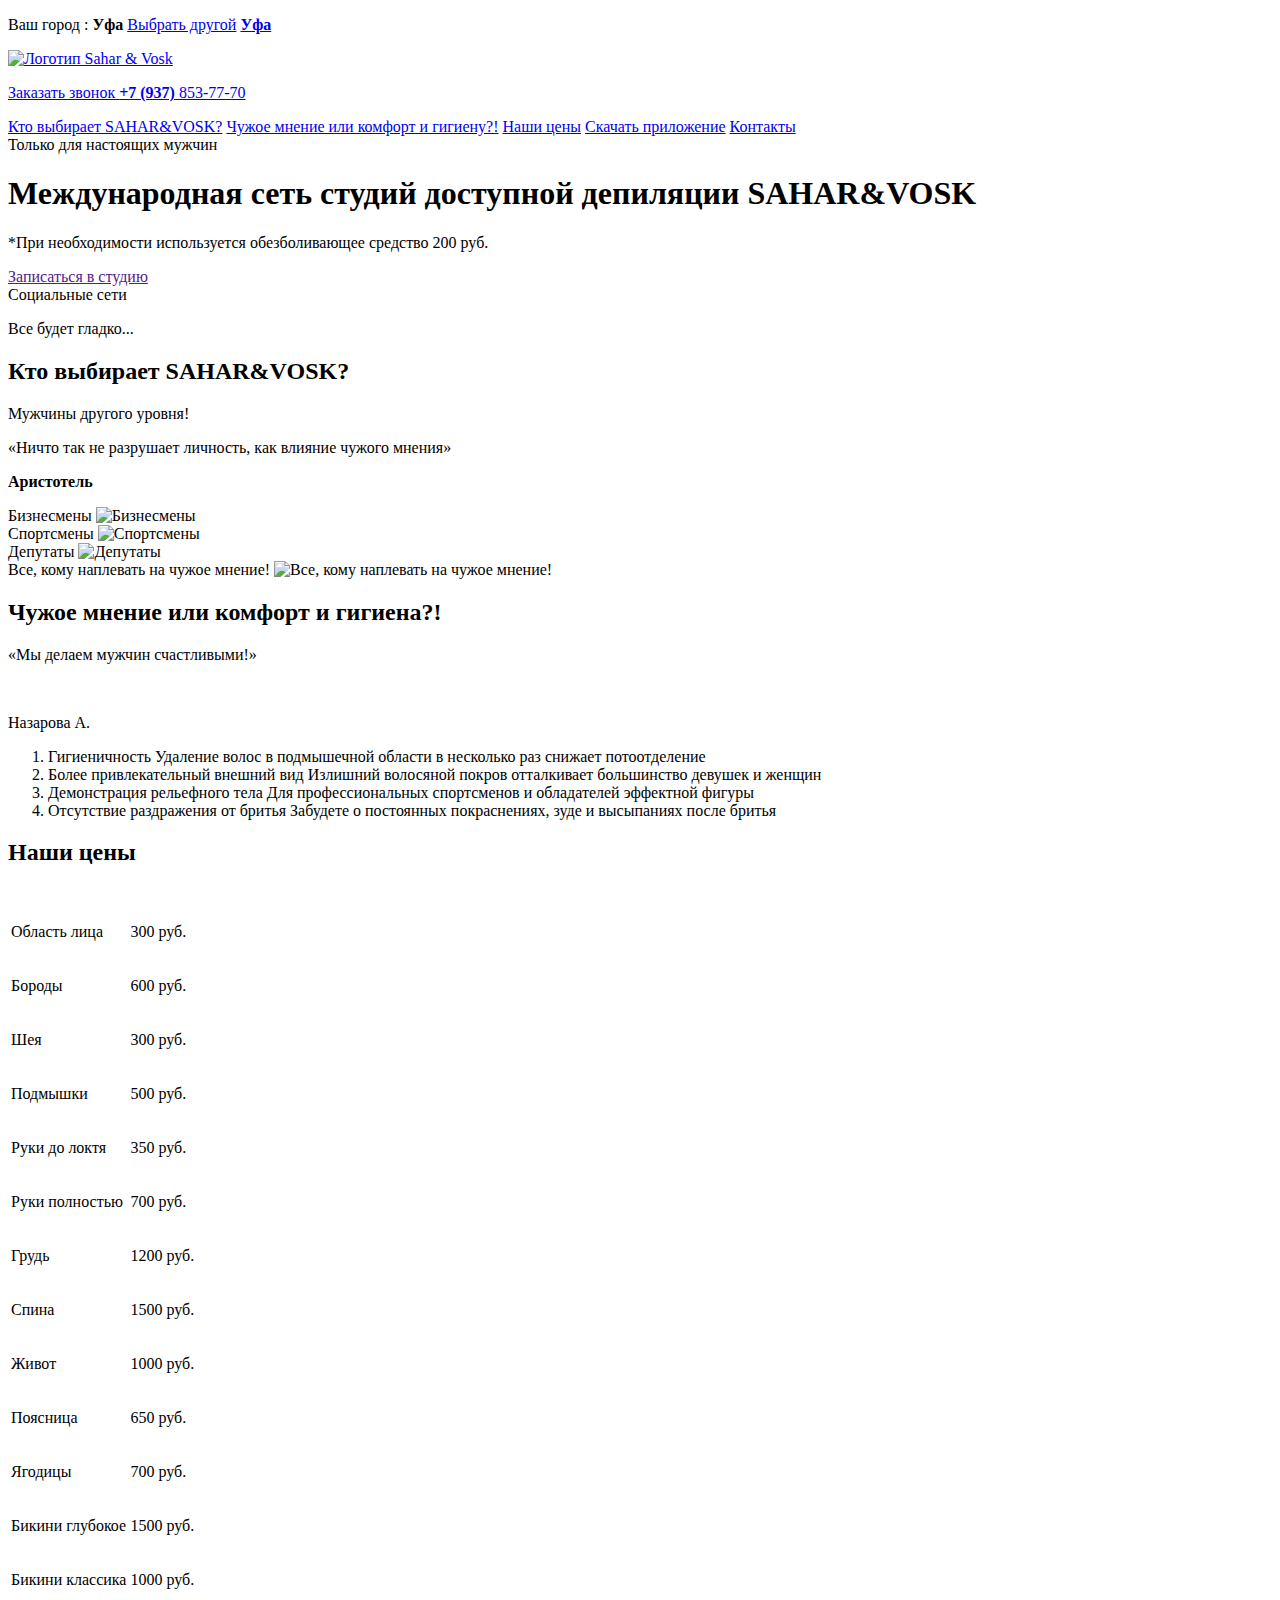
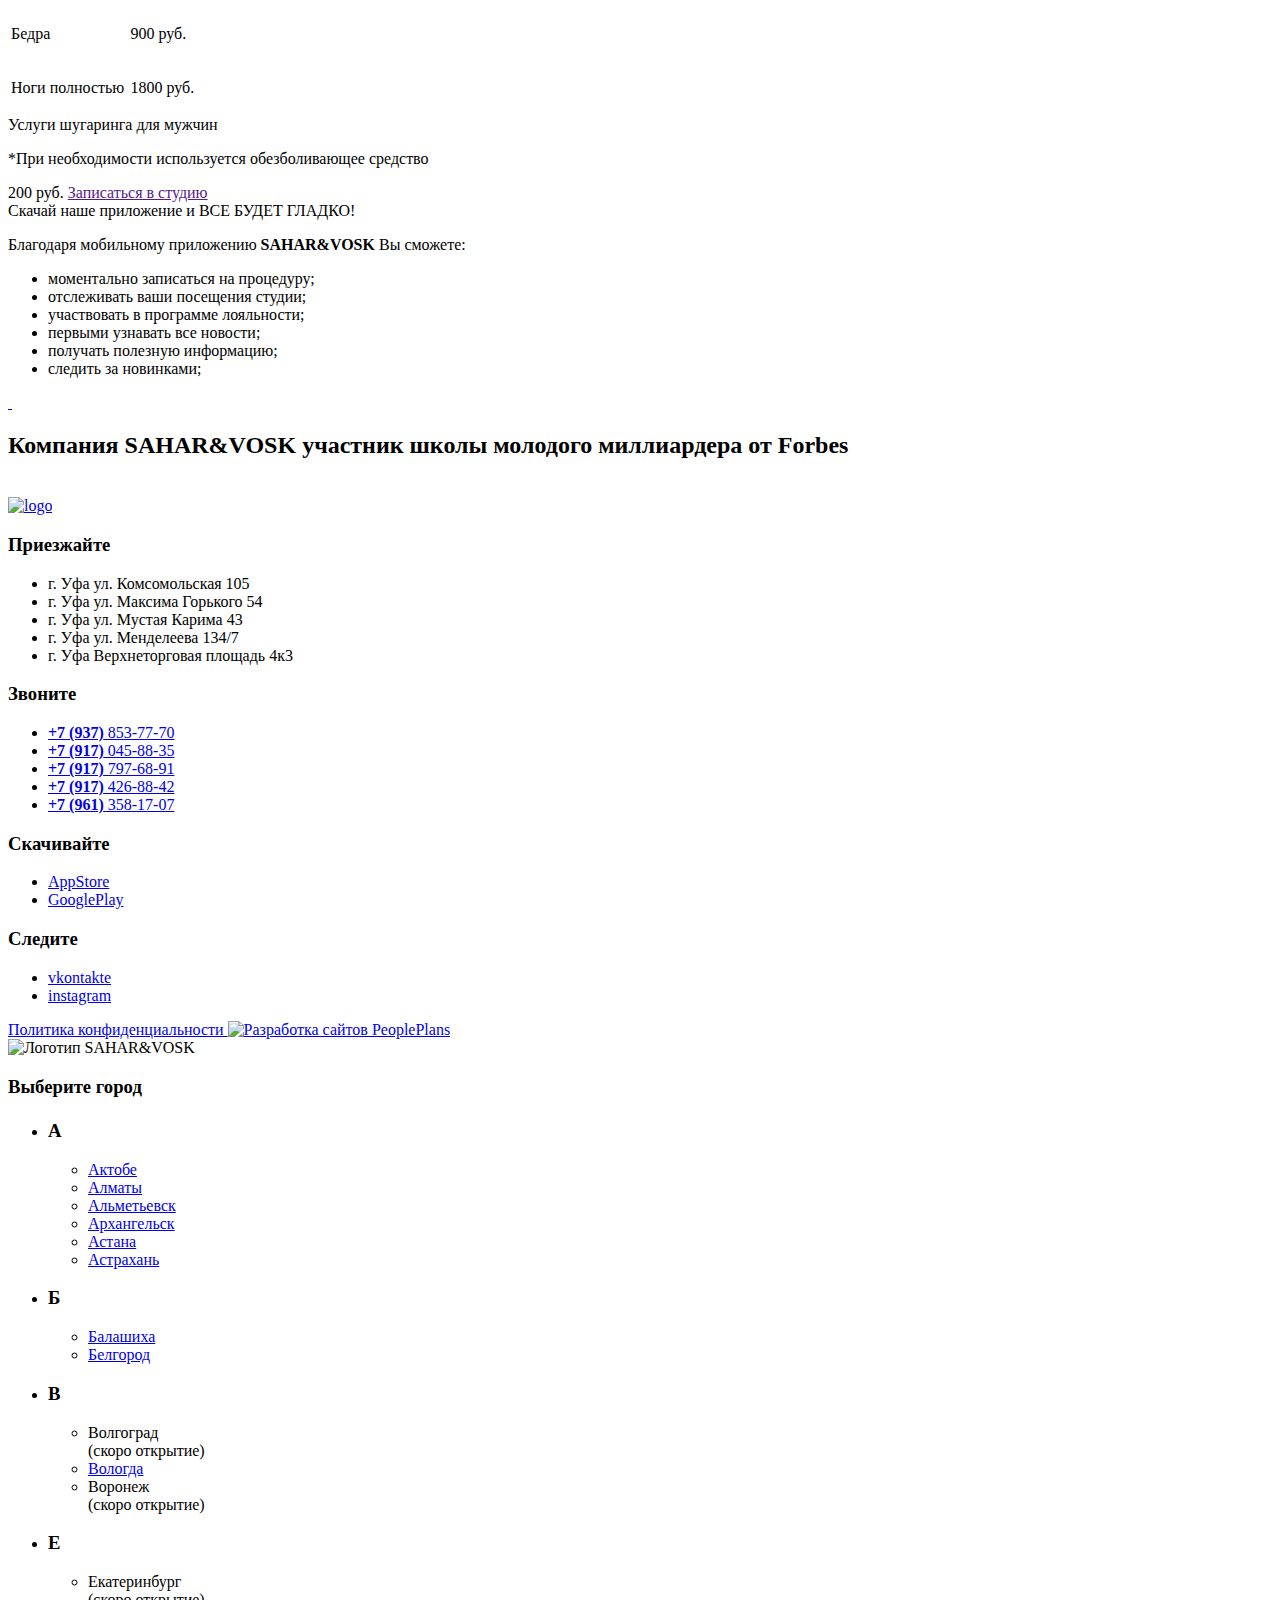
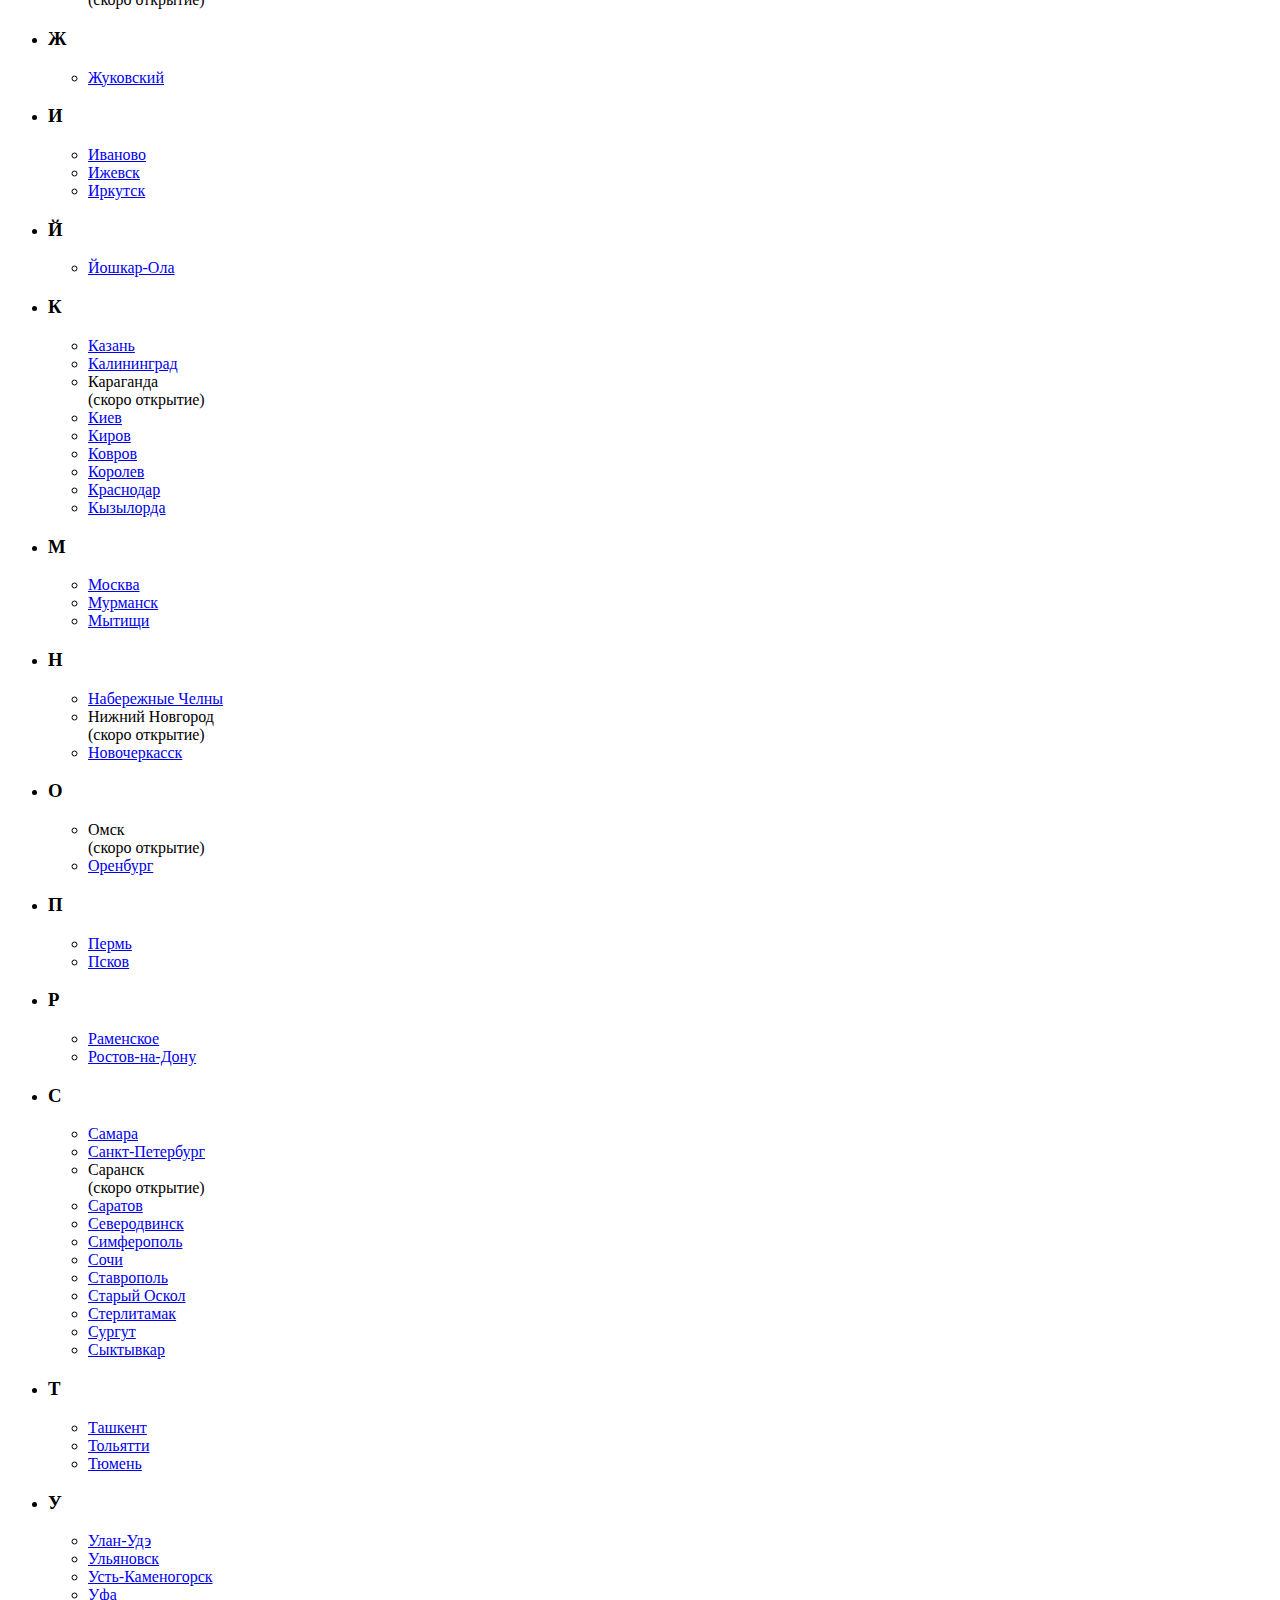
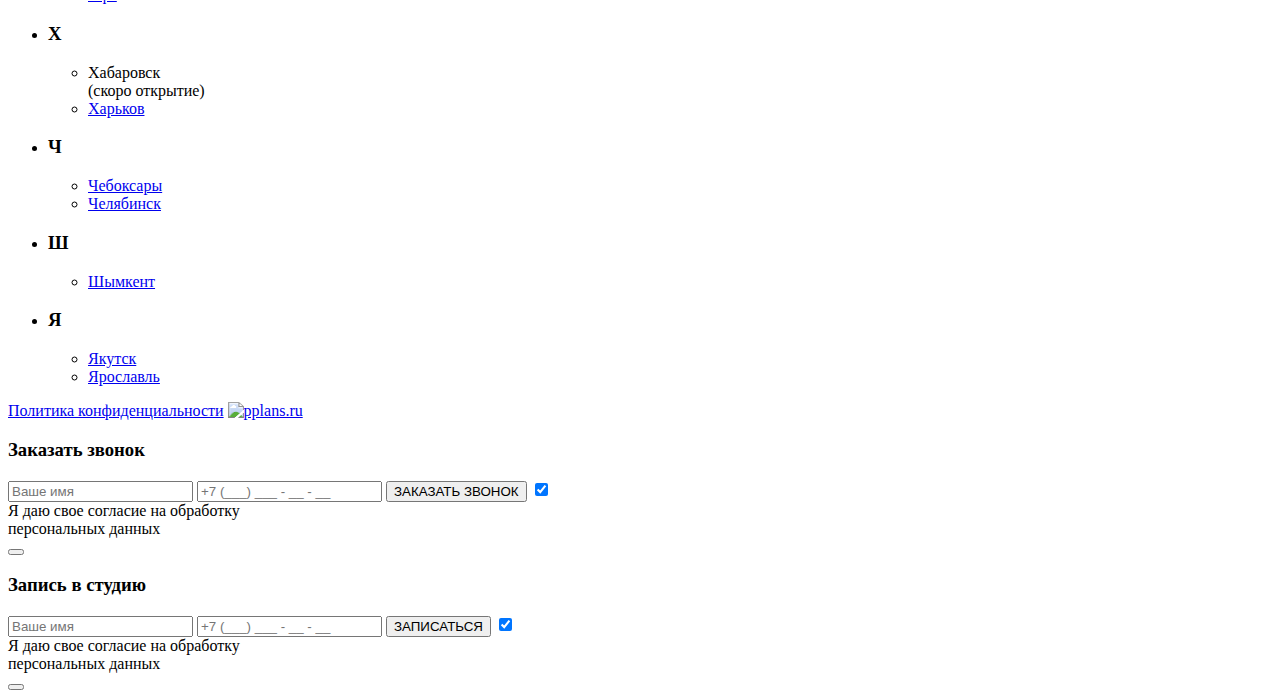
==== male.html @ 2d85e716 "init" ====
<!DOCTYPE html>
<html lang="ru">

<head>
    <title>Международная сеть студий доступной депиляции Sahar&Vosk</title>
    <meta name="description" content="Международная сеть студий доступной депиляции Sahar&Vosk"/>
    <meta name="keywords" content="депиляция, сахарвоск, шугаринг, ваксинг"/>
    <base href="https://saharvosk.ru/"/>
    <meta charset="UTF-8"/>
    <meta http-equiv="X-UA-Compatible" content="IE=edge">
    <meta name="viewport" content="width=device-width, initial-scale=1, maximum-scale=1"/>
    <meta name="format-detection" content="telephone=no">

    <link rel="apple-touch-icon" sizes="180x180" href="assets/img/favicon/apple-touch-icon.png">
    <link rel="icon" type="image/png" sizes="32x32" href="assets/img/favicon/favicon-32x32.png">
    <link rel="icon" type="image/png" sizes="16x16" href="assets/img/favicon/favicon-16x16.png">
    <link rel="manifest" href="assets/img/favicon/site.webmanifest">
    <meta name="msapplication-TileColor" content="#da532c">
    <meta name="theme-color" content="#ffffff">

    <link rel="stylesheet" type="text/css" href="assets/css/normalize.css">
    <!-- шрифты -->
    <!-- <link rel="stylesheet" type="text/css" href="assets/fonts/fonts.css"> -->
    <!-- слайдер -->
    <link rel="stylesheet" type="text/css" href="assets/slick/slick.css"/>
    <link rel="stylesheet" type="text/css" href="assets/slick/slick-theme.css"/>
    <link rel="stylesheet" type="text/css" href="assets/js/fancybox/dist/jquery.fancybox.min.css"/>

    <link rel="stylesheet" type="text/css" href="assets/css/slider.css">
    <!-- основные стили -->
    <link rel="stylesheet" type="text/css" href="assets/css/style.css">
    <link rel="stylesheet" type="text/css" href="assets/css/index-style.css">
    <!-- медиа -->
    <link rel="stylesheet" type="text/css" href="assets/css/media.css">
    <link rel="stylesheet" href="/assets/components/ajaxform/css/default.css" type="text/css"/>
</head>

<body>
<header class="header header-male">
    <div class="container">
        <div class="women-header__top">
            <div class="women-header__hamburger women-header__hamburger--men">
                <span></span>
                <span></span>
                <span></span>
            </div>
            <p class="women-header__top-city women-header__top-city_men">
					<span class="women-header__men-city">
					    Ваш город : 
					    <b>Уфа</b>
					</span>
                <a class="women-header__top-citybtn women-header__top-citybtn--white" href="javascript:void(0)">Выбрать
                    другой</a>
                <span>
					    <a class="women-header__top-citybtn" href="javascript:void(0)">
					        <b>Уфа</b>
					    </a>
				    </span>
            </p>
            <a href="ufa/" class="header-top__logo">
                <img src="assets/img/icons/logo-white.svg" alt="Логотип Sahar & Vosk">
            </a>
            <p class="women-header__top-callme">
                <a class="women-header__top-callmebtn women-header__top-callmebtn--white" href="javascript:void(0)">
                    Заказать звонок
                </a>
                <a class="women-header__top-phone women-header__men" href="tel:+79378537770">
                    <strong>+7 (937)</strong> 853-77-70
                </a>
            </p>
        </div>
    </div>
    <nav class="main-navigation">
        <a class="main-navigation__link" href="ufa/male.html#who">Кто выбирает SAHAR&VOSK?</a>
        <a class="main-navigation__link" href="ufa/male.html#what">Чужое мнение или комфорт и гигиену?!</a>
        <a class="main-navigation__link" href="ufa/male.html#prices">Наши цены</a>
        <a class="main-navigation__link" href="ufa/male.html#mobile">Скачать приложение</a>
        <a class="main-navigation__link" href="ufa/male.html#contacts">Контакты</a>
    </nav>
</header>
<div class="welcome-container-male">
    <div class="container container-narrow">
        <div class="welcome-block-male">
            <span class="welcome-male-subtitle">Только для настоящих мужчин</span>
            <h1 class="container-title">Международная сеть студий доступной депиляции SAHAR<span>&</span>VOSK</h1>
            <p class="welcome-male-hint">
                *При необходимости используется обезболивающее средство
                <span class="price-info">
                        200
                        <span class="rubl">
                            руб.
                        </span>
                    </span>
            </p>
            <a class="sign-up-btn orderbtn" href="" target="_blank">
                <span class="sign-up-btn-txt">Записаться в студию</span>
            </a>
        </div>
        <div class="social-block">
            <span class="social-block-title">Cоциальные  сети</span>
            <div class="social-block-links">
                <a href="https://vk.com/saharvoskufa" class="social-link social-link-vk" target="_blank"></a>
                <a href="https://www.instagram.com/saharvosk_ufa/" class="social-link social-link-insta"
                   target="_blank"></a>


            </div>
        </div>
    </div>
    <div class="welcome-male-slogan">
        <p>Все будет гладко...</p>
    </div>
</div>
<div class="clients-container-male" id="who">
    <div class="container container-narrow">
        <div class="clients-block-male">
            <div class="client-block-male-info">
                <h2 class="container-title">Кто выбирает SAHAR<span>&</span>VOSK?</h2>
                <p class="container-subtitle">Мужчины другого уровня!</p>
                <div class="clients-block-male-quote">
                    <p>«Ничто так не разрушает личность, как влияние чужого мнения»</p>
                    <p><b>Аристотель</b></p>
                </div>
            </div>
            <div class="clients-block-male-wrap">
                <div class="clients-block-male-item-wrap">
                    <div class="clients-block-male-item">
                                <span class="clients-block-male-item-title">
                                    Бизнесмены
                                </span>
                        <span class="clients-block-male-item-img">
                                    <img src="assets/img/clients-male-1.png" alt="Бизнесмены" title="Бизнесмены">
    							</span>
                    </div>
                </div>
                <div class="clients-block-male-item-wrap">
                    <div class="clients-block-male-item">
                                <span class="clients-block-male-item-title">
                                    Спортсмены
                                </span>
                        <span class="clients-block-male-item-img">
                                    <img src="assets/img/clients-male-2.png" alt="Спортсмены" title="Спортсмены">
    							</span>
                    </div>
                </div>
                <div class="clients-block-male-item-wrap">
                    <div class="clients-block-male-item">
                                <span class="clients-block-male-item-title">
                                    Депутаты
                                </span>
                        <span class="clients-block-male-item-img">
                                    <img src="assets/img/clients-male-3.png" alt="Депутаты" title="Депутаты">
    							</span>
                    </div>
                </div>
                <div class="clients-block-male-item-wrap">
                    <div class="clients-block-male-item">
                                <span class="clients-block-male-item-title">
                                    Все, кому  наплевать на чужое  мнение!
                                </span>
                        <span class="clients-block-male-item-img">
                                    <img src="assets/img/clients-male-4.png"
                                         alt="Все, кому  наплевать на чужое  мнение!"
                                         title="Все, кому  наплевать на чужое  мнение!">
    							</span>
                    </div>
                </div>
            </div>
        </div>
    </div>
</div>
<div class="benefits-container-male" id="what">
    <div class="container container-narrow">
        <div class="benefits-block-male">
            <div class="benefits-block-male-info">
                <h2 class="container-title">Чужое мнение или комфорт и гигиена?!</h2>
                <div class="benefits-block-quote">
                    <div class="benefits-block-quote-content">
                        <p>«Мы делаем мужчин счастливыми!» </p>
                    </div>
                    <div class="benefits-block-quote-author">
                        <img src="assets/img/sign-male.png" alt="">
                        <p>Назарова А.</p>
                    </div>
                </div>
            </div>
            <ol class="benefits-block-male-list">
                <li>
                            <span>
                                Гигиеничность
                            </span>
                    Удаление волос в подмышечной области в несколько раз снижает потоотделение
                </li>
                <li>
                            <span>
                                Более привлекательный внешний вид
                            </span>
                    Излишний волосяной покров отталкивает большинство девушек и женщин
                </li>
                <li>
                            <span>
                                Демонстрация рельефного тела
                            </span>
                    Для профессиональных спортсменов и обладателей эффектной фигуры
                </li>
                <li>
                            <span>
                                Отсутствие раздражения от бритья
                            </span>
                    Забудете о постоянных покраснениях, зуде и высыпаниях после бритья
                </li>
            </ol>
        </div>
    </div>
</div>
<div class="prices-container-male" id="prices">
    <div class="container container-narrow">
        <div class="prices-block-male">
            <h2 class="container-title">
                Наши цены
            </h2>
            <div class="prices-male-img">
                <img src="assets/img/prices-male-img.png" alt="">
            </div>
            <div class="prices-male-content">
                <div class="prices-male-info">
                    <table class="prices-male-info-table">
                        <tbody>
                        <tr>
                            <td class="prices-male-info-table-item prices-male-info-table-item-1">
                                <p class="prices-male-info-title">
                                    <span>Область лица</span>
                                </p>

                            </td>
                            <td><p class="prices-male-info-price">
                                300
                                руб.
                            </p></td>
                        </tr>
                        <tr>
                            <td class="prices-male-info-table-item prices-male-info-table-item-1">
                                <p class="prices-male-info-title">
                                    <span>Бороды</span>
                                </p>

                            </td>
                            <td><p class="prices-male-info-price">
                                600
                                руб.
                            </p></td>
                        </tr>
                        <tr>
                            <td class="prices-male-info-table-item prices-male-info-table-item-1">
                                <p class="prices-male-info-title">
                                    <span>Шея</span>
                                </p>

                            </td>
                            <td><p class="prices-male-info-price">
                                300
                                руб.
                            </p></td>
                        </tr>
                        <tr>
                            <td class="prices-male-info-table-item prices-male-info-table-item-1">
                                <p class="prices-male-info-title">
                                    <span>Подмышки</span>
                                </p>

                            </td>
                            <td><p class="prices-male-info-price">
                                500
                                руб.
                            </p></td>
                        </tr>
                        <tr>
                            <td class="prices-male-info-table-item prices-male-info-table-item-1">
                                <p class="prices-male-info-title">
                                    <span>Руки до локтя</span>
                                </p>

                            </td>
                            <td><p class="prices-male-info-price">
                                350
                                руб.
                            </p></td>
                        </tr>
                        <tr>
                            <td class="prices-male-info-table-item prices-male-info-table-item-1">
                                <p class="prices-male-info-title">
                                    <span>Руки полностью</span>
                                </p>

                            </td>
                            <td><p class="prices-male-info-price">
                                700
                                руб.
                            </p></td>
                        </tr>
                        <tr>
                            <td class="prices-male-info-table-item prices-male-info-table-item-1">
                                <p class="prices-male-info-title">
                                    <span>Грудь</span>
                                </p>

                            </td>
                            <td><p class="prices-male-info-price">
                                1200
                                руб.
                            </p></td>
                        </tr>
                        <tr>
                            <td class="prices-male-info-table-item prices-male-info-table-item-1">
                                <p class="prices-male-info-title">
                                    <span>Спина</span>
                                </p>

                            </td>
                            <td><p class="prices-male-info-price">
                                1500
                                руб.
                            </p></td>
                        </tr>
                        <tr>
                            <td class="prices-male-info-table-item prices-male-info-table-item-1">
                                <p class="prices-male-info-title">
                                    <span>Живот</span>
                                </p>

                            </td>
                            <td><p class="prices-male-info-price">
                                1000
                                руб.
                            </p></td>
                        </tr>
                        <tr>
                            <td class="prices-male-info-table-item prices-male-info-table-item-1">
                                <p class="prices-male-info-title">
                                    <span>Поясница</span>
                                </p>

                            </td>
                            <td><p class="prices-male-info-price">
                                650
                                руб.
                            </p></td>
                        </tr>
                        <tr>
                            <td class="prices-male-info-table-item prices-male-info-table-item-1">
                                <p class="prices-male-info-title">
                                    <span>Ягодицы</span>
                                </p>

                            </td>
                            <td><p class="prices-male-info-price">
                                700
                                руб.
                            </p></td>
                        </tr>
                        <tr>
                            <td class="prices-male-info-table-item prices-male-info-table-item-1">
                                <p class="prices-male-info-title">
                                    <span>Бикини глубокое</span>
                                </p>

                            </td>
                            <td><p class="prices-male-info-price">
                                1500
                                руб.
                            </p></td>
                        </tr>
                        <tr>
                            <td class="prices-male-info-table-item prices-male-info-table-item-1">
                                <p class="prices-male-info-title">
                                    <span>Бикини классика</span>
                                </p>

                            </td>
                            <td><p class="prices-male-info-price">
                                1000
                                руб.
                            </p></td>
                        </tr>
                        <tr>
                            <td class="prices-male-info-table-item prices-male-info-table-item-1">
                                <p class="prices-male-info-title">
                                    <span>Бедра</span>
                                </p>

                            </td>
                            <td><p class="prices-male-info-price">
                                900
                                руб.
                            </p></td>
                        </tr>
                        <tr>
                            <td class="prices-male-info-table-item prices-male-info-table-item-1">
                                <p class="prices-male-info-title">
                                    <span>Ноги полностью</span>
                                </p>

                            </td>
                            <td><p class="prices-male-info-price">
                                1800
                                руб.
                            </p></td>
                        </tr>
                        </tbody>
                    </table>
                </div>
                <div class="prices-male-main">
                        <span class="prices-male-main-title">
                            Услуги шугаринга для мужчин
                        </span>
                    <p>*При необходимости используется обезболивающее средство</p>
                    <span class="price-info">
                            200
                            <span class="rubl">
                                руб.
                            </span>
                        </span>
                    <a class="sign-up-btn orderbtn" href="" target="_blank">
                        <span class="sign-up-btn-txt">Записаться в студию</span>
                    </a>
                </div>
            </div>
        </div>
    </div>
</div>
<div class="application-container-male" id="mobile">
    <div class="application-male-decor"></div>
    <div class="container container-narrow">
        <div class="application-block-male">
                <span class="container-title application-male-title">
                    Скачай наше приложение и ВСЕ БУДЕТ ГЛАДКО!
                </span>
            <p class="application-male-subtitle">
                Благодаря мобильному приложению <b>SAHAR&VOSK</b> Вы сможете:
            </p>
            <ul class="application-male-list">
                <li>
                    моментально записаться на процедуру;
                </li>
                <li>
                    отслеживать ваши посещения студии;
                </li>
                <li>
                    участвовать в программе лояльности;
                </li>
                <li>
                    первыми узнавать все новости;
                </li>
                <li>
                    получать полезную информацию;
                </li>
                <li>
                    следить за новинками;
                </li>
            </ul>
            <div class="store-links">
                <a href="https://itunes.apple.com/ru/app/%D1%81%D1%82%D1%83%D0%B4%D0%B8%D1%8F-%D0%B4%D0%B5%D0%BF%D0%B8%D0%BB%D1%8F%D1%86%D0%B8%D0%B8-sahar-vosk/id1389787191?mt=8"
                   class="store-link-item" target="_blank">
                    <img src="assets/img/app-store-link.png" alt="">
                </a>
                <a href="https://play.google.com/store/apps/details?id=com.yclients.mobile.g93509"
                   class="store-link-item" target="_blank">
                    <img src="assets/img/google-play-link.png" alt="">
                </a>
            </div>
        </div>
    </div>
</div>
<div class="young-billionaire-container">
    <div class="container container-narrow">
        <div class="young-billionaire-block">
            <h2 class="container-title young-billionaire-title">
                Компания <span class="container-title__color">SAHAR<span>&</span>VOSK</span> участник школы молодого
                миллиардера от Forbes
            </h2>
            <div class="young-billionaire-links">
                <a class="young-billionaire-link-item">
                    <img src="assets/img/young-b-link-1.jpg" alt="">
                </a>
                <a class="young-billionaire-link-item">
                    <img src="assets/img/young-b-link-2.jpg" alt="">
                </a>
            </div>
        </div>
    </div>
</div>
<footer class="women-footer" id="contacts">
    <div class="container">
        <a class="women-footer__logo" href="ufa/">
            <img src="assets/img/logo-white.svg" alt="logo">
        </a>
        <div class="women-footer__wrapper">
            <div class="women-footer__block">
                <h3 class="women-footer__block-title">Приезжайте</h3>
                <ul class="women-footer__list">
                    <li>г. Уфа ул. Комсомольская 105</li>
                    <li>г. Уфа ул. Максима Горького 54</li>
                    <li>г. Уфа ул. Мустая Карима 43</li>
                    <li>г. Уфа ул. Менделеева 134/7</li>
                    <li>г. Уфа Верхнеторговая площадь 4к3</li>
                </ul>
            </div>
            <div class="women-footer__block">
                <h3 class="women-footer__block-title">Звоните</h3>
                <ul class="women-footer__list">
                    <li><a href="tel:+79378537770"><strong>+7 (937)</strong> 853-77-70</a></li>
                    <li><a href="tel:+79170458835"><strong>+7 (917)</strong> 045-88-35</a></li>
                    <li><a href="tel:+79177976891"><strong>+7 (917)</strong> 797-68-91</a></li>
                    <li><a href="tel:+79174268842"><strong>+7 (917)</strong> 426-88-42</a></li>
                    <li><a href="tel:+79613581707"><strong>+7 (961)</strong> 358-17-07</a></li>
                </ul>
            </div>
            <div class="women-footer__block">
                <h3 class="women-footer__block-title women-footer__respomsive-title">Скачивайте</h3>
                <ul class="women-footer__list">
                    <li>
                        <a class="women-footer__responsive-link"
                           href="https://itunes.apple.com/ru/app/%D1%81%D1%82%D1%83%D0%B4%D0%B8%D1%8F-%D0%B4%D0%B5%D0%BF%D0%B8%D0%BB%D1%8F%D1%86%D0%B8%D0%B8-sahar-vosk/id1389787191?mt=8"
                           target="_blank">
                            AppStore
                        </a>
                    </li>
                    <li>
                        <a class="women-footer__responsive-link google-responsive-link"
                           href="https://play.google.com/store/apps/details?id=com.yclients.mobile.g93509"
                           target="_blank">
                            GooglePlay
                        </a>
                    </li>
                </ul>
            </div>
            <div class="women-footer__block">
                <h3 class="women-footer__block-title">Следите</h3>
                <ul class="women-footer__list">
                    <li><a target="_blank" href="https://vk.com/saharvoskufa">vkontakte</a></li>
                    <li><a href="https://www.instagram.com/saharvosk_ufa/" target="_blank">instagram</a></li>


                </ul>
            </div>
        </div>
    </div>
    <div class="women-footer__down">
        <div class="container">
            <a class="women-footer__link" target="_blank" href="Политика конфиденциальности для сайта (1).pdf">
                Политика конфиденциальности
            </a>
            <a class="women-footer__down-link" href="https://pplans.ru">
                <img src="assets/img/pplans-white.svg" alt="Разработка сайтов PeoplePlans"
                     title="Разработка сайтов PeoplePlans">
            </a>
        </div>
    </div>
</footer>
<div class="modal-city">
    <div class="container">
        <img class="img-fluid logo-w" src="assets/img/logo-black.svg" alt="Логотип SAHAR&VOSK">
        <h3 class="modal-city__title">Выберите город
            <sub class="closed-modal">
                <span></span>
                <span></span>
            </sub>
        </h3>
        <ul class="modal-city__list">
            <li class="modal-city__item">
                <h3 class="modal-city__item-title">А</h3>
                <ul>
                    <li><a href="aktobe/">Актобе</a></li>
                    <li><a href="almaty/">Алматы</a></li>
                    <li><a href="almetyevsk/">Альметьевск</a></li>
                    <li><a href="arkhangelsk/">Архангельск</a></li>
                    <li><a href="astana/">Астана</a></li>
                    <li><a href="astrahan/">Астрахань</a></li>
                </ul>
            </li>
            <li class="modal-city__item">
                <h3 class="modal-city__item-title">Б</h3>
                <ul>
                    <li><a href="balashikha/">Балашиха</a></li>
                    <li><a href="belgorod/">Белгород</a></li>
                </ul>
            </li>
            <li class="modal-city__item">
                <h3 class="modal-city__item-title">В</h3>
                <ul>
                    <li>Волгоград <br><span>(скоро открытие)</span></li>
                    <li><a href="vologda/">Вологда</a></li>
                    <li>Воронеж <br><span>(скоро открытие)</span></li>
                </ul>
            </li>
            <li class="modal-city__item">
                <h3 class="modal-city__item-title">Е</h3>
                <ul>
                    <li>Екатеринбург <br><span>(скоро открытие)</span></li>
                </ul>
            </li>
            <li class="modal-city__item">
                <h3 class="modal-city__item-title">Ж</h3>
                <ul>
                    <li><a href="zhukovsky/">Жуковский</a></li>
                </ul>
            </li>
            <li class="modal-city__item">
                <h3 class="modal-city__item-title">И</h3>
                <ul>
                    <li><a href="ivanovo/">Иваново</a></li>
                    <li><a href="izhevsk/">Ижевск</a></li>
                    <li><a href="irkutsk/">Иркутск</a></li>
                </ul>
            </li>
            <li class="modal-city__item">
                <h3 class="modal-city__item-title">Й</h3>
                <ul>
                    <li><a href="yoshkar-ola/">Йошкар-Ола</a></li>
                </ul>
            </li>
            <li class="modal-city__item">
                <h3 class="modal-city__item-title">К</h3>
                <ul>
                    <li><a href="kazan/">Казань</a></li>
                    <li><a href="kaliningrad/">Калининград</a></li>
                    <li>Караганда <br><span>(скоро открытие)</span></li>
                    <li><a href="kiev/">Киев</a></li>
                    <li><a href="kirov/">Киров</a></li>
                    <li><a href="kovrov/">Ковров</a></li>
                    <li><a href="korolev/">Королев</a></li>
                    <li><a href="krasnodar/">Краснодар</a></li>
                    <li><a href="kyzylorda/">Кызылорда</a></li>
                </ul>
            </li>
            <li class="modal-city__item">
                <h3 class="modal-city__item-title">М</h3>
                <ul>
                    <li><a href="moscow/">Москва</a></li>
                    <li><a href="murmansk/">Мурманск</a></li>
                    <li><a href="mytishchi/">Мытищи</a></li>
                </ul>
            </li>
            <li class="modal-city__item">
                <h3 class="modal-city__item-title">Н</h3>
                <ul>
                    <li><a href="nabchelny/">Набережные Челны</a></li>
                    <li>Нижний Новгород <br><span>(скоро открытие)</span></li>
                    <li><a href="novocherkassk/">Новочеркасск</a></li>
                </ul>
            </li>
            <li class="modal-city__item">
                <h3 class="modal-city__item-title">О</h3>
                <ul>
                    <li>Омск <br><span>(скоро открытие)</span></li>
                    <li><a href="orenburg/">Оренбург</a></li>
                </ul>
            </li>
            <li class="modal-city__item">
                <h3 class="modal-city__item-title">П</h3>
                <ul>
                    <li><a href="perm/">Пермь</a></li>
                    <li><a href="pskov/">Псков</a></li>
                </ul>
            </li>
            <li class="modal-city__item">
                <h3 class="modal-city__item-title">Р</h3>
                <ul>
                    <li><a href="ramenskoe/">Раменское</a></li>
                    <li><a href="rostov/">Ростов-на-Дону</a></li>
                </ul>
            </li>
            <li class="modal-city__item">
                <h3 class="modal-city__item-title">С</h3>
                <ul>
                    <li><a href="samara/">Самара</a></li>
                    <li><a href="spb/">Санкт-Петербург</a></li>
                    <li>Саранск <br><span>(скоро открытие)</span></li>
                    <li><a href="saratov/">Саратов</a></li>
                    <li><a href="severodvinsk/">Северодвинск</a></li>
                    <li><a href="simferopol/">Симферополь</a></li>
                    <li><a href="sochi/">Сочи</a></li>
                    <li><a href="stavropol/">Ставрополь</a></li>
                    <li><a href="stary-oskol/">Старый Оскол</a></li>
                    <li><a href="sterlitamak/">Стерлитамак</a></li>
                    <li><a href="surgut/">Сургут</a></li>
                    <li><a href="syktyvkar/">Сыктывкар</a></li>
                </ul>
            </li>
            <li class="modal-city__item">
                <h3 class="modal-city__item-title">Т</h3>
                <ul>
                    <li><a href="tashkent/">Ташкент</a></li>
                    <li><a href="tolyatti/">Тольятти</a></li>
                    <li><a href="tyumen/">Тюмень</a></li>
                </ul>
            </li>
            <li class="modal-city__item">
                <h3 class="modal-city__item-title">У</h3>
                <ul>
                    <li><a href="ulan-ude/">Улан-Удэ</a></li>
                    <li><a href="ulyanovsk/">Ульяновск</a></li>
                    <li><a href="ust-kamenogorsk/">Усть-Каменогорск</a></li>
                    <li><a href="ufa/">Уфа</a></li>
                </ul>
            </li>
            <li class="modal-city__item">
                <h3 class="modal-city__item-title">Х</h3>
                <ul>
                    <li>Хабаровск <br><span>(скоро открытие)</span></li>
                    <li><a href="kharkov/">Харьков</a></li>
                </ul>
            </li>
            <li class="modal-city__item">
                <h3 class="modal-city__item-title">Ч</h3>
                <ul>
                    <li><a href="cheboksary/">Чебоксары</a></li>
                    <li><a href="chelyabinsk/">Челябинск</a></li>
                </ul>
            </li>
            <li class="modal-city__item">
                <h3 class="modal-city__item-title">Ш</h3>
                <ul>
                    <li><a href="shymkent/">Шымкент</a></li>
                </ul>
            </li>
            <li class="modal-city__item">
                <h3 class="modal-city__item-title">Я</h3>
                <ul>
                    <li><a href="yakutsk/">Якутск</a></li>
                    <li><a href="yaroslavl/">Ярославль</a></li>
                </ul>
            </li>
        </ul>
    </div>
    <div class="women-footer__down">
        <div class="container">
            <a class="women-footer__link" href="#">Политика конфиденциальности</a>
            <a class="women-footer__down-link" href="#">
                <img src="assets/img/icons/pplans-logo.svg" alt="pplans.ru"></a>
        </div>
    </div>
</div>
<div class="modal-background modal-background-2">
    <div class="modal-callme">
        <div class="modal-callme__wrapper">
            <h3 class="modal-callme__title">Заказать звонок</h3>
            <form method="post" class="modal-callme__form ajax_form" id='order_call'>
                <input type="text" name="name" value="" placeholder="Ваше имя" required>
                <span class="error error_name"></span>
                <input type="tel" name="phone" value="" placeholder="+7 (___) ___ - __ - __" required>
                <span class="error error_name"></span>
                <button>ЗАКАЗАТЬ ЗВОНОК</button>
                <input class="checkbox-after" id="callme-check" type="checkbox" name="check" value="true"
                       checked="checked" required>

                <input type="hidden" name="af_action" value="96bf447d321092170bebdb3b47f508f9"/>
            </form>
            <label class="modal-callme__checkbox" for="callme-check"><span>Я даю свое согласие на обработку <br>персональных данных</span></label>
        </div>
    </div>
    <button class="modal-close" aria-label="закрыть модельно окно"></button>
</div>
<script type="text/javascript">
    document.addEventListener("DOMContentLoaded", function () {
        AjaxForm.Message.success = function () {
        };
        AjaxForm.Message.error = function () {
        };
        AjaxForm.Message.info = function () {
        };

        $(document).on('af_complete', function (event, response) {
            if (!response.success) {
                return;
            }
            if (response.form.attr('id') == 'order_call') {
                window.location.href = "ufa/thanks.html"
            }
        });
    });
</script>
<div class="modal-background" id='order-modal'>
    <div class="modal-callme">
        <div class="modal-callme__wrapper">
            <h3 class="modal-callme__title">Запись в студию</h3>
            <form method="post" class="modal-callme__form ajax_form" id='order_call'>
                <input type="text" name="name" value="" placeholder="Ваше имя" required>
                <span class="error error_name"></span>
                <input type="tel" name="phone" value="" placeholder="+7 (___) ___ - __ - __" required>
                <span class="error error_name"></span>
                <button>ЗАПИСАТЬСЯ</button>
                <input class="checkbox-after" id="callme-check" type="checkbox" name="check" value="true"
                       checked="checked" required>

                <input type="hidden" name="af_action" value="175c9eb07f2e570b9f7bf6185881bc41"/>
            </form>
            <label class="modal-callme__checkbox" for="callme-check"><span>Я даю свое согласие на обработку <br>персональных данных</span></label>
        </div>
    </div>
    <button class="modal-close" aria-label="закрыть модельно окно"></button>
</div>
<script type="text/javascript">
    document.addEventListener("DOMContentLoaded", function () {
        AjaxForm.Message.success = function () {
        };
        AjaxForm.Message.error = function () {
        };
        AjaxForm.Message.info = function () {
        };

        $(document).on('af_complete', function (event, response) {
            if (!response.success) {
                return;
            }
            if (response.form.attr('id') == 'order_call') {
                window.location.href = "ufa/thanks.html"
            }
        });
    });
</script>
<script src="assets/js/jquery.min.js"></script>
<script src="assets/slick/slick.min.js"></script>
<script src="assets/js/fancybox/dist/jquery.fancybox.min.js"></script>
<script src="assets/js/jQuery-Mask-Plugin-master/dist/jquery.mask.min.js"></script>
<script src="assets/js/script.js"></script>
<script type="text/javascript" src="https://w153762.yclients.com/widgetJS" charset="UTF-8"></script>

<!-- Yandex.Metrika counter -->
<script type="text/javascript">
    (function (d, w, c) {
        (w[c] = w[c] || []).push(function () {
            try {
                w.yaCounter48304778 = new Ya.Metrika({
                    id: 48304778,
                    clickmap: true,
                    trackLinks: true,
                    accurateTrackBounce: true,
                    webvisor: true
                });
            } catch (e) {
            }
        });

        var n = d.getElementsByTagName("script")[0],
            s = d.createElement("script"),
            f = function () {
                n.parentNode.insertBefore(s, n);
            };
        s.type = "text/javascript";
        s.async = true;
        s.src = "https://mc.yandex.ru/metrika/watch.js";

        if (w.opera == "[object Opera]") {
            d.addEventListener("DOMContentLoaded", f, false);
        } else {
            f();
        }
    })(document, window, "yandex_metrika_callbacks");
</script>
<noscript>
    <div><img src="https://mc.yandex.ru/watch/48304778" style="position:absolute; left:-9999px;" alt=""/></div>
</noscript>
<!-- /Yandex.Metrika counter -->
<script type="text/javascript" src="/assets/components/ajaxform/js/default.js"></script>
<script type="text/javascript">AjaxForm.initialize({
    "assetsUrl": "\/assets\/components\/ajaxform\/",
    "actionUrl": "\/assets\/components\/ajaxform\/action.php",
    "closeMessage": "\u0437\u0430\u043a\u0440\u044b\u0442\u044c \u0432\u0441\u0435",
    "formSelector": "form.ajax_form",
    "pageId": 7
});</script>
</body>

</html>
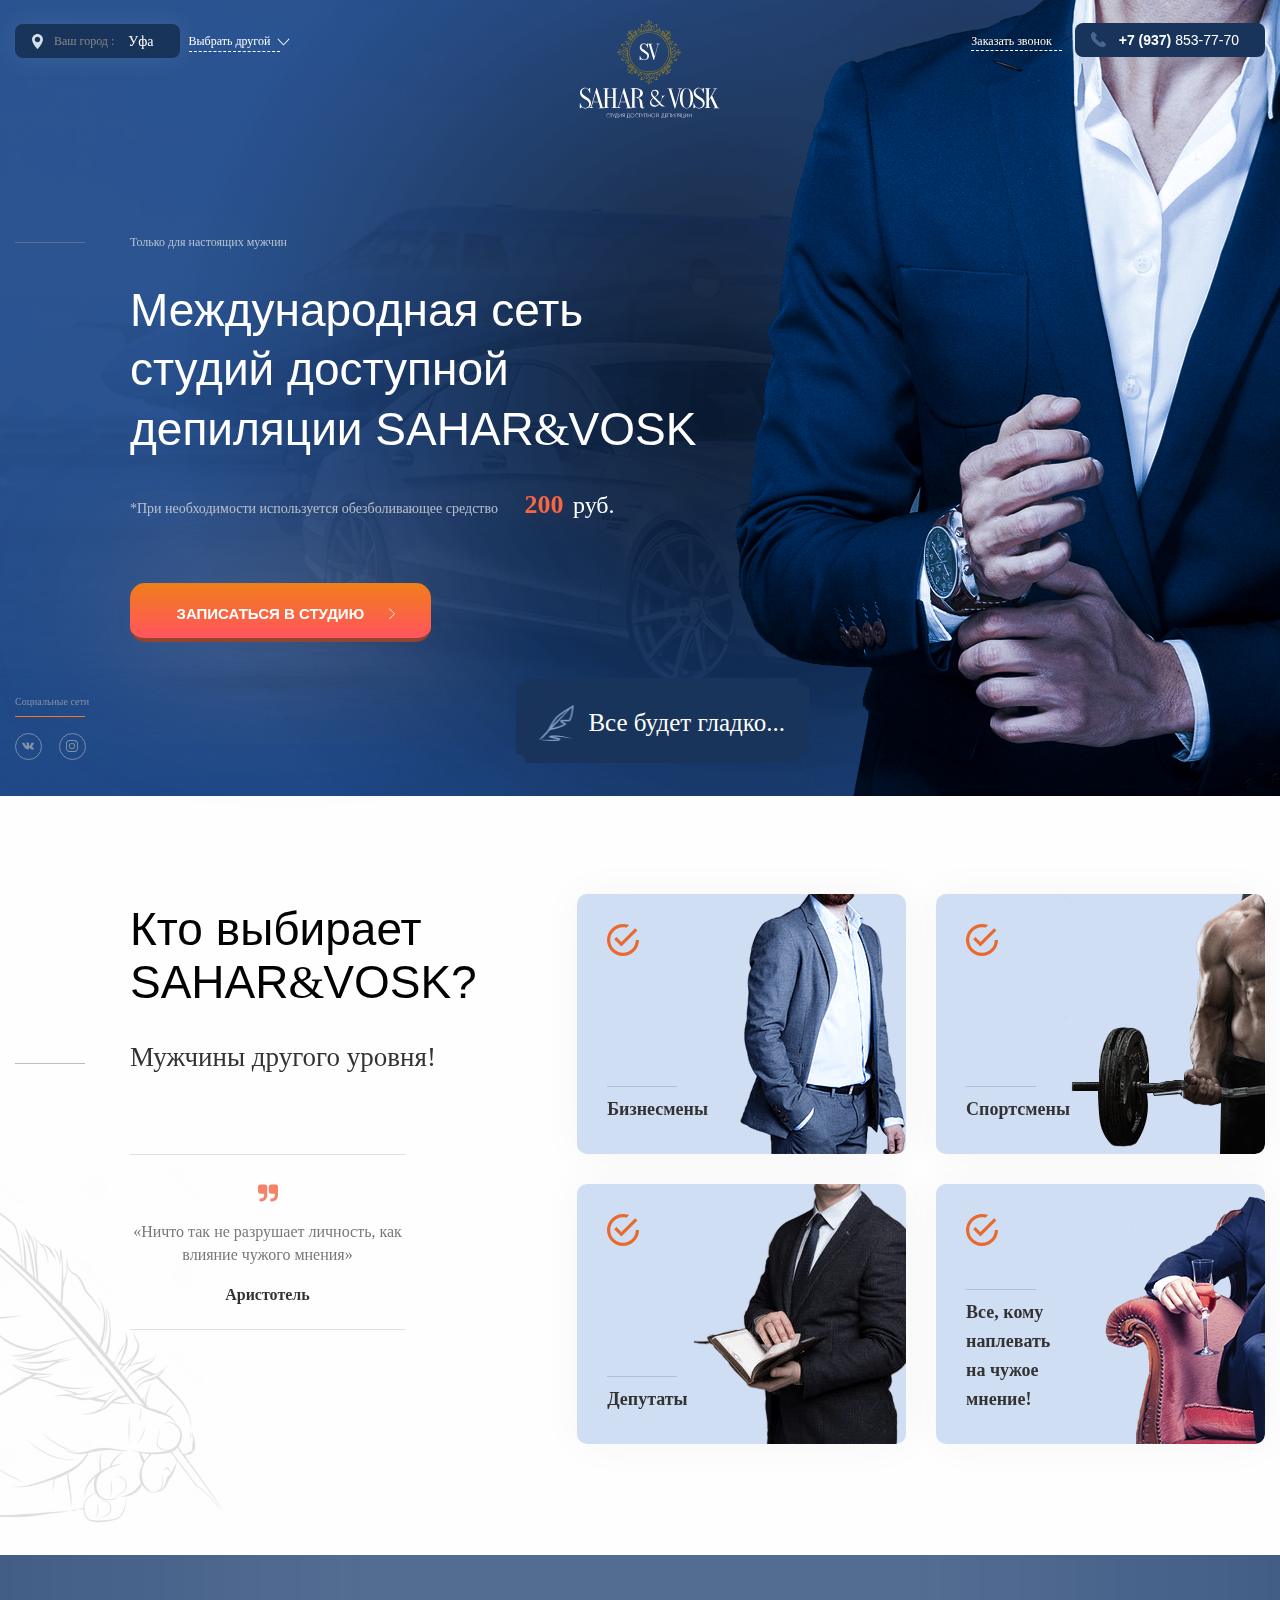
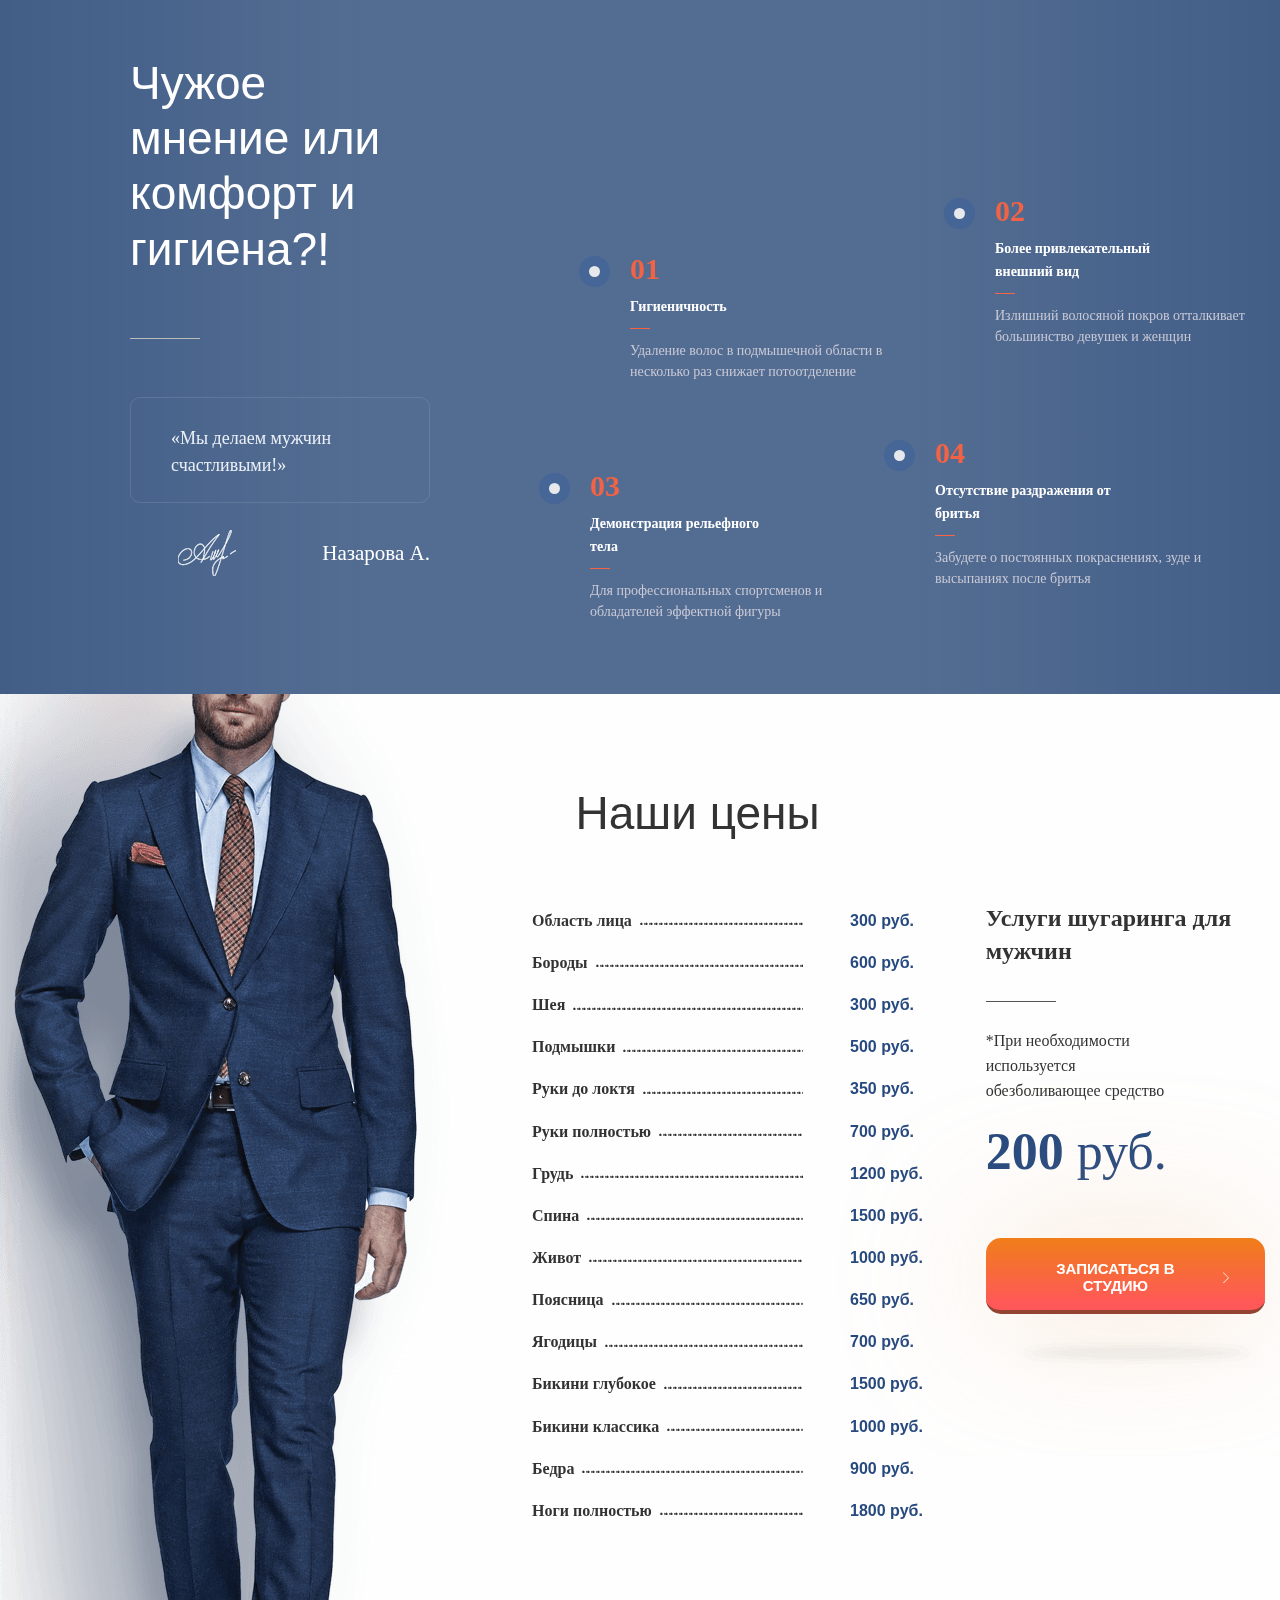
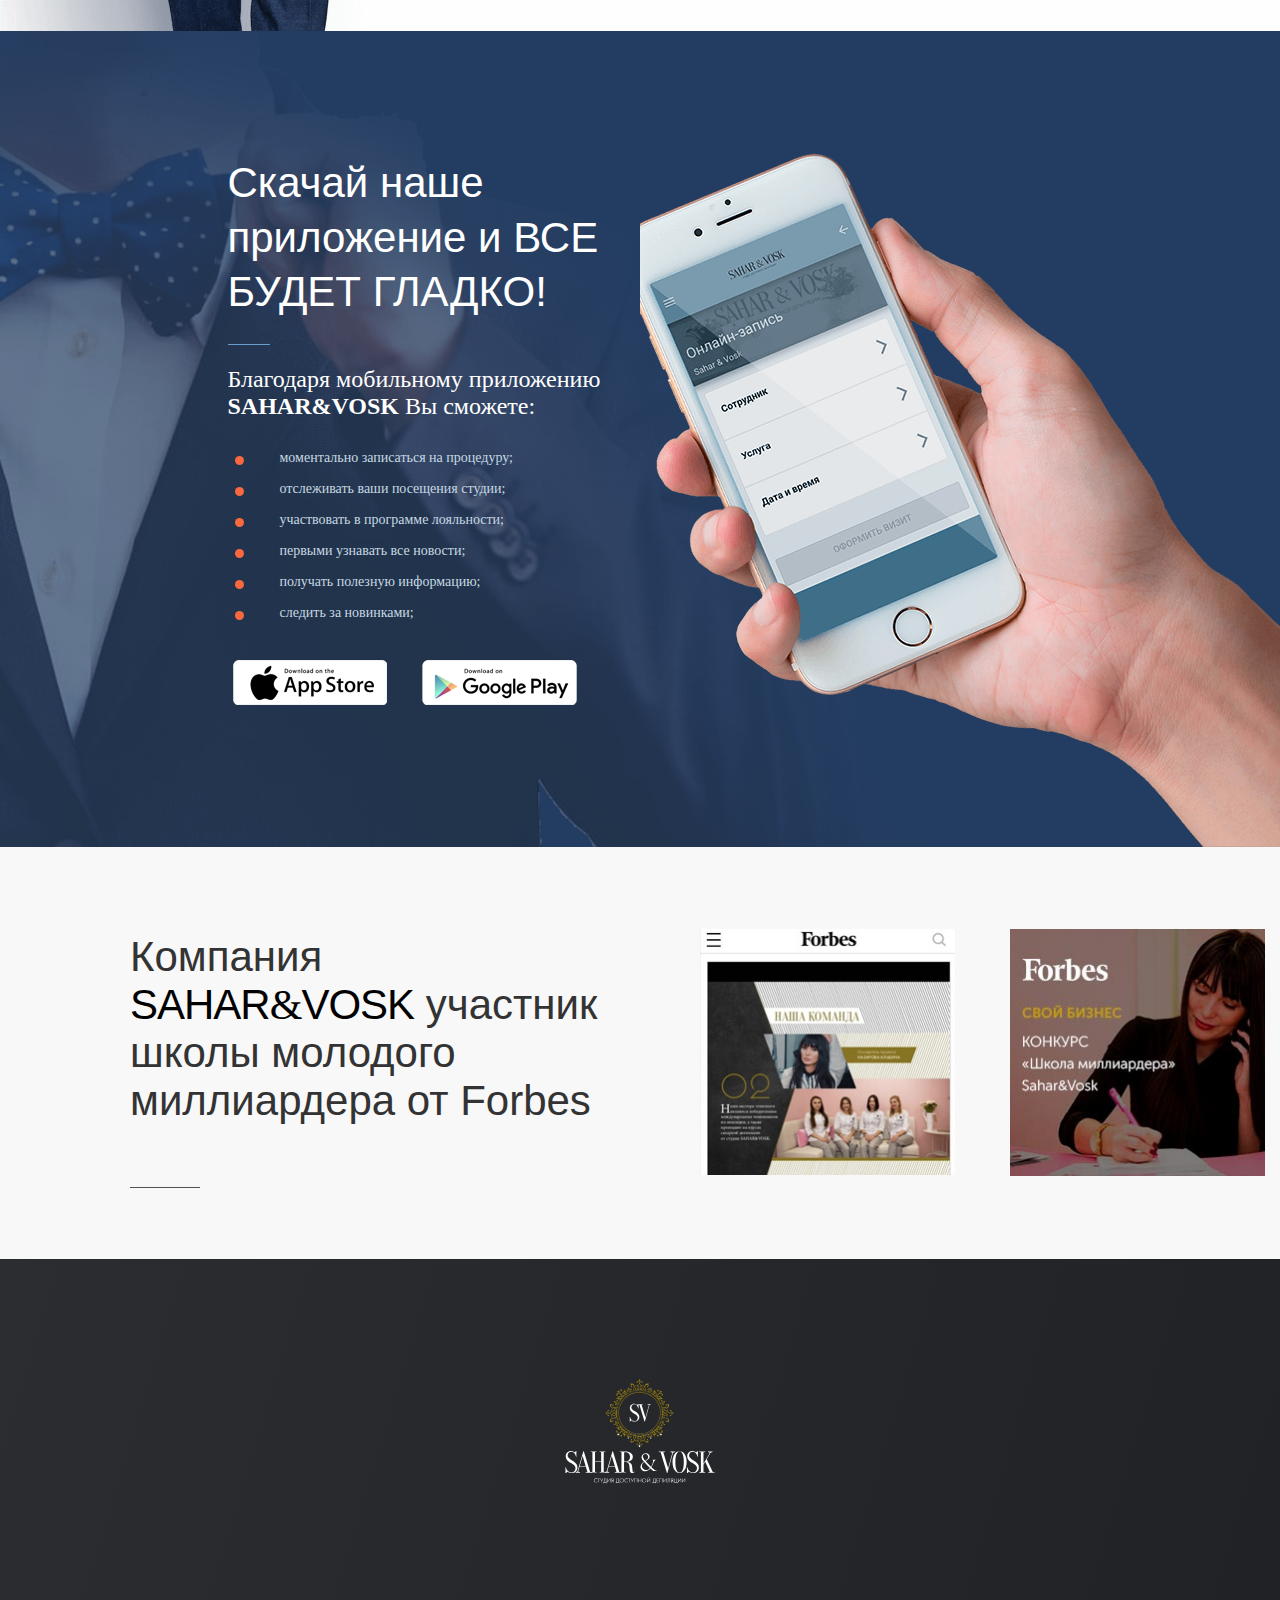
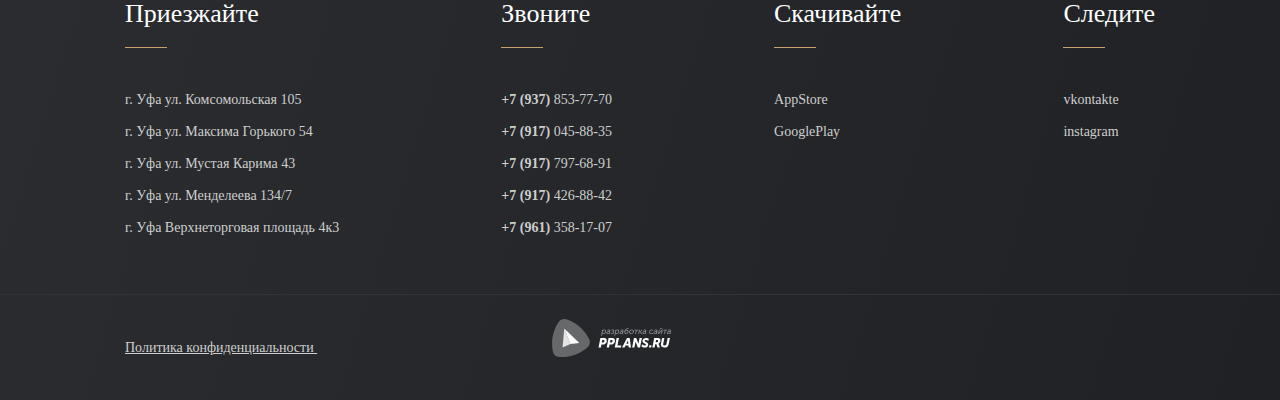
==== commit 95a93421: "Готово" ====
--- a/male.html
+++ b/male.html
@@ -5,34 +5,34 @@
     <title>Международная сеть студий доступной депиляции Sahar&Vosk</title>
     <meta name="description" content="Международная сеть студий доступной депиляции Sahar&Vosk"/>
     <meta name="keywords" content="депиляция, сахарвоск, шугаринг, ваксинг"/>
-    <base href="https://saharvosk.ru/"/>
+    <!--<base href="https://saharvosk.ru/"/>-->
     <meta charset="UTF-8"/>
     <meta http-equiv="X-UA-Compatible" content="IE=edge">
     <meta name="viewport" content="width=device-width, initial-scale=1, maximum-scale=1"/>
     <meta name="format-detection" content="telephone=no">
 
-    <link rel="apple-touch-icon" sizes="180x180" href="assets/img/favicon/apple-touch-icon.png">
-    <link rel="icon" type="image/png" sizes="32x32" href="assets/img/favicon/favicon-32x32.png">
-    <link rel="icon" type="image/png" sizes="16x16" href="assets/img/favicon/favicon-16x16.png">
-    <link rel="manifest" href="assets/img/favicon/site.webmanifest">
+    <link rel="apple-touch-icon" sizes="180x180" href="img/favicon/apple-touch-icon.png">
+    <link rel="icon" type="image/png" sizes="32x32" href="img/favicon/favicon-32x32.png">
+    <link rel="icon" type="image/png" sizes="16x16" href="img/favicon/favicon-16x16.png">
+    <link rel="manifest" href="img/favicon/site.webmanifest">
     <meta name="msapplication-TileColor" content="#da532c">
     <meta name="theme-color" content="#ffffff">
 
-    <link rel="stylesheet" type="text/css" href="assets/css/normalize.css">
+    <link rel="stylesheet" type="text/css" href="css/normalize.css">
     <!-- шрифты -->
-    <!-- <link rel="stylesheet" type="text/css" href="assets/fonts/fonts.css"> -->
+    <!-- <link rel="stylesheet" type="text/css" href="fonts/fonts.css"> -->
     <!-- слайдер -->
-    <link rel="stylesheet" type="text/css" href="assets/slick/slick.css"/>
-    <link rel="stylesheet" type="text/css" href="assets/slick/slick-theme.css"/>
-    <link rel="stylesheet" type="text/css" href="assets/js/fancybox/dist/jquery.fancybox.min.css"/>
-
-    <link rel="stylesheet" type="text/css" href="assets/css/slider.css">
+    <link rel="stylesheet" type="text/css" href="slick/slick.css"/>
+    <link rel="stylesheet" type="text/css" href="slick/slick-theme.css"/>
+    <link rel="stylesheet" type="text/css" href="js/fancybox/dist/jquery.fancybox.min.css"/>
+
+    <link rel="stylesheet" type="text/css" href="css/slider.css">
     <!-- основные стили -->
-    <link rel="stylesheet" type="text/css" href="assets/css/style.css">
-    <link rel="stylesheet" type="text/css" href="assets/css/index-style.css">
+    <link rel="stylesheet" type="text/css" href="css/style.css">
+    <link rel="stylesheet" type="text/css" href="css/index-style.css">
     <!-- медиа -->
-    <link rel="stylesheet" type="text/css" href="assets/css/media.css">
-    <link rel="stylesheet" href="/assets/components/ajaxform/css/default.css" type="text/css"/>
+    <link rel="stylesheet" type="text/css" href="css/media.css">
+    <link rel="stylesheet" href="/components/ajaxform/css/default.css" type="text/css"/>
 </head>
 
 <body>
@@ -58,7 +58,7 @@
 				    </span>
             </p>
             <a href="ufa/" class="header-top__logo">
-                <img src="assets/img/icons/logo-white.svg" alt="Логотип Sahar & Vosk">
+                <img src="img/icons/logo-white.svg" alt="Логотип Sahar & Vosk">
             </a>
             <p class="women-header__top-callme">
                 <a class="women-header__top-callmebtn women-header__top-callmebtn--white" href="javascript:void(0)">
@@ -129,7 +129,7 @@
                                     Бизнесмены
                                 </span>
                         <span class="clients-block-male-item-img">
-                                    <img src="assets/img/clients-male-1.png" alt="Бизнесмены" title="Бизнесмены">
+                                    <img src="img/clients-male-1.png" alt="Бизнесмены" title="Бизнесмены">
     							</span>
                     </div>
                 </div>
@@ -139,7 +139,7 @@
                                     Спортсмены
                                 </span>
                         <span class="clients-block-male-item-img">
-                                    <img src="assets/img/clients-male-2.png" alt="Спортсмены" title="Спортсмены">
+                                    <img src="img/clients-male-2.png" alt="Спортсмены" title="Спортсмены">
     							</span>
                     </div>
                 </div>
@@ -149,7 +149,7 @@
                                     Депутаты
                                 </span>
                         <span class="clients-block-male-item-img">
-                                    <img src="assets/img/clients-male-3.png" alt="Депутаты" title="Депутаты">
+                                    <img src="img/clients-male-3.png" alt="Депутаты" title="Депутаты">
     							</span>
                     </div>
                 </div>
@@ -159,7 +159,7 @@
                                     Все, кому  наплевать на чужое  мнение!
                                 </span>
                         <span class="clients-block-male-item-img">
-                                    <img src="assets/img/clients-male-4.png"
+                                    <img src="img/clients-male-4.png"
                                          alt="Все, кому  наплевать на чужое  мнение!"
                                          title="Все, кому  наплевать на чужое  мнение!">
     							</span>
@@ -179,7 +179,7 @@
                         <p>«Мы делаем мужчин счастливыми!» </p>
                     </div>
                     <div class="benefits-block-quote-author">
-                        <img src="assets/img/sign-male.png" alt="">
+                        <img src="img/sign-male.png" alt="">
                         <p>Назарова А.</p>
                     </div>
                 </div>
@@ -220,7 +220,7 @@
                 Наши цены
             </h2>
             <div class="prices-male-img">
-                <img src="assets/img/prices-male-img.png" alt="">
+                <img src="img/prices-male-img.png" alt="">
             </div>
             <div class="prices-male-content">
                 <div class="prices-male-info">
@@ -461,11 +461,11 @@
             <div class="store-links">
                 <a href="https://itunes.apple.com/ru/app/%D1%81%D1%82%D1%83%D0%B4%D0%B8%D1%8F-%D0%B4%D0%B5%D0%BF%D0%B8%D0%BB%D1%8F%D1%86%D0%B8%D0%B8-sahar-vosk/id1389787191?mt=8"
                    class="store-link-item" target="_blank">
-                    <img src="assets/img/app-store-link.png" alt="">
+                    <img src="img/app-store-link.png" alt="">
                 </a>
                 <a href="https://play.google.com/store/apps/details?id=com.yclients.mobile.g93509"
                    class="store-link-item" target="_blank">
-                    <img src="assets/img/google-play-link.png" alt="">
+                    <img src="img/google-play-link.png" alt="">
                 </a>
             </div>
         </div>
@@ -480,10 +480,10 @@
             </h2>
             <div class="young-billionaire-links">
                 <a class="young-billionaire-link-item">
-                    <img src="assets/img/young-b-link-1.jpg" alt="">
+                    <img src="img/young-b-link-1.jpg" alt="">
                 </a>
                 <a class="young-billionaire-link-item">
-                    <img src="assets/img/young-b-link-2.jpg" alt="">
+                    <img src="img/young-b-link-2.jpg" alt="">
                 </a>
             </div>
         </div>
@@ -492,7 +492,7 @@
 <footer class="women-footer" id="contacts">
     <div class="container">
         <a class="women-footer__logo" href="ufa/">
-            <img src="assets/img/logo-white.svg" alt="logo">
+            <img src="img/logo-white.svg" alt="logo">
         </a>
         <div class="women-footer__wrapper">
             <div class="women-footer__block">
@@ -551,7 +551,7 @@
                 Политика конфиденциальности
             </a>
             <a class="women-footer__down-link" href="https://pplans.ru">
-                <img src="assets/img/pplans-white.svg" alt="Разработка сайтов PeoplePlans"
+                <img src="img/pplans-white.svg" alt="Разработка сайтов PeoplePlans"
                      title="Разработка сайтов PeoplePlans">
             </a>
         </div>
@@ -559,7 +559,7 @@
 </footer>
 <div class="modal-city">
     <div class="container">
-        <img class="img-fluid logo-w" src="assets/img/logo-black.svg" alt="Логотип SAHAR&VOSK">
+        <img class="img-fluid logo-w" src="img/logo-black.svg" alt="Логотип SAHAR&VOSK">
         <h3 class="modal-city__title">Выберите город
             <sub class="closed-modal">
                 <span></span>
@@ -737,7 +737,7 @@
         <div class="container">
             <a class="women-footer__link" href="#">Политика конфиденциальности</a>
             <a class="women-footer__down-link" href="#">
-                <img src="assets/img/icons/pplans-logo.svg" alt="pplans.ru"></a>
+                <img src="img/icons/pplans-logo.svg" alt="pplans.ru"></a>
         </div>
     </div>
 </div>
@@ -819,11 +819,11 @@
         });
     });
 </script>
-<script src="assets/js/jquery.min.js"></script>
-<script src="assets/slick/slick.min.js"></script>
-<script src="assets/js/fancybox/dist/jquery.fancybox.min.js"></script>
-<script src="assets/js/jQuery-Mask-Plugin-master/dist/jquery.mask.min.js"></script>
-<script src="assets/js/script.js"></script>
+<script src="js/jquery.min.js"></script>
+<script src="slick/slick.min.js"></script>
+<script src="js/fancybox/dist/jquery.fancybox.min.js"></script>
+<script src="js/jQuery-Mask-Plugin-master/dist/jquery.mask.min.js"></script>
+<script src="js/script.js"></script>
 <script type="text/javascript" src="https://w153762.yclients.com/widgetJS" charset="UTF-8"></script>
 
 <!-- Yandex.Metrika counter -->
@@ -862,7 +862,7 @@
     <div><img src="https://mc.yandex.ru/watch/48304778" style="position:absolute; left:-9999px;" alt=""/></div>
 </noscript>
 <!-- /Yandex.Metrika counter -->
-<script type="text/javascript" src="/assets/components/ajaxform/js/default.js"></script>
+<script type="text/javascript" src="/components/ajaxform/js/default.js"></script>
 <script type="text/javascript">AjaxForm.initialize({
     "assetsUrl": "\/assets\/components\/ajaxform\/",
     "actionUrl": "\/assets\/components\/ajaxform\/action.php",
--- a/fonts/fonts.css
+++ b/fonts/fonts.css
@@ -0,0 +1,84 @@
+
+@font-face {
+  font-family: 'MuseoSansCyrl';
+  src: url('MuseoSansCyrl-500.woff') format('woff');
+  font-weight: 500;
+  font-style: normal;
+}
+
+@font-face {
+  font-family: 'MuseoSansCyrl';
+  src: url('MuseoSansCyrl-500Italic.woff') format('woff');
+  font-style: italic;
+  font-weight: 500;
+}
+
+@font-face {
+  font-family: 'MuseoSansCyrl';
+  src: url('MuseoSansCyrl-700.woff') format('woff');
+  font-weight: 700;
+  font-style: normal;
+}
+
+@font-face {
+  font-family: 'MuseoSansCyrl';
+  src: url('MuseoSansCyrl-900.woff') format('woff');
+  font-weight: 900;
+  font-style: normal;
+}
+
+@font-face {
+  font-family: 'Oranienbaum';
+  src: url('Oranienbaum-Regular.woff') format('woff');
+  font-style: normal;
+  font-weight: 400;
+}
+
+@font-face {
+  font-family: 'UniNeue';
+  src: url('UniNeueBold.woff') format('woff');
+  font-weight: 700;
+  font-style: normal;
+}
+
+@font-face {
+  font-family: 'UniNeue';
+  src: url('UniNeueHeavy.woff') format('woff');
+  font-weight: 900;
+  font-style: normal;
+}
+
+@font-face {
+  font-family: 'UniNeue';
+  src: url('UniNeueLight.woff') format('woff');
+  font-weight: 300;
+  font-style: normal;
+}
+
+@font-face {
+  font-family: 'UniNeue';
+  src: url('UniNeueRegular.woff') format('woff');
+  font-weight: 400;
+  font-style: normal;
+}
+
+@font-face {
+  font-family: 'PTSerif';
+  src: url('PTSerif-Regular.woff') format('woff');
+  font-weight: normal;
+  font-style: normal;
+}
+
+@font-face {
+  font-family: 'MarckScript';
+  src: url('MarckScript-Regular.woff') format('woff');
+  font-weight: 400;
+  font-style: normal;
+}
+
+@font-face {
+  font-family: 'PlayfairDisplay';
+  src: url('PlayfairDisplay.woff') format('woff');
+  font-weight: 400;
+  font-style: normal;
+}
--- a/css/slider.css
+++ b/css/slider.css
@@ -0,0 +1,526 @@
+.slider-paging-number li:nth-child(1n+2){ display:none; }
+
+.women-range__list > .slick-next,
+.women-range__list > .slick-prev,
+.women-rewards__images > .slick-prev,
+.women-rewards__images > .slick-next,
+.women-rewards__slider > .slick-prev, 
+.women-rewards__slider > .slick-next,
+.women-positive__slider > .slick-prev,
+.women-positive__slider > .slick-next,
+.women-reviews__slider > .slick-prev,
+.women-reviews__slider > .slick-next{
+	width: 44px;
+	height: 44px;
+	background: #fff url(../svg/next.svg) no-repeat center center / contain;
+	border-radius: 50%;
+	z-index: 2;
+	border: 12px solid #fff;
+	box-sizing: border-box;
+	box-shadow: 0 0 15px rgba(0,0,0,0.1);
+}
+
+.women-reviews__slider {
+	display: none;
+}
+
+.women-reviews__slider.active {
+	display: block;
+}
+
+.women-reviews__slider--2 .women-features__video-play {
+	display: none;
+}
+
+
+.women-range__list > .slick-prev,
+.women-rewards__images > .slick-prev,
+.women-rewards__slider > .slick-prev,
+.women-positive__slider > .slick-prev,
+.women-reviews__slider > .slick-prev{
+	transform: rotate(180deg);
+}
+
+.women-range__list > .slick-next:before,
+.women-range__list > .slick-prev:before,
+.women-rewards__images > .slick-prev:before,
+.women-rewards__images > .slick-next:before,
+.women-rewards__slider > .slick-prev:before, 
+.women-rewards__slider > .slick-next:before,
+.women-positive__slider > .slick-prev:before,
+.women-positive__slider > .slick-next:before,
+.women-reviews__slider > .slick-prev:before,
+.women-reviews__slider > .slick-next:before{
+	display: none;
+}
+
+.slick-dots li{
+	width: 15px;
+	height: 15px;
+	background: none;
+	border: 1px solid #dd8c92;
+	border-radius: 50%;
+}
+
+.slick-dots .slick-active{
+	background: #dd8c92;
+}
+
+.slick-dots button{
+	opacity: 0;
+}
+
+.women-rewards__slider img{
+	margin: 0 auto;
+}
+
+.women-range__list > .slick-prev{
+	top: 158px;
+	left: -17px;
+}
+
+.women-range{
+	padding-bottom: 57px;
+}
+
+.women-rewards__images > .slick-prev,
+.women-rewards__slider > .slick-prev{
+	top: 77px;
+	left: -17px;
+}
+
+/*.women-range__list > .slick-prev:active,*/
+/*.women-rewards__images > .slick-prev:active,*/
+/*.women-rewards__slider > .slick-prev:active{*/
+	/*left: -10px;*/
+/*}*/
+
+.women-range__list > .slick-next{
+	top: 180px;
+	right: -17px;
+}
+
+.women-rewards__images > .slick-next,
+.women-rewards__slider > .slick-next{
+	top: 99px;
+	right: -10px;
+}
+
+
+
+.women-range__list > .slick-next:active,
+.women-rewards__images > .slick-next:active,
+.women-rewards__slider > .slick-next:active{
+	right: -10px;
+}
+
+.women-range__list .slick-dots{
+	bottom: -45px;
+}
+
+.women-rewards__slider .slick-dots{
+	bottom: -45px;
+}
+
+.women-positive__slider{
+	background: url(../img/women-positive-back.png) no-repeat -6px -24%;
+}
+
+.women-positive__slider.slick-slider {
+	margin-bottom: 0;
+	margin-top: 15px;
+}
+
+.women-positive__slider .slick-slide{
+	display: inline-block;
+	border-radius: 15px 15px 0 0;
+}
+
+.women-positive__slider .slick-list{
+	height: 100%;
+}
+
+.women-positive__slider .slick-track{
+	height: 454px;
+
+}
+
+.women-positive__slider .slick-slide img{
+	margin-left: 137px;
+	height: 100%;
+	margin-top: -2px;
+    border-top-right-radius: 15px;
+    border-top-left-radius: 15px;
+}
+
+.women-positive__slider .slick-dots{
+	bottom: 50px;
+}
+
+.women-positive__slider .slick-prev{
+	left: 107px;
+	top: 225px;
+}
+
+.women-positive__slider .slick-prev:active{
+	left: 100px;
+}
+
+.women-positive__slider .slick-next{
+	left: 640px;
+	top: 247px;
+}
+
+.women-positive__slider .slick-next:active{
+	right: 140px;
+}
+
+.slick-prev:focus,
+.slick-prev:hover,
+.slick-next:focus,
+.slick-next:hover{
+	box-shadow: none;
+}
+
+.women-staff__slider-item{
+	max-width: 270px;
+	background: #f5f5f3;
+	border-radius: 15px;
+	overflow: hidden;
+	box-shadow: 0 1px 31px rgba(0, 0, 0, 0.3);
+    margin: 0 21px;
+    text-align: left;
+	/*margin-left: 40px;*/
+	/*margin: 0 auto;*/
+}
+
+@media (max-width: 767px) {
+	.women-staff__slider-item {
+		margin: 0 auto;
+	}
+
+	.women-staff__slider {
+		direction: ltr;
+	}
+
+	[dir='rtl'] .slick-next {
+		left: initial;
+	}
+}
+
+/*.women-staff__slider .slick-slide {
+	width: auto !important;
+}*/
+
+.women-staff__slider .slick-list{
+	padding: 10px 0;
+}
+
+.women-staff__slider-item img{
+	height: 238px;
+}
+
+.women-staff__slider-title{
+	font-size: 16px;
+	color: #333333;
+	text-transform: uppercase;
+	margin: 26px 0 32px 28px;
+	position: relative;
+}
+
+.women-staff__slider-title::before{
+	content: '';
+	width: 42px;
+	height: 1px;
+	background: #bac9d1;
+	position: absolute;
+	bottom: -17px;
+	left: 0;
+}
+
+.women-staff__slider-item p{
+	font-size: 12px;
+	color: #999999;
+	margin: 0 29px 28px 29px;
+	line-height: 21px;
+	min-height: 63px;
+}
+
+.women-staff__slider{
+	position: absolute;
+	width: 75%;
+	left: -194px;
+	top: 121px;
+}
+
+@media (min-width: 1860px) {
+	.women-staff__slider{
+		left: -250px;
+	}
+}
+
+
+.women-staff__slider .slick-slide {
+	padding: 10px 0;
+}
+
+.women-staff{
+	position: relative;
+}
+
+.women-staff .container::after{
+	content: '';
+	width: 150px;
+	height: 660px;
+	position: absolute;
+	left: -250px;
+	top: 0;
+	background: rgba(255,255,255,0.5);
+	z-index: 4;
+	box-shadow: 0 0 70px rgba(255,255,255,0.9);
+}
+
+.women-staff__slider > .slick-prev,
+.women-staff__slider > .slick-next{
+	width: 39px;
+	height: 39px;
+	border-radius: 50%;
+	z-index: 2;
+}
+
+.women-staff__slider > .slick-next{
+	background: url(../img/women-staff-next.png) no-repeat center center / contain;
+	right: -220px;
+	top: 308px;
+	display: none;
+}
+
+.women-staff__slider-prev{
+	background: url(../img/women-staff-prev.png) no-repeat center center / contain;
+	position: absolute;
+	right: -90px;
+	top: 286px;
+	width: 39px;
+	height: 39px;
+	border-radius: 50%;
+	z-index: 2;
+	border: none;
+	outline: none;
+	cursor: pointer;
+}
+
+.women-staff__slider-prev::before{
+	content: 'Назад';
+	font-size: 8px;
+	color: #879196;
+	line-height: 70px;
+	text-transform: uppercase;
+	position: absolute;
+	left: 0;
+	width: 100%;
+	text-align: center;
+}
+
+.women-staff__slider > .slick-next::before{
+	content: 'Далее';
+	font-size: 8px;
+	color: #d57987;
+	line-height: 70px;
+	text-transform: uppercase;
+	position: absolute;
+	left: 0;
+	width: 100%;
+	text-align: center;
+}
+
+.slider-paging-number{
+	position: absolute;
+	right: -150px;
+	bottom: 125px;
+	font-size: 12px;
+	letter-spacing: 4.8px;
+	font-family: 'Oranienbaum';
+	color: #879196;
+}
+
+.slider-paging-number li:first-letter{
+	font-size: 24px;
+	color: #879196;
+}
+
+.slider-paging-number li{
+	color: #e79ea9;
+}
+
+.women-reviews__slider{
+	margin-top: 67px;
+}
+
+.women-reviews__slider *{
+	box-sizing: border-box;
+}
+
+.women-reviews__slider .slick-slide{
+	width: 281px; 
+	height: 189px;
+	text-align: center;
+	position: relative;
+}
+
+.women-reviews__slider img{
+	width: 293px;
+	height: 189px;
+	display: inline-block;
+	border: 8px solid #f3d0d9;
+	border-radius: 25px;
+	box-sizing: border-box;
+}
+
+.slick-track.transform-1 {
+    transform: translate3d(0px, 0px, 0px) !important;
+}
+
+.women-reviews__slider .slick-current{
+	/*transform: scale(2);*/
+	position: relative;
+	z-index: 2;
+	transition: all .3s;
+	width: 585px;
+}
+
+.women-reviews__slider .slick-current .women-features__video-play,
+.women-reviews__slider .slick-current .women-reviews__item {
+	transform: scale(2);
+	z-index: 9;
+}
+
+.women-reviews__slider a{
+	display: none;
+}
+
+.women-reviews__slider .slick-list.draggable{
+	padding: 100px 0 !important;
+	overflow: hidden;
+}
+
+.women-reviews__slider .slick-center a{
+	display: block;
+}
+
+.women-reviews__slider .slick-prev{
+	left: 28%;
+	top: 45%;
+}
+
+.women-reviews__slider .slick-next{
+	right: 28%;
+	top: 50%;
+}
+
+.women-reviews__slider .slider-paging-number{
+	right: calc(50% - 10px);
+	bottom: -52px;
+}
+
+.women-reviews__slider .women-features__video-play{
+	position: absolute !important;
+	bottom: calc(50% - 30px);
+	right: calc(50% - 30px);
+}
+
+.women-instagram__slider{
+	margin-top: 70px;
+	height: 200px;
+}
+
+.women-instagram__slider img{
+	height: 100%;
+}
+
+.women-instagram__slider .slick-list{
+	height: 100%;
+}
+
+.women-instagram__slider .slick-track{
+	height: 100%;
+}
+
+.women-instagram__slider .slick-prev{
+	width: calc(100% / 8);
+	height: 100%;
+	background: rgba(0,0,0,0.3);
+	z-index: 2;
+	left: 0;
+}
+
+.women-instagram__slider .slick-prev::before{
+	content: '';
+	background: url(../svg/left-arrow-chevron.svg) no-repeat center center;
+	width: 37px;
+	height: 37px;
+	z-index: 3;
+	position: absolute;
+	left: calc(50% - 18px);
+	top: calc(50% - 18px);
+}
+
+.women-instagram__slider .slick-next{
+	width: calc(100% / 8);
+	height: 100%;
+	background: rgba(0,0,0,0.3);
+	z-index: 2;
+	right: 0;
+}
+
+.women-instagram__slider .slick-next::before{
+	content: '';
+	background: url(../svg/left-arrow-chevron.svg) no-repeat center center;
+	width: 37px;
+	height: 37px;
+	z-index: 3;
+	position: absolute;
+	left: calc(50% - 18px);
+	top: calc(50% - 18px);
+	transform: rotate(180deg);
+}
+
+.women-instagram__slider .slick-slide{
+	position: relative;
+}
+
+.women-instagram__slider .slick-slide a span{
+	content: '@ saharvosk_city';
+	font-size: 14px;
+	color: #333333;
+	text-decoration: underline;
+	letter-spacing: 0.7px;
+	background: rgba(255,255,255,0.9) url(../svg/instagram-logo.svg) no-repeat 50% 25%;
+	width: 100%;
+	height: 100%;
+	position: absolute;
+	top: 0;
+	left: 0;
+	text-align: center;
+	z-index: 3;
+	opacity: 0;
+	transition: opacity ease.3s;
+	transition: padding .4s;
+}
+
+.women-instagram__slider .slick-slide a:hover span{
+	opacity: 1;
+	transition: opacity ease .3s;
+	transition: padding .4s;
+	padding-top: 60%;
+}
+
+@media screen and (max-width: 4000px) and (min-width: 1200px){
+	.women-rewards__images .slick-track{
+		transform: none !important;
+	}
+
+	.women-rewards__images > .slick-list.draggable{
+		width: 100% !important;
+		padding: 0 !important;
+	}
+}
--- a/css/style.css
+++ b/css/style.css
@@ -0,0 +1,2242 @@
+html{
+	font-family: 'MuseoSansCyrl';
+	font-weight: 500;
+	font-size: 21px;
+	margin: 0;
+	padding: 0;
+}
+
+body{
+	overflow-x: hidden;	
+}
+
+*{
+	margin: 0;
+	padding: 0;
+	/*-moz-transition: all 0.3s ease;*/
+	/*-webkit-transition-property: all;			*/
+	/*-webkit-transition-duration: 0.3s;*/
+	/*-webkit-transition-timing-function: ease;*/
+}
+
+.women-reviews__item,
+.women-reviews__link{
+	transition: 0.3s;
+}
+
+a:focus{
+	outline: none;
+}
+
+ul, li {
+	display: block;
+}
+
+
+
+.visually-hidden{
+	position: absolute;
+	clip: rect(0 0 0 0);
+	width: 1px;
+	height: 1px; 
+	margin: -1px;
+}
+
+.container{
+	width: 100%;
+	max-width: 1430px;
+	padding-left: 15px;
+	padding-right: 15px;
+	margin-right: auto;
+	margin-left: auto;
+    position: relative;
+    box-sizing: border-box;	
+}
+
+.women-content {
+    overflow: hidden;
+}
+
+.arrow-click {
+	position: relative;
+    width: 39px;
+    height: 39px;
+    border-radius: 50%;
+    z-index: 2;
+    border: none;
+    outline: none;
+    cursor: pointer;
+}
+
+.arrow-direction__left {
+    background: url(../img/women-staff-next.png) no-repeat center center / contain;
+}
+
+.arrow-direction__right {
+	background: url(../img/women-staff-prev.png) no-repeat center center / contain;
+}
+
+.arrow-direction__right::before {
+    content: "Назад";
+    font-size: 8px;
+    color: rgb(135, 145, 150);
+    line-height: 70px;
+    text-transform: uppercase;
+    position: absolute;
+    left: 0px;
+    width: 100%;
+    text-align: center;
+}
+
+.arrow-direction__left::before {
+    content: "Далее";
+    font-size: 8px;
+    color: rgb(213, 121, 135);
+    line-height: 70px;
+    text-transform: uppercase;
+    position: absolute;
+    left: 0px;
+    width: 100%;
+    text-align: center;
+}
+
+.content-right {
+    position: absolute;
+    left: 70%;
+    /*top: 122px;*/
+    top: 15px;
+}
+
+.women-staff .slider-paging-number {
+	display: none !important;
+}
+
+.women-staff .slick-next.slick-arrow {
+	display: none !important;
+}
+
+.women-staff .women-staff__slider-prev.slick-arrow {
+	display: none !important
+}
+
+.arrow-direction {
+	position: absolute;
+    bottom: -450px;
+    display: -webkit-flex;
+    display: -moz-flex;
+    display: -ms-flex;
+    display: -o-flex;
+    display: flex;
+    justify-content: space-between;
+    width: 160px;
+    -ms-align-items: center;
+    align-items: center;
+}
+
+.arrow-direction__number {
+    font-size: 12px;
+    letter-spacing: 4.8px;
+    color: #e79ea9;
+    font-family: 'Oranienbaum';
+}
+
+.arrow-direction__number:first-letter {
+	font-size: 24px;
+    color: #879196;
+}
+
+.women-header{
+	background: #fafdfe url(../img/girls.png) no-repeat right top;
+	padding-top: 33px;
+	padding-bottom: 156px;
+	overflow: hidden;
+}
+
+.women-header__top{
+	position: relative;
+	display: flex;
+	justify-content: space-between;
+	align-items: flex-start;
+	min-height: 115px;
+}
+
+.women-header__top-city span{
+	font-size: 12px;
+	color: #878787;
+	background: #fff url(../svg/maps-and-flags.svg) no-repeat 15px center;
+	box-shadow: 0 0 24px rgba(176, 205, 215, 0.14);
+	border-radius: 18px;
+	padding: 10px 23px 10px 39px;
+}
+
+.women-header__top-city span b{
+	font-size: 14px;
+	color: #333333;
+	font-weight: 500;
+	margin-left: 11px;
+	position: relative;
+	bottom: -1px;
+}
+
+.women-header__top-citybtn{
+	display: inline-block;
+	font-size: 12px;
+	font-weight: 500;
+	color: #878787;
+	text-decoration: none;
+	background: url(../svg/down-arrow.svg) no-repeat right center;
+	padding-right: 20px;
+	position: relative;
+	margin-left: 9px;
+}
+
+.women-header__top-citybtn::after{
+	content: '';
+	position: absolute;
+	bottom: -3px;
+	left: 0;
+	width: 91px;
+	height: 0;
+	border-bottom: 1px dashed #333333;
+}
+
+.women-header__top-citybtn:hover::after,
+.women-header__top-citybtn:focus::after{
+	display: none;
+}
+
+.main-logo {
+	position: absolute;
+    left: 50%;
+    margin-left: 0 !important;
+    transform: translateX(-50%);
+}
+
+.img-fluid {
+    max-width: 100%;
+}
+
+.logo-w {
+	max-width: 160px;
+    margin: 0 auto;
+    display: block;
+}
+
+.header-top__logo{
+	
+	width: 160px;
+	margin-top: -6px;
+	margin-left: 38px;
+}
+
+.header-top__logo img {
+	max-width: 100%;
+}
+
+.women-header__button,
+.women-range__button,
+.women-priceadd__button,
+.women-training__button {
+	transition: 0.3s; 
+}
+
+
+.women-training__button:hover {
+	box-shadow: 0 0 10px 0px #f19fb3;
+}
+
+.women-priceadd__button:hover {
+	box-shadow: 0 0 10px 0px #f19fb3;
+}
+
+.women-range__button:hover {
+	box-shadow: 0 0 10px 0px #99c8f0;
+}
+
+.women-header__button:hover {
+    box-shadow: 0 0 10px 0px #f19fb3;
+}
+
+.women-header__top-callmebtn{
+	font-size: 12px;
+	text-decoration: none;
+	color: #878787;
+	position: relative;
+	margin-right: 20px;
+}
+
+.women-header__top-callmebtn::after{
+	content: '';
+	position: absolute;
+	bottom: -3px;
+	left: 0;
+	width: 91px;
+	height: 0;
+	border-bottom: 1px dashed #878787;
+}
+
+.women-header__top-callmebtn:focus::after,
+.women-header__top-callmebtn:hover::after{
+	display: none;
+}
+
+.women-header__top-phone {
+	background: #fff url(../svg/call-answer.svg) no-repeat 17px 11px;
+	border-radius: 18px;
+	padding: 9px 26px 9px 44px;
+	font-family: 'UniNeue' , 'Arial', sans-serif;
+	font-size: 14px;
+	color: #333333;
+	box-shadow: 0px 0px 24px 0px rgba(176,205,215,0.14);
+	/*font-weight: 600;*/
+	font-weight: 400;
+	text-decoration: none;
+}
+
+.women-header__top-phone strong{
+	font-family: 'UniNeue', 'Arial', sans-serif;
+	font-weight: 700;
+}
+
+.women-header__middle{
+	margin-left: 115px;
+	padding-top: 10px;
+	position: relative;
+}
+
+.women-header__title{
+	max-width: 650px;
+	font-family: 'Oranienbaum', 'Arial', sans-serif;
+	font-size: 52px;
+	font-weight: 400;
+	color: #010101;
+	line-height: 1.2;
+	margin-bottom: 0;
+}
+
+.women-header__title span{
+	font-family: 'PTSerif', 'Arial', sans-serif;
+}
+
+.women-header__action{
+	max-width: 470px;
+	border-left: 1px solid #ed8998;
+	padding-left: 21px;
+	padding-right: 155px;
+	font-size: 21px;
+	font-weight: 500;
+	color: #828282;
+	position: relative;
+	box-sizing: border-box;
+	line-height: 1.2;
+	margin-top: 39px;
+}
+
+.women-header__action span{
+	font-family: 'Oranienbaum';
+	font-size: 60px;
+	background: linear-gradient(180deg, #f4a0b4 0%, #f19fb3 15%, #e57a89 80%, #e15569 100%);
+	-webkit-background-clip: text;
+	-webkit-text-fill-color: transparent;
+	display: inline-block;
+	
+}
+
+.women-header__price {
+	font-weight: 400;
+	position: absolute;
+	top: -9px;
+	/*right: 60px;*/
+	left: 320px;
+}
+
+.women-header__action b{
+	font-family: 'MuseoSansCyrl';
+	font-weight: 500;
+    font-size: 16px;
+    color: #ed96a7;
+    text-transform: uppercase;
+    display: inline-block;
+    position: absolute;
+    bottom: 20px;
+    right: -30px;
+    -webkit-transform: rotate(-90deg);
+    -moz-transform: rotate(-90deg);
+    -ms-transform: rotate(-90deg);
+    -o-transform: rotate(-90deg);
+    transform: rotate(-90deg);
+}
+
+.women-header__middle-wrap{
+	position: relative;
+	z-index: 3;
+}
+
+.women-header__button{
+	font-family: 'MuseoSansCyrl';
+	font-size: 18px;
+	font-weight: 700;
+	color: #fff;
+	background: linear-gradient(180deg, #f4a0b4 0%, #f19fb3 15%, #e57a89 80%, #e15569 100%);
+	text-decoration: none;
+	padding: 17px 38px 18px 38px;
+	border-radius: 24px; 
+	display: inline-block;
+	margin-top: 40px;
+}
+
+.women-header__button-shadow{
+	display: inline-block;
+	margin-left: 5px;
+	position: absolute;
+	left: 0;
+	bottom: -35px;
+}
+
+.women-header__button:focus + .women-header__button-shadow,
+.women-header__button:hover + .women-header__button-shadow{
+	display: none;
+}
+
+.women-header__features{
+    width: 640px;
+	margin-left: 50%;
+	position: relative;
+	margin-top: -40px;	
+	z-index: 3;
+}
+
+.women-header__features p{
+	padding-left: 100px;
+	font-size: 18px;
+	color: #646464;
+	line-height: 1.4;
+	margin-bottom: 62px;
+	position: relative;
+}
+
+.women-header__features p:nth-child(2){
+	padding-left: 55px;
+	margin-bottom: 0;
+}
+
+.women-header__features p b{
+	font-family: 'MuseoSansCyrl';
+	color: #333333;
+	font-weight: 900;
+	text-transform: uppercase;
+}
+
+/* точки */
+
+.women-header__features::after {
+    content: '';
+    width: 530px;
+    height: 400px;
+    position: absolute;
+    bottom: -280px;
+    right: 10%;
+    bottom: -100px;
+    transform: rotate(90deg);
+    right: 172px;
+    background: url(../img/header-ellepse.png) no-repeat right bottom;
+}
+
+/* .women-header__middle::after{
+    content: '';
+    width: 100%;
+    height: 100%;
+    position: absolute;
+    bottom: -280px;
+    right: 10%;
+    bottom: -60px;
+    transform: rotate(30deg);
+    right: 90px;
+    background: url(../img/header-ellepse.png) no-repeat right bottom;
+} */
+
+.women-header__features p::after{
+	content: '';
+	position: absolute;
+	top: 2px;
+	left: -11px;
+	width: 16px;
+	height: 17px;
+	background: #d3e9f9;
+	border: 9px solid #fff;
+	border-radius: 50%;
+	z-index: 1;
+	box-shadow: 0px 0px 54px rgba(176,205,215,0.5);
+}
+
+.women-header__features p:nth-child(1)::after{
+	top: -7px;
+	left: 24px;
+}
+
+.women-header__down{
+	position: relative;
+	z-index: 3;
+}
+
+.women-header__social{
+	font-size: 10px;
+	color: #b8b2af;
+	letter-spacing: 2px;
+	position: relative;
+	padding-left: 2px
+}
+
+.women-header__social::after{
+	content: '';
+	width: 50px;
+	height: 1px;
+	position: absolute;
+	bottom: -9px;
+	left: 1px;
+	background: #cdc9c2;
+}
+
+.women-header__social-list{
+	display: flex;
+	position: absolute;
+	left: 166px;
+	bottom: -17px;
+}
+
+
+.women-header__social-item a{
+	display: block;
+	height: 25px;
+	width: 25px;
+	border: 1px solid #cdc9c2;
+	border-radius: 50%;
+	margin-right: 16px;
+}
+
+.women-header__social-item a img{
+	display: block;
+	width: 10px;
+	height: 10px;
+	margin: 7px auto;
+}
+
+.vk-icon{
+	
+	background: url(../svg/vk.svg) no-repeat center center / contain;
+}
+
+.inst-icon{
+	background: url(../svg/instagram.svg) no-repeat center center / contain;
+}
+
+.fb-icon{
+	background: url(../svg/facebook-logo.svg) no-repeat center center / contain;
+}
+
+		/*women-features*/
+
+.women-features{
+	background: #fffbfa;
+	position: relative;
+	padding-bottom: 125px;
+}
+
+.women-features__video{
+	height: 514px;
+	width: 40%;
+	display: inline-block;
+	background: url(../img/video-bcgr.png) no-repeat center center,
+				url(../img/shadow-video.png) no-repeat center 431px;
+	position: absolute;
+	border-top-right-radius: 15px;
+	border-top-left-radius: 15px;
+	z-index: 2;
+	top: 115px;
+	left: 115px;
+	background-size: cover;
+}
+
+.women-features__video::after {
+	content: '';
+	position: absolute;
+	bottom: 0;
+	left: -90px;
+    width: 130%;
+	height: 110px;
+	background: url('../img/shadow-video-bg.png') no-repeat;
+	background-size: cover; 
+}
+
+.women-features__video-play{
+	display: inline-block;
+	width: 60px;
+	height: 60px;
+	background: url(../img/play.png) no-repeat center center / contain;
+	margin-left: 244px;
+	margin-top: 246px;
+	position: relative;
+}
+
+.women-features__video-play:focus::before,
+.women-features__video-play:focus::after,
+.women-features__video-play:hover::before,
+.women-features__video-play:hover::after{
+	    content: '';
+    position: absolute;
+    border: 1px solid #e599a9;
+    left: -0px;
+    right: -4px;
+    top: -4px;
+    bottom: -0px;
+    border-radius: 50%;
+    animation: pulse 1.8s linear infinite;
+}
+
+.women-features__video-play:focus::after,
+.women-features__video-play:hover::after{
+	animation-delay: 1s;
+}
+
+@keyframes pulse{
+	0%{
+		transform: scale(1);
+		opacity: 0;
+	}
+	50%{
+		opacity: 1;
+	}
+	100%{
+		transform: scale(1.5);
+		opacity: 0;
+	}
+}
+
+.women-features__video-comment{
+	font-family: 'MuseoSansCyrl';
+	font-weight: 900;
+	font-size: 14px;
+	color: #fff;
+	margin-top: 126px;
+	margin-left: 360px;
+	display: inline-block;
+	z-index: 2;
+	position: relative;
+}
+
+.women-features__right{
+	display: inline-block;
+	margin-left: 50%;
+	margin-top: 107px;
+	padding-left: 65px;
+	padding-right: 10px;
+}
+
+.women-features__title{
+	font-family: 'Oranienbaum';
+	font-size: 42px;
+	font-weight: 400;
+	color: #333333;
+	position: relative;
+	text-align: left;
+}
+
+.women-features__title::after{
+	content: '';
+	width: 93px;
+	height: 1px;
+	position: absolute;
+	left: 0;
+	bottom: -59px;
+	background: #d1997e;
+}
+
+.women-features__list{
+	width: 100%;
+	display: flex;
+	flex-wrap: wrap;
+	justify-content: space-between;
+	margin-top: 140px;
+}
+
+.women-features__item{
+	width: 50%;
+	position: relative;
+	padding-left: 80px;
+	padding-right: 25px;
+	padding-top: 9px;
+	font-size: 14px;
+	color: #8f7f83;
+	box-sizing: border-box;
+	margin-bottom: 39px;
+}
+
+.women-features__num{
+	font-family: 'Oranienbaum';
+	font-size: 56px;
+	color: #bd96a2;
+	position: absolute;
+	left: 0;
+	top: 0;
+}
+
+.women-features__item b{
+	display: inline-block;
+	font-size: 18px;
+	font-weight: 500;
+	color: #333333;
+	text-transform: uppercase;
+	margin-bottom: 9px;
+}
+
+.women-features__descript{
+	text-align: center;
+	position: relative;
+	background: url(../img/gladko-left.png) no-repeat left center,
+				url(../img/gladko-right.png) no-repeat right center;
+	font-family: 'Oranienbaum';
+	font-size: 38px;
+	color: #333333;
+}
+
+.women-rewards{
+	background: #f7fafc;
+	padding: 82px 0 202px;
+}
+
+.women-rewards__title{
+	margin-bottom: 145px;
+}
+
+h2{
+	font-family: 'Oranienbaum';
+	font-weight: 500;
+	text-align: center;
+	font-size: 42px;
+	position: relative;
+}
+
+h2::after{
+	content: '';
+	position: absolute;
+	bottom: -62px;
+	left: calc(50% - 125px);
+	width: 250px;
+	height: 35px;
+	background: url(../img/vintage.png) no-repeat center center;
+}
+
+.women-rewards__gallery{
+	width: 100%;
+}
+
+.women-rewards__gallery-wrapp{
+	width: 24%;
+	max-width: 370px;
+	display: inline-block;
+    margin-left: 100px;
+}
+
+.women-rewards__wrap .women-rewards__gallery-wrapp{
+	vertical-align: top;
+    padding-top: 192px;
+
+}
+
+.women-rewards__subtitle{
+	font-size: 32px;
+	font-weight: 500;
+	color: #596268;
+	margin-bottom: 42px;
+	position: relative;
+}
+
+.women-rewards__subtitle::after{
+	content: '';
+	width: 42px;
+	height: 1px;
+	background: #f4d3d6;
+	position: absolute;
+	left: 0;
+	bottom: -27px;
+}
+
+.women-rewards__descript{
+	font-size: 21px;
+	color: #879196;
+	line-height: 1.55;
+}
+
+.women-rewards__slider{
+	position: absolute;
+	right: 20px;
+	top: 183px;
+	width: 860px;
+	margin-left: 40px;
+	display: inline-block;
+}
+
+.women-rewards__images{
+	position: absolute;
+	right: 20px;
+	bottom: -100px;
+	width: 860px;
+	display: inline-block;
+	margin-top: 88px;
+}
+
+.women-rewards__images img{
+	margin-right: 19px;
+}
+
+.women-range{
+	background: #eaf4f9 url(../img/hand-pero.png) no-repeat right center / contain;
+	padding: 99px 0 102px 0;
+}
+
+.women-range > .container{
+	background: url(../img/pero.png) no-repeat left center;
+}
+
+.women-range__title{
+	margin-bottom: 82px;
+}
+
+.women-range__subtitle{
+	text-align: center;
+	font-size: 21px;
+	color: #656565;
+}
+
+.women-range__list{
+	display: flex;
+	align-items: center;
+	margin-left: 115px;
+	margin-top: 63px;
+}
+
+.women-range__item{
+	background: #fff;
+	margin-right: 67px;
+	width: 270px;
+	border: 9px solid #fcfcfc;
+	border-radius: 15px;
+	padding: 30px 0 26px 32px;
+	box-sizing: border-box;
+}
+
+.women-range__item-title{
+	font-family: 'MuseoSansCyrl';
+	font-weight: 700;
+	font-size: 18px;
+	color: #333333;
+	text-transform: uppercase;
+	margin-bottom: 40px;
+	position: relative;
+}
+
+.women-range__item-title::after{
+	content: '';
+	width: 42px;
+	height: 1px;
+	background: #e9ecf1;
+	position: absolute;
+	bottom: -12px;
+	left: 0;
+}
+
+.women-range__item > ul > li{
+	font-size: 14px;
+	color: #909090;
+	margin-top: 16px;
+	padding-left: 31px;
+	position: relative;
+}
+
+.women-range__item > ul > li::before{
+	content: '';
+	width: 9px;
+	height: 9px;
+	position: absolute;
+	left: 3px;
+	top: 2px;
+	background: #eb90a1;
+	border-radius: 50%;
+	box-shadow: 0 0 10px rgba(235, 143, 160, 0.2);
+}
+
+.women-range__price{
+	margin-top: 32px;
+	font-size: 10px;
+	color: #a49e9a;
+	letter-spacing: 2px;
+	line-height: 1.17;
+}
+
+.women-range__price b{
+	font-family: 'Oranienbaum';
+	font-size: 50px;
+	font-weight: 500;
+	color: #333333;
+	position: relative;
+}
+
+/*.women-range__price b::before{
+	content: 'Руб';
+	display: block;
+	font-family: 'MuseoSansCyrl';
+	font-weight: 500;
+	font-size: 12px;
+	color: #333333;
+	transform: rotate(-90deg);
+	position: absolute;
+	bottom: 19px;
+	right: -26px;
+}*/
+
+.women-range__price b span {
+	display: block;
+	font-family: 'MuseoSansCyrl';
+	font-weight: 500;
+	font-size: 12px;
+	color: #333333;
+	transform: rotate(-90deg);
+	position: absolute;
+	bottom: 19px;
+	right: -26px;
+}
+
+.women-range__button{
+	font-family: 'MuseoSansCyrl';
+	font-size: 14px;
+	font-weight: 700;
+	color: #fff;
+	display: block;
+	max-width: 187px;
+	text-align: center;
+	background-image: linear-gradient(to bottom, #bfd8ee 0%, #99c8f0 19%, #528abb 80%, #2b70ae 100%);
+	box-shadow: 0 0 16px rgba(53, 126, 189, 0.05);
+	padding: 12px 0;
+	border-radius: 20px;
+	text-decoration: none;
+	margin-top: 19px;
+}
+
+.women-price{
+	background: url(../img/women-price-shadow-left.png) no-repeat -150px 196px, url(../img/women-price-shadow-right.png) no-repeat 917px 251px, linear-gradient(-203deg, #fae1db 0%, #f0e1c0 100%);
+	padding: 88px 0 70px;
+}
+
+.women-price > .container{
+	overflow: visible;
+}
+
+.women-price__title{
+	margin-bottom: 90px;
+}
+
+.women-price__title::after{
+	background: url(../img/vintage2.png) no-repeat center center;
+}
+
+.women-price__type{
+	width: 100%;
+	display: flex;
+	justify-content: space-between;
+	padding: 0 115px;
+	box-sizing: border-box;
+	font-family: 'MuseoSansCyrl';
+	font-size: 80px;
+	font-weight: 700;
+}
+
+.women-price__type-left{
+	background: linear-gradient(35deg, #c79099 0%, #d1bdb6 99%);
+	-webkit-background-clip: text;
+	-webkit-text-fill-color: transparent;
+}
+
+.women-price__type-right{
+	background: linear-gradient(-156deg, #aa8b6e 0%, #e5b785 99%);
+	-webkit-background-clip: text;
+	-webkit-text-fill-color: transparent;
+}
+
+.women-price__list{
+	text-align: center;
+	padding-top: 43px;
+	position: relative;
+}
+
+.women-price__list::before,
+.women-price__list::after{
+	content: '';
+	width: 56%;
+	height: 140%;
+	position: absolute;
+	z-index: 0;
+}
+
+.women-price__list::before{
+	background: url(../img/women-price-bullet-left.png) no-repeat 100px 35px / auto,
+				url(../img/girlf-shugarin.png) no-repeat bottom left / auto;
+	left: 0;
+	bottom: -142px;
+}
+
+.women-price__list::after{
+	background: url(../img/women-price-bullet-right.png) no-repeat 390px 35px / auto,
+				url(../img/girlf-vaksing.png) no-repeat 510px bottom / auto;
+	right: 0;
+	bottom: -140px;
+}
+
+.women-price__item{
+	display: flex;
+	justify-content: space-between;
+	line-height: 2.8;
+	font-size: 21px;
+	color: #333333;
+	position: relative;
+	z-index: 3;
+}
+
+.women-price__item-left,
+.women-price__item-rigth{
+	color: #71635b;
+	font-family: 'MuseoSansCyrl';
+	font-weight: 700;
+	font-size: 16px;
+	border-radius: 20px;
+	background-color: #f9eed7;
+	width: 111px;
+	height: 41px;
+}
+
+.women-price__item-left{
+	margin-left: 340px;
+}
+
+.women-price__item-rigth{
+	margin-right: 340px;
+}
+
+.women-price__note{
+	display: flex;
+	margin: 26px 415px 0 415px;
+}
+
+.women-price__note-text{
+	text-align: right;
+	margin-right: 75px;
+	font-size: 18px;
+	color: #333333;
+	width: 61%;
+	padding-top: 9px;
+}
+
+.women-price__note-price{
+	position: relative;
+}
+
+.women-price__note-price::before{
+	content: '';
+	width: 26px;
+	height: 1px;
+	background: #e88f99;
+	position: absolute;
+	left: -50px;
+	top: 33px;
+}
+
+.women-price__note-price span{
+	font-family: 'Oranienbaum';
+	font-size: 60px;
+	background: linear-gradient(220deg, #f4a0b4 0%, #f19fb3 15%, #e57a89 80%, #e15569 100%);
+	-webkit-background-clip: text;
+	-webkit-text-fill-color: transparent;
+}
+
+.women-price__note-price b{
+	display: block;
+    position: absolute;
+	font-family: 'MuseoSansCyrl';
+	font-weight: 500;
+	font-size: 16px;
+	color: #ed96a7;
+	transform: rotate(-90deg);
+	bottom: 23px;
+	right: -32px;
+	text-transform: uppercase;
+	font-weight: 500;
+}
+
+.women-priceadd{
+	background-image: linear-gradient(34deg, #fae1db 0%, #f0e1c0 100%);
+	padding-bottom: 76px;
+}
+
+.women-priceadd__wrapper{
+	width: 1006px;
+	min-height: 379px;
+	border-radius: 15px 15px 0 0;
+	background: url(../img/big-plumule.png) no-repeat center 100%, 
+				url(../img/shadow-wrapper.png) no-repeat center bottom, 
+				linear-gradient(-256deg, #d9b29f 0%, #edd1c4 100%);
+	margin: -24px auto 0 auto;
+	padding-top: 68px;
+	display: flex;
+	position: relative;
+	top: -28px;
+	box-sizing: border-box;
+}
+
+.women-priceadd__wrapper::before{
+	content: '';
+	width: 100%;
+	height: 100%;
+	position: absolute;
+	top: -20px;
+	left: 0;
+	background: url(../img/small-plumule.png) no-repeat 35px top;
+}
+
+.women-priceadd__wrapper::after{
+	content: '';
+	width: 270px;
+	height: 120px;
+	position: absolute;
+	bottom: -20px;
+	left: -82px;
+	background: url(../img/bottom-plumule.png) no-repeat left bottom;
+}
+
+.women-priceadd__wrapper-block{
+	width: 50%;
+	padding-left: 95px;
+}
+
+.women-priceadd__wrapper-block:nth-child(2){
+	padding-left: 119px;
+}
+
+.women-priceadd__title{
+	font-family: 'Oranienbaum';
+	opacity: 0.71;
+	color: #654d43;
+	font-size: 40px;
+	font-weight: 400;
+}
+
+.women-priceadd__subtitle{
+	font-family: 'Oranienbaum';
+	background-image: linear-gradient(-66deg, #7f7779 0%, #856a74 100%);
+	-webkit-background-clip: text;
+	-webkit-text-fill-color: transparent;
+	color: #7f7779;
+	font-size: 21px;
+	font-weight: 400;
+}
+
+.women-priceadd__list{
+	/*position: absolute;
+	bottom: 61px;*/
+	max-width: 275px;
+	padding-bottom: 20px;
+}
+
+.women-priceadd__ident {
+	min-height: 70px;
+}
+
+.women-priceadd__item{
+	font-family: 'MuseoSansCyrl';
+	font-weight: 500;
+	font-size: 21px;
+	color: #705b52;
+	line-height: 2.83;
+	align-items: center;
+	justify-content: space-between;
+	display: flex;
+}
+
+.women-priceadd__item span{
+	color: #ffffff;
+	font-family: 'MuseoSansCyrl';
+	font-weight: 700;
+	font-size: 16px;
+	font-weight: 400;
+	width: 105px;
+	height: 27px;
+	line-height: 1;
+	padding-top: 12px;
+	border-radius: 20px;
+	background-color: #e1c1b3;
+	display: block;
+	text-align: center;
+	margin-left: 15px;
+	margin-top: 10px;
+}
+
+.women-priceadd__button{
+	font-family: 'MuseoSansCyrl';
+	font-weight: 700;
+	font-size: 18px;
+	font-weight: 400;
+	color: #ffffff;
+	text-decoration: none;
+	display: block;
+	width: 259px;
+	border-radius: 24px;
+	background-image: linear-gradient(to bottom, #f4a0b4 0%, #f19fb3 15%, #e57a89 80%, #e15569 100%);
+	text-align: center;
+	padding: 16px 0 19px 0;
+	margin: 57px auto 0;
+}
+
+.women-priceadd__button-shadow{
+	display: inline-block;
+	margin-left: 5px;
+	position: absolute;
+	left: calc(50% - 129.5px);
+	bottom: -35px;
+}
+
+.women-priceadd__button:focus + .women-priceadd__button-shadow,
+.women-priceadd__button:hover + .women-priceadd__button-shadow{
+	display: none;
+}
+
+.women-positive{
+	background: #f7fafc;
+	padding-top: 96px;
+	padding-bottom: 77px;
+	position: relative;
+}
+
+.women-positive__title{
+	margin-bottom: 109px;
+}
+
+.women-positive__title::after{
+	background: url(../img/vintage2.png) no-repeat center center;
+}
+
+.women-positive__slider{
+	width: 60%;
+	display: inline-block;
+	height: 545px;
+	margin-left: 50px;
+}
+
+.women-reviews__item {
+    max-width: 293px;
+    width: 100%;
+    height: 189px;
+    display: inline-block;
+    border: 8px solid #f3d0d9;
+    border-radius: 25px;
+    box-sizing: border-box;
+    background-size: cover;
+    background-position: center;
+}
+
+.women-positive__right{
+	width: 40%;
+	display: inline-block;
+	position: absolute;
+	padding-right: 115px;
+	box-sizing: border-box;
+}
+
+.women-positive__right-title{
+	font-size: 32px;
+	font-weight: 400;
+	color: #596268;
+	margin-bottom: 43px;
+	position: relative;
+}
+
+.women-positive__right-title::after{
+	content: '';
+	width: 43px;
+	height: 1px;
+	background: #f4d3d6;
+	position: absolute;
+	bottom: -29px;
+	left: 0;
+}
+
+.women-positive__right p{
+	font-size: 21px;
+	font-weight: 400;
+	line-height: 29px;
+	color: #879196;
+}
+
+.women-positive__list{
+	display: flex;
+	flex-wrap: wrap;
+	justify-content: space-between;
+	margin-top: 10px;
+}
+
+.women-positive__item{
+	width: 50%;
+	font-size: 14px;
+	line-height: 21px;
+	text-transform: uppercase;
+	padding-right: 20%;
+	box-sizing: border-box;
+	margin-top: 43px;
+}
+
+.women-positive__item img{
+/*	width: 50px;
+	height: 50px;*/
+	margin-bottom: 5px;
+}
+
+.women-staff{
+	background: #eaf4f9 url(../img/ornamgne.png) no-repeat 100% top;
+	height: 660px;
+}
+
+.women-staff .container::after{
+    content: '';
+    width: 300px;
+    height: 660px;
+    position: absolute;
+    left: -200px;
+    top: 0;
+    background: rgba(255,255,255,0.4);
+    z-index: 4;
+    box-shadow: 0 0 70px rgba(255,255,255,0.9);
+}
+
+.women-staff__title{
+	font-family: 'Oranienbaum';
+	font-size: 42px;
+	font-weight: 400;
+	color: #333333;
+	width: 220px;
+	position: absolute;
+	left: 70%;
+	top: 122px;
+}
+
+.women-staff__subtitle{
+	font-size: 21px;
+	font-weight: 400;
+	color: #879196;
+	position: absolute;
+	left: 70%;
+	top: 295px;
+	padding-left: 20px;
+	border-left: 1px solid #9ba7ad;
+}
+
+.women-reviews{
+	background: #fffbfa;
+	padding-bottom: 121px;
+	padding-top: 75px;
+}
+
+.women-reviews__title{
+	font-family: 'Oranienbaum';
+	font-size: 42px;
+	font-weight: 400;
+	color: #333333;
+	margin-left: 114px;
+	display: inline-block;
+}
+
+.women-reviews__subtitle{
+	font-size: 21px;
+	font-weight: 400;
+	color: #868686;
+	border-left: 1px solid #dc8c92;
+	padding-left: 22px;
+	margin-left: 114px;
+	display: table;
+	margin-top: 25px;
+}
+
+.women-reviews__right{
+	display: table;
+	margin-left: 70%;
+	margin-top: -107px;
+}
+
+.women-reviews__right-text{
+	font-size: 9px;
+	font-weight: 400;
+	color: #8b8683;
+	line-height: 18px;
+	text-transform: uppercase;
+	letter-spacing: 1.8px;
+	width: 70%;
+	position: relative;
+}
+
+.women-reviews__right-text::after{
+	content: '';
+	width: 50px;
+	height: 1px;
+	background: #cdc9c2;
+	position: absolute;
+	left: 0;
+	bottom: -9px;
+}
+
+.women-reviews__button-wrapp{
+	width: 243px;
+	border-radius: 20px;
+	background-color: #ffffff;
+	display: flex;
+	flex-wrap: wrap;
+	justify-content: space-between;
+	position: relative;
+	margin-top: 30px;
+}
+
+.women-reviews__button{
+	width: 50%;
+	text-align: center;
+	font-weight: 500;
+	font-size: 16px;
+	color: #fff;
+	text-decoration: none;
+	padding: 11px 0;
+	z-index: 3;
+}
+
+.women-reviews__link{
+	position: relative;
+	width: 50%;
+	font-size: 16px;
+	color: #333333; 
+	text-decoration: none;
+	text-align: center;
+	padding: 11px 0;
+	z-index: 2;
+	cursor: pointer;
+}
+
+.women-reviews__link.active {
+	color: #ffffff;
+}
+
+.women-reviews__link.active::before{
+	content: '';
+	width: 100%;
+	height: 100%;
+	background-image: linear-gradient(to bottom, #f4a0b4 0%, #f19fb3 15%, #e57a89 80%, #e15569 100%);
+	position: absolute;
+	border-radius: 20px;
+	left: 0%;
+	top: 0;
+	transition: all .2s;
+	z-index: -1;
+}
+
+/*.women-reviews__link:hover::before{
+	left: 50%;
+}
+*/
+/*.women-reviews__link:hover{
+	color: #fff;
+}
+*/
+.women-training{
+	background: url(../img/girl.png) no-repeat right bottom / contain, linear-gradient(-253deg, #fae1db 0%, #f0e1c0 100%);
+	padding-top: 86px;
+	padding-left: 115px;
+	padding-bottom: 132px;
+}
+
+.women-training__title{
+	font-family: 'Oranienbaum';
+	font-size: 42px;
+	font-weight: 400;
+	color: #333333;
+	margin-bottom: 37px;
+}
+
+.women-training__subtitle{
+	max-width: 300px;
+	font-size: 21px;
+	color: #957e71;
+	border-left: 1px solid #957e71;
+	padding-left: 22px;
+	margin-left: 1px;
+	margin-bottom: 89px;
+}
+
+.women-training__subtitle span{
+	font-family: "Arial MT", sans-serif;
+}
+
+.women-training__list{
+	display: flex;
+	flex-wrap: wrap;
+	justify-content: space-between;
+	max-width: 670px;
+}
+
+.women-training__item{
+	width: 300px;
+	background: #fbf5ef;
+	border-radius: 15px;
+	box-shadow: 0 0 27px rgba(200, 154, 124, 0.16);
+	padding: 38px 10px 38px 33px;
+	margin-bottom: 43px;
+	margin-right: 32px;
+	box-sizing: border-box;
+}
+
+.women-training__item-title{
+	font-size: 21px;
+	color: #333333;
+	line-height: 30px;
+	display: inline-block;
+	vertical-align: top;
+	width: 50%;
+	margin-bottom: 25px;
+}
+
+.women-training__item-img{
+	display: inline-block;
+	width: 62px;
+	height: 59px;
+	margin-left: 35px;
+}
+
+.women-training__item ul li{
+	font-size: 14px;
+	color: #877062;
+	line-height: 27px;
+	padding-left: 30px;
+	position: relative;
+}
+
+.women-training__item ul li::before{
+	content: '';
+	width: 15px;
+	height: 1px;
+	background: #ab9a90;
+	position: absolute;
+	left: 0;
+	top: 13px;
+}
+
+.women-training__footer{
+	display: flex;
+}
+
+.women-training__left{
+	max-width: 370px;
+	display: table;
+}
+
+.women-training__left-list{
+	display: flex;
+}
+
+.women-training__left-item{
+	font-size: 14px;
+	color: #333333;
+	line-height: 1.7;
+	margin-left: 34px;
+	flex-shrink: 0;
+}
+
+.women-training__left-item b{
+	font-family: 'Oranienbaum';
+	font-size: 34px;
+	color: #825d4d;
+}
+
+.women-training__left-item span{
+	font-size: 14px;
+	color: #877062;
+	margin-left: 8px;
+}
+
+.women-training__button{
+	display: block;
+	font-family: 'MuseoSansCyrl';
+	font-weight: 700;
+	font-size: 16px;
+	color: #ffffff;
+	text-decoration: none;
+	max-width: 229px;
+	background-image: linear-gradient(to bottom, #f4a0b4 0%, #f19fb3 15%, #e57a89 80%, #e15569 100%);
+	border-radius: 24px;
+	padding: 15px 0;
+	text-align: center;
+	position: relative;
+	margin-top: 30px;
+	margin-left: 30px;
+}
+
+.women-training__button::before{
+	content: '';
+	width: 100%;
+	max-width: 229px;
+	height: 32px;
+	background: url(../img/shadow-training-button.png) no-repeat center center;
+	position: absolute;
+	bottom: -32px;
+	left: 0;
+}
+
+.women-training__button:hover::before{
+	display: none;
+}
+
+.women-training__rigth{
+	display: table;
+	width: 68%;
+	margin-left: 98px;
+	margin-top: 10px;
+}
+
+.women-training__rigth-list{
+	display: flex;
+	flex-direction: row;
+	justify-content: space-between;
+}
+
+.women-training__rigth-item{
+	font-size: 16px;
+	font-weight: 700;
+	line-height: 27px;
+	color: #877062;
+	/*padding-right: 55px;*/
+	padding-right: 45px;
+	padding-top: 37px;
+	background: url(../svg/checked.svg) no-repeat left top;
+}
+
+.women-training__rigth-item:last-child {
+	padding-right: 0;
+    margin-left: 19px;
+}
+
+.women-download{
+	background: #eaf4f9 url(../img/iphone.png) no-repeat -45px -100px;
+	padding: 101px 0 93px 0;
+}
+
+.women-download__center{
+	max-width: 470px;
+	margin: 0 auto;
+	padding-left: 165px;
+}
+
+.women-download__center-title{
+	font-size: 21px;
+	font-weight: 500;
+	color: #596268;
+	line-height: 30px;
+	margin-top: 131px;
+	margin-bottom: 72px;
+	position: relative;
+}
+
+.women-download__center-title::before{
+	content: '';
+	width: 42px;
+	height: 1px;
+	background: #9ba7ad;
+	position: absolute;
+	bottom: -33px;
+	left: 0;
+}
+
+.women-download__center-title b{
+	font-family: "Arial MT", sans-serif;
+	font-weight: 500;
+	margin-right: 5px;
+}
+
+.women-download__list{
+	padding-left: 44px;
+	margin-bottom: 60px;
+}
+
+.women-download__item{
+	font-size: 14px;
+	color: #879196;
+	text-transform: uppercase;
+	margin-bottom: 17px;
+	position: relative;
+}
+
+.women-download__item::before{
+	content: '';
+	width: 9px;
+	height: 9px;
+	background-image: linear-gradient(-225deg, #bfd8ee 0%, #99c8f0 19%, #528abb 80%, #2b70ae 100%);
+	box-shadow: 0 0 10px rgba(86, 135, 179, 0.16);
+	position: absolute;
+	left: -41px;
+	top: 2px;
+	border-radius: 50%;
+}
+
+.women-download__vk{
+	position: absolute;
+	right: 111px;
+	top: 175px;
+	box-shadow: 0 0 7px rgba(0,0,0,0.3);
+	border-radius: 15px;
+}
+
+.women-download__link{
+	margin-right: 45px;
+	text-decoration: none;
+}
+
+.women-instagram{
+	background: #f7fafc;
+	padding-top: 86px;
+}
+
+.women-instagram a{
+	text-decoration: none;
+	display: block;
+	text-align: center;
+}
+
+.women-instagram__subtitle{
+	position: relative;
+	display: inline-block;
+	font-family: 'MuseoSansCyrl';
+	font-weight: 700;
+	text-align: center;
+	margin-top: 90px;
+	font-size: 12px;
+	color: #879196;
+	
+}
+
+.women-instagram__subtitle::after {
+	content: '';
+	position: absolute;
+	left: -20px;
+	top: 0;
+	height: 14px;
+	width: 14px;
+	background: url(../svg/instagram-logo.svg) no-repeat center / contain;
+}
+
+.women-instagram__subtitle span{
+	font-family: "Arial MT", sans-serif;
+}
+
+.women-footer{
+	background-image: linear-gradient(-253deg, #2b2d30 0%, #1f2124 100%);
+	padding-top: 87px;
+	color: #fff;
+}
+
+.women-footer .container{
+	max-width: 1200px;
+	padding: 0 15px;
+}
+
+.women-footer__logo{
+	display: inline-block;
+	text-align: center;
+	width: 170px;
+	margin-left: calc(50% - 85px);
+	margin-right: calc(50% - 85px);
+}
+
+.women-footer__logo img {
+	width: 100%;
+}
+
+.women-footer__wrapper{
+	display: flex;
+	flex-wrap: wrap;
+	justify-content: space-between;
+}
+
+.women-footer__block{
+	padding: 0 70px;
+}
+
+.women-footer__block-title{
+	font-family: 'Oranienbaum';
+	font-size: 26px;
+	font-weight: 400;
+	margin-bottom: 55px;
+	margin-top: 78px;
+	position: relative;
+}
+
+.women-footer__block-title::before{
+	content: '';
+	width: 42px;
+	height: 1px;
+	background: #c7a270;
+	position: absolute;
+	left: 0;
+	bottom: -19px;
+}
+
+.women-footer__list li, 
+.women-footer__list a{
+	font-size: 14px;
+	color: #cecece;
+	text-decoration: none;
+	line-height: 32px;
+}
+
+.women-footer__list a:focus,
+.women-footer__list a:hover{
+	text-decoration: underline;
+}
+
+.women-footer__down{
+	border-top: 1px solid #313337;
+	margin-top: 50px;
+	/*padding-bottom: 40px;*/
+}
+
+.women-footer__link{
+	font-size: 14px;
+	color: #cecece;
+	margin-left: 70px;
+	vertical-align: top;
+	line-height: 7.5;
+}
+
+.modal-city .women-footer__link {
+	line-height: 6.5;
+}
+
+.women-footer__down-link{
+	/*margin-left: 220px;*/
+	margin-left: 235px;
+	margin-top: 24px;
+	display: inline-block;
+}
+
+.modal-city .women-footer__down-link{
+	margin-left: 305px;
+}
+
+.modal-city{
+	position: fixed;
+	top: 0;
+	left: 0;
+	right: 0;
+	bottom: 0;
+	background-image: linear-gradient(-201deg, #fafdfe 0%, #f9e0d9 100%);
+	overflow: auto;
+	z-index: 99999;
+	padding-top: 40px;
+	/*height: 100%;*/
+    /*min-height: 100%;*/
+	-webkit-overflow-scrolling: touch;
+	display: none;
+}
+
+.modal-city.active {
+	
+	display: block;
+	
+}
+
+.modal-city .container{
+	max-width: 1200px;
+	padding: 0 15px;
+	margin: 0 auto;
+}
+
+.modal-city .women-footer__link {
+	margin-left: 0;
+}
+
+.modal-city__logo{
+	display: inline-block;
+	text-align: center;
+	width: 170px;
+	margin-left: calc(50% - 85px);
+}
+
+.modal-city__title{
+	position: relative;
+	font-family: 'Oranienbaum';
+	font-size: 38px;
+	font-weight: 500;
+	color: #010101;
+}
+
+.modal-city__list{
+	display: flex;
+	flex-wrap: wrap;
+	flex-direction: column;
+	height: 100vh;
+	/*overflow: auto;*/
+	align-content: space-between;
+    align-content: baseline;
+}
+
+.modal-city__item{
+	width: 16%;
+	min-width: 200px;
+}
+
+.modal-city__item-title{
+	font-family: 'Oranienbaum';
+	font-size: 40px;
+	font-weight: 500;
+	line-height: 70px;
+	margin-bottom: 10px;
+	margin-top: 32px;
+}
+
+.modal-city__item li{
+	font-size: 18px;
+	color: #9a9a9a;
+	margin-bottom: 7px;
+}
+
+.modal-city__item li span{
+	font-size: 12px;
+	color: #cd9d8f;
+	line-height: 18px;
+}
+
+.modal-city__item a{
+	font-size: 18px;
+	color: #666666;
+	text-decoration: none;
+}
+
+.modal-city__item a:focus,
+.modal-city__item a:hover{
+	color: #000000;
+}
+
+.modal-city > .women-footer__down{
+	border-color: #f3f6f7;
+}
+
+.modal-city > .women-footer__down .women-footer__link{
+	color: #bcb4b4;
+	text-decoration: none;
+}
+
+.closed-modal{
+	width: 16px;
+	height: 16px;
+	position: absolute;
+	right: 6.5%;
+	top: 50%;
+	margin-top: -8px;
+	cursor: pointer;
+}
+
+.closed-modal span{
+	display: inline-block;
+	width: 1px;
+	height: 16px;
+	background: #20201d;
+	position: absolute;
+	left: 8px;
+	transform: rotate(45deg);
+}
+
+.closed-modal span:nth-child(2){
+	transform: rotate(-45deg);
+}
+
+.modal-background{
+	width: 100vw;
+	height: 100vh;
+	background: rgba(0,0,0,0.65);
+	position: fixed;
+	top: 0;
+	left: 0;
+	transition: 0.5s;
+	
+	opacity: 0;
+	z-index: -20;
+}
+
+.modal-background-2{
+	width: 100vw;
+	height: 100vh;
+	background: rgba(0,0,0,0.65);
+	position: fixed;
+	top: 0;
+	left: 0;
+	transition: 0.5s;
+	padding: 10px;
+	opacity: 0;
+	z-index: -20;
+}
+
+.modal-iframe {
+    position: relative;
+    display: block;
+    max-width: 540px;
+    margin: 20px auto;
+    height: 0;
+    padding: 0;
+    overflow: hidden;
+    padding-bottom: 46.25%;
+}
+
+.modal-iframe iframe {
+    position: absolute;
+    top: 0%;
+    bottom: 0;
+    left: 0;
+    width: 100%;
+    height: 100%;
+    border: 0;
+    /*transform: translateX(-50%);*/
+}
+
+
+.modal-background.active,
+.modal-background-2.active{
+	opacity: 1;
+	/*z-index: 10;*/
+}
+
+.modal-callme{
+	width: 319px;
+	height: 388px;
+	padding: 16px;
+	position: absolute;
+	top: 5vh; 
+	left: 50%;
+	z-index: 16;
+	background: #fff;
+	box-sizing: border-box;
+	border-radius: 10px;
+	transform: translateX(-50%);
+}
+
+
+.modal-callme__wrapper{
+	width: 100%;
+	height: 100%;
+	border: 4px solid #ededed;
+	box-sizing: border-box;
+	border-radius: 10px;
+	text-align: center;
+}
+
+.modal-callme__title{
+	font-family: 'Oranienbaum';
+	font-size: 24px;
+	color: #333333;
+	margin-top: 34px;
+	margin-bottom: 31px;
+}
+
+.modal-callme__form input{
+	border: none;
+	background: #f8f7f7 url(../img/call-answer.png) no-repeat 17px center;
+	width: 244px;
+	height: 44px;
+	border-radius: 18.5px;
+	margin-bottom: 27px;
+	padding-left: 51px;
+	font-size: 14px;
+	color: #9d9d9d;
+	box-sizing: border-box;
+}
+
+.modal-callme__form input:nth-child(1){
+	background: #f8f7f7 url(../img/man-user.png) no-repeat 17px center;
+}
+
+.modal-callme__form button{
+	width: 244px;
+	height: 52px;
+	border-radius: 26px;
+	border: none;
+	background: url(../img/angle-arrow-down.png) no-repeat 216px 20px, linear-gradient(-201deg, #ffda2b 0%, #faf2cf 49%, #ffb700 100%);
+	font-size: 16px;
+	font-weight: 700;
+	color: #6f4c01;
+	text-transform: uppercase;
+	cursor: pointer;
+}
+
+#callme-check{
+	width: 11px;
+	height: 11px;
+}
+
+.modal-callme__checkbox{
+	font-size: 10px;
+	color: #666666;
+	text-align: left;
+}
+
+.modal-callme__checkbox span{
+	margin-left: 52px;
+	margin-top: 12px;
+	display: block;
+}
+
+.checkbox-after{
+	position: absolute;
+	left: 48px;
+	bottom: 32px;
+}
+
+.checkbox-after::before{
+	content: '';
+	width: 11px;
+	height: 11px;
+	background: #fcbd18;
+	position: absolute;
+	left: 0;
+	bottom: 0;
+}
+
+.checkbox-after:checked::before{
+	background: #fff url(../svg/black-check-box-with-white-check.svg) no-repeat center center / contain;
+}
+
+.women-header__top-city span:nth-child(3){
+	display: none;
+}
+
+.women-rewards__responsive-img,
+.women-header__hamburger,
+.women-price__list1,
+.women-price__list2{
+	display: none;
+}
+
+.wcommunity_covered #page_wrap{
+	display: none;
+	border-radius: 35px !important;
+}
+
+.women-range__list .slick-track {
+    display: flex;
+    align-items: center;
+}
+
+.women-header__top-callmebtn--white {
+	color: #fff;
+	text-shadow: 0 0 1px #000;
+}
+
+.women-header__top-callmebtn--white::after {
+	border-bottom: 1px dashed #fff;
+}
+
+.women-header__men {
+	background: #19345b url("../img/icons/call-answer.svg") no-repeat 16px 9px; 
+	background-size: 15px;
+	color: #fff; 
+	border-radius: 8px;
+}
+
+.women-header__top-city .women-header__men-city {
+	background-color: #19345b;
+	border-radius: 8px;
+}
+
+.women-header__top-city .women-header__men-city b {
+	color: #fff;
+
+}
+
+.women-header__top-citybtn--white {
+	color: #fff;
+	background-image: url(../img/icons/down-arrow-white.svg); 
+}
+
+.women-header__top-citybtn--white:after {
+    border-bottom: 1px dashed #fff; 
+}
+
+.women-header__top-city_men span {
+	background-color: #19345b !important;
+	
+}
+
+.women-header__top-city_men span b {
+	color: #fff;
+}
+
+.main-navigation {
+	position: fixed;
+	top: 0;
+	left: -200%;
+	width: 100%;
+	/*min-height: 511px;*/
+	height: calc(100% - 65px);
+	max-width: 600px;
+	z-index: 9;
+	background: #fefaf9;
+	overflow: auto;
+	padding-left: 40px;
+	padding-top: 65px;
+	padding-bottom: 40px;
+	transition: 1s;
+}
+
+.main-navigation.active {
+	left: 0;
+}
+
+.main-navigation__link {
+	display: block;
+	margin-bottom: 15px;
+	font: 400 16px 'Oranienbaum', 'Arial', sans-serif;
+	text-decoration: none;
+	color: #60444d;
+}
+
+.women-header__hamburger--men span {
+	background: #486591 !important;
+}
+
+.women-header__hamburger.active {
+	transform: rotate(90deg);
+}
+
+.overflow {
+	overflow: hidden !important;
+}
+
+@media (min-width: 1201px) {
+	.main-navigation {
+		display: none;
+	}
+
+	
+}
+
+@media (min-width: 768px) {
+	.main-navigation { 
+	    padding-left: 150px;
+	}
+	.main-navigation__link {
+		font-size: 27px;
+
+	}
+}
+
+@media (max-width: 1200px) { 
+	.modal-city .women-footer__down-link {
+		margin-left: auto;
+	}
+}--- a/css/index-style.css
+++ b/css/index-style.css
@@ -0,0 +1,3949 @@
+@charset "utf-8";
+/* CSS Document */
+
+
+.rubl{
+    /*font-family: 'ALSRubl';*/
+    font-weight: 400;
+}
+
+/*.clearfix:after { clear:both;content:'';display:block;}
+
+input::-webkit-input-placeholder , textarea::-webkit-input-placeholder
+{opacity: 1;-webkit-transition: all 0.3s ease;-moz-transition: all 0.3s ease;-o-transition: all 0.3s ease;transition: all 0.3s ease;}
+input::-moz-placeholder , textarea::-moz-placeholder
+{opacity: 1;-webkit-transition: all 0.3s ease;-moz-transition: all 0.3s ease;-o-transition: all 0.3s ease;transition: all 0.3s ease;}
+input:-moz-placeholder , textarea:-moz-placeholder
+{opacity: 1;-webkit-transition: all 0.3s ease;-moz-transition: all 0.3s ease;-o-transition: all 0.3s ease;transition: all 0.3s ease;}
+input:-ms-input-placeholder , textarea:-ms-input-placeholder
+{opacity: 1;-webkit-transition: all 0.3s ease;-moz-transition: all 0.3s ease;-o-transition: all 0.3s ease;transition: all 0.3s ease;}
+
+input:hover::-webkit-input-placeholder , textarea:hover::-webkit-input-placeholder
+{opacity: 1;-webkit-transition: all 0.3s ease;-moz-transition: all 0.3s ease;-o-transition: all 0.3s ease;transition: all 0.3s ease;}
+input:hover::-moz-placeholder , textarea:hover::-moz-placeholder
+{opacity: 1;-webkit-transition: all 0.3s ease;-moz-transition: all 0.3s ease;-o-transition: all 0.3s ease;transition: all 0.3s ease;}
+input:hover:-moz-placeholder , textarea:hover:-moz-placeholder
+{opacity: 1;-webkit-transition: all 0.3s ease;-moz-transition: all 0.3s ease;-o-transition: all 0.3s ease;transition: all 0.3s ease;}
+input:hover:-ms-input-placeholder , textarea:hover:-ms-input-placeholder
+{opacity: 1;-webkit-transition: all 0.3s ease;-moz-transition: all 0.3s ease;-o-transition: all 0.3s ease;transition: all 0.3s ease;}
+
+input:focus::-webkit-input-placeholder ,textarea:focus::-webkit-input-placeholder
+{opacity: 0;-webkit-transition: all 0.3s ease;-moz-transition: all 0.3s ease;-o-transition: all 0.3s ease;transition: all 0.3s ease;}
+input:focus::-moz-placeholder , textarea:focus::-moz-placeholder
+{opacity: 0;-webkit-transition: all 0.3s ease;-moz-transition: all 0.3s ease;-o-transition: all 0.3s ease;transition: all 0.3s ease;}
+input:focus:-moz-placeholder , textarea:focus:-moz-placeholder
+{opacity: 0;-webkit-transition: all 0.3s ease;-moz-transition: all 0.3s ease;-o-transition: all 0.3s ease;transition: all 0.3s ease;}
+input:focus:-ms-input-placeholder , textarea:focus:-ms-input-placeholder
+{opacity: 0;-webkit-transition: all 0.3s ease;-moz-transition: all 0.3s ease;-o-transition: all 0.3s ease;transition: all 0.3s ease;}*/
+
+/* _______________________ Page Styles ____________________  */
+
+/*h1{}
+h2{}
+h3{}
+h4{}
+p {}
+p a{}
+li{}
+ol {
+    counter-reset: li;
+}
+ol li:before {
+    content: counter(li);
+    counter-increment: li;
+    position: absolute;
+    top: 0;
+    left: 0;
+}*/
+
+/*.container { width: 100%; margin:0 auto; max-width: 1430px; padding-left: 15px;padding-right: 15px;position: relative; }
+.container.container-narrow{
+    max-width: 1200px;
+}
+.wrapper > div,.wrapper > footer,.wrapper > header,.wrapper > section { min-width: 302px; }*/
+
+/*input::-webkit-input-placeholder , textarea::-webkit-input-placeholder{font-size: 14px; color: #000000;}
+input::-moz-placeholder , textarea::-moz-placeholder{font-size: 14px; color: #000000;}
+input:-moz-placeholder , textarea:-moz-placeholder{font-size: 14px; color: #000000;}
+input:-ms-input-placeholder , textarea:-ms-input-placeholder{font-size: 14px; color: #000000;}
+input:hover::-webkit-input-placeholder , textarea:hover::-webkit-input-placeholder{color: #000000;}
+input:hover::-moz-placeholder , textarea:hover::-moz-placeholder{color: #000000;}
+input:hover:-moz-placeholder , textarea:hover:-moz-placeholder{color: #000000;}
+input:hover:-ms-input-placeholder , textarea:hover:-ms-input-placeholder{color: #000000;}*/
+
+/*a, .btn, .swiper-button-next, .swiper-button-prev, .swiper-pagination-bullet, .homepage-link-item:before, .homepage-decor, .homepage-grid span, .homepage-simple-block, .clients-block-male-item, .clients-block-male-item-title, .clients-block-male-item:before, .clients-block-male-item-title:before, .clients-block-male-item:after, .insta-block-item:before,.insta-block-item-title{
+    -webkit-appearance: none;
+    -webkit-transition: all 0.3s ease;
+    -moz-transition: all 0.3s ease;
+    -o-transition: all 0.3s ease;
+    transition: all 0.3s ease;
+    -webkit-transition-delay: 0.05s;
+    -moz-transition-delay: 0.05s;
+    -o-transition-delay: 0.05s;
+    transition-delay: 0.05s;
+}*/
+
+/*.swiper-button-next:focus, .swiper-button-prev:focus,.swiper-pagination-bullet:focus{
+    outline: none;
+}*/
+
+@-webkit-keyframes fadeIn { from { opacity:0; } to { opacity:1; } }
+@-moz-keyframes fadeIn { from { opacity:0; } to { opacity:1; } }
+@-o-keyframes fadeIn { from { opacity:0; } to { opacity:1; } }
+@keyframes fadeIn { from { opacity:0; } to { opacity:1; } }
+
+.homepage-decor__container {
+    position: absolute;
+    width: 100%;
+    height: 100%;
+    top: 0;
+    left: 0;
+    right: 0;
+    max-width: 944px;
+    margin: 0 auto;
+}
+
+.fadeIn {
+    display: block;
+    opacity: 0;
+    -webkit-animation: fadeIn ease-in 1;
+    -moz-animation: fadeIn ease-in 1;
+    -o-animation: fadeIn ease-in 1;
+    animation: fadeIn ease-in 1;
+    -webkit-animation-fill-mode: forwards;
+    -moz-animation-fill-mode: forwards;
+    -o-animation-fill-mode: forwards;
+    animation-fill-mode: forwards;
+    -webkit-animation-duration: 0.3s;
+    -moz-animation-duration: 0.3s;
+    -o-animation-duration: 0.3s;
+    animation-duration: 0.3s;
+}
+
+.animationPin {
+    -webkit-animation-name: animationPin;
+    -moz-animation-name: animationPin;
+    -o-animation-name: animationPin;
+    animation-name: animationPin;
+    -webkit-animation-duration: 0.5s;
+    -moz-animation-duration: 0.5s;
+    -o-animation-duration: 0.5s;
+    animation-duration: 0.5s;
+    -webkit-animation-iteration-count: infinite;
+    -moz-animation-iteration-count: infinite;
+    -o-animation-iteration-count: infinite;
+    animation-iteration-count: infinite;
+    -webkit-animation-timing-function: ease-in-out;
+    -moz-animation-timing-function: ease-in-out;
+    -o-animation-timing-function: ease-in-out;
+    animation-timing-function: ease-in-out;
+}
+
+@-webkit-keyframes animationPin {
+    0% {
+        -webkit-transform:scale(1);
+        transform:scale(1);
+    }
+    50% {
+        -webkit-transform:scale(1.2);
+        transform:scale(1.2);
+    }
+    100% {
+        -webkit-transform:scale(1);
+        transform:scale(1);
+    }
+}
+
+@-moz-keyframes animationPin {
+    0% {
+        -moz-transform:scale(1);
+        transform:scale(1);
+    }
+    50% {
+        -moz-transform:scale(1.2);
+        transform:scale(1.2);
+    }
+    100% {
+        -moz-transform:scale(1);
+        transform:scale(1);
+    }
+}
+
+@-o-keyframes animationPin {
+    0% {
+        -o-transform:scale(1);
+        transform:scale(1);
+    }
+    50% {
+        -o-transform:scale(1.2);
+        transform:scale(1.2);
+    }
+    100% {
+        -o-transform:scale(1);
+        transform:scale(1);
+    }
+}
+
+@keyframes animationPin {
+    0% {
+        -webkit-transform:scale(1);
+        -moz-transform:scale(1);
+        -o-transform:scale(1);
+        transform:scale(1);
+    }
+    50% {
+        -webkit-transform:scale(1.2);
+        -moz-transform:scale(1.2);
+        -o-transform:scale(1.2);
+        transform:scale(1.2);
+    }
+    100% {
+        -webkit-transform:scale(1);
+        -moz-transform:scale(1);
+        -o-transform:scale(1);
+        transform:scale(1);
+    }
+}
+/* _______________________ Swiper ___________________________ */
+
+.swiper-container{margin:0 auto;position:relative;overflow:hidden;list-style:none;padding:0;z-index:1}.swiper-container-no-flexbox .swiper-slide{float:left}.swiper-container-vertical>.swiper-wrapper{-webkit-box-orient:vertical;-webkit-box-direction:normal;-webkit-flex-direction:column;-ms-flex-direction:column;flex-direction:column}.swiper-wrapper{position:relative;width:100%;height:100%;z-index:1;display:-webkit-box;display:-webkit-flex;display:-ms-flexbox;display:flex;-webkit-transition-property:-webkit-transform;transition-property:-webkit-transform;-o-transition-property:transform;transition-property:transform;transition-property:transform,-webkit-transform;-webkit-box-sizing:content-box;box-sizing:content-box}.swiper-container-android .swiper-slide,.swiper-wrapper{-webkit-transform:translate3d(0,0,0);transform:translate3d(0,0,0)}.swiper-container-multirow>.swiper-wrapper{-webkit-flex-wrap:wrap;-ms-flex-wrap:wrap;flex-wrap:wrap}.swiper-container-free-mode>.swiper-wrapper{-webkit-transition-timing-function:ease-out;-o-transition-timing-function:ease-out;transition-timing-function:ease-out;margin:0 auto}.swiper-slide{-webkit-flex-shrink:0;-ms-flex-negative:0;flex-shrink:0;width:100%;height:100%;position:relative;-webkit-transition-property:-webkit-transform;transition-property:-webkit-transform;-o-transition-property:transform;transition-property:transform;transition-property:transform,-webkit-transform}.swiper-invisible-blank-slide{visibility:hidden}.swiper-container-autoheight,.swiper-container-autoheight .swiper-slide{height:auto}.swiper-container-autoheight .swiper-wrapper{-webkit-box-align:start;-webkit-align-items:flex-start;-ms-flex-align:start;align-items:flex-start;-webkit-transition-property:height,-webkit-transform;transition-property:height,-webkit-transform;-o-transition-property:transform,height;transition-property:transform,height;transition-property:transform,height,-webkit-transform}.swiper-container-3d{-webkit-perspective:1200px;perspective:1200px}.swiper-container-3d .swiper-cube-shadow,.swiper-container-3d .swiper-slide,.swiper-container-3d .swiper-slide-shadow-bottom,.swiper-container-3d .swiper-slide-shadow-left,.swiper-container-3d .swiper-slide-shadow-right,.swiper-container-3d .swiper-slide-shadow-top,.swiper-container-3d .swiper-wrapper{-webkit-transform-style:preserve-3d;transform-style:preserve-3d}.swiper-container-3d .swiper-slide-shadow-bottom,.swiper-container-3d .swiper-slide-shadow-left,.swiper-container-3d .swiper-slide-shadow-right,.swiper-container-3d .swiper-slide-shadow-top{position:absolute;left:0;top:0;width:100%;height:100%;pointer-events:none;z-index:10}.swiper-container-3d .swiper-slide-shadow-left{background-image:-webkit-gradient(linear,right top,left top,from(rgba(0,0,0,.5)),to(rgba(0,0,0,0)));background-image:-webkit-linear-gradient(right,rgba(0,0,0,.5),rgba(0,0,0,0));background-image:-o-linear-gradient(right,rgba(0,0,0,.5),rgba(0,0,0,0));background-image:linear-gradient(to left,rgba(0,0,0,.5),rgba(0,0,0,0))}.swiper-container-3d .swiper-slide-shadow-right{background-image:-webkit-gradient(linear,left top,right top,from(rgba(0,0,0,.5)),to(rgba(0,0,0,0)));background-image:-webkit-linear-gradient(left,rgba(0,0,0,.5),rgba(0,0,0,0));background-image:-o-linear-gradient(left,rgba(0,0,0,.5),rgba(0,0,0,0));background-image:linear-gradient(to right,rgba(0,0,0,.5),rgba(0,0,0,0))}.swiper-container-3d .swiper-slide-shadow-top{background-image:-webkit-gradient(linear,left bottom,left top,from(rgba(0,0,0,.5)),to(rgba(0,0,0,0)));background-image:-webkit-linear-gradient(bottom,rgba(0,0,0,.5),rgba(0,0,0,0));background-image:-o-linear-gradient(bottom,rgba(0,0,0,.5),rgba(0,0,0,0));background-image:linear-gradient(to top,rgba(0,0,0,.5),rgba(0,0,0,0))}.swiper-container-3d .swiper-slide-shadow-bottom{background-image:-webkit-gradient(linear,left top,left bottom,from(rgba(0,0,0,.5)),to(rgba(0,0,0,0)));background-image:-webkit-linear-gradient(top,rgba(0,0,0,.5),rgba(0,0,0,0));background-image:-o-linear-gradient(top,rgba(0,0,0,.5),rgba(0,0,0,0));background-image:linear-gradient(to bottom,rgba(0,0,0,.5),rgba(0,0,0,0))}.swiper-container-wp8-horizontal,.swiper-container-wp8-horizontal>.swiper-wrapper{-ms-touch-action:pan-y;touch-action:pan-y}.swiper-container-wp8-vertical,.swiper-container-wp8-vertical>.swiper-wrapper{-ms-touch-action:pan-x;touch-action:pan-x}.swiper-button-next,.swiper-button-prev{position:absolute;top:50%;width:27px;height:44px;margin-top:-22px;z-index:10;cursor:pointer;background-size:27px 44px;background-position:center;background-repeat:no-repeat}.swiper-button-next.swiper-button-disabled,.swiper-button-prev.swiper-button-disabled{opacity:.35;cursor:auto;pointer-events:none}.swiper-button-prev,.swiper-container-rtl .swiper-button-next{background-image:url("data:image/svg+xml;charset=utf-8,%3Csvg%20xmlns%3D'http%3A%2F%2Fwww.w3.org%2F2000%2Fsvg'%20viewBox%3D'0%200%2027%2044'%3E%3Cpath%20d%3D'M0%2C22L22%2C0l2.1%2C2.1L4.2%2C22l19.9%2C19.9L22%2C44L0%2C22L0%2C22L0%2C22z'%20fill%3D'%23007aff'%2F%3E%3C%2Fsvg%3E");left:10px;right:auto}.swiper-button-next,.swiper-container-rtl .swiper-button-prev{background-image:url("data:image/svg+xml;charset=utf-8,%3Csvg%20xmlns%3D'http%3A%2F%2Fwww.w3.org%2F2000%2Fsvg'%20viewBox%3D'0%200%2027%2044'%3E%3Cpath%20d%3D'M27%2C22L27%2C22L5%2C44l-2.1-2.1L22.8%2C22L2.9%2C2.1L5%2C0L27%2C22L27%2C22z'%20fill%3D'%23007aff'%2F%3E%3C%2Fsvg%3E");right:10px;left:auto}.swiper-button-prev.swiper-button-white,.swiper-container-rtl .swiper-button-next.swiper-button-white{background-image:url("data:image/svg+xml;charset=utf-8,%3Csvg%20xmlns%3D'http%3A%2F%2Fwww.w3.org%2F2000%2Fsvg'%20viewBox%3D'0%200%2027%2044'%3E%3Cpath%20d%3D'M0%2C22L22%2C0l2.1%2C2.1L4.2%2C22l19.9%2C19.9L22%2C44L0%2C22L0%2C22L0%2C22z'%20fill%3D'%23ffffff'%2F%3E%3C%2Fsvg%3E")}.swiper-button-next.swiper-button-white,.swiper-container-rtl .swiper-button-prev.swiper-button-white{background-image:url("data:image/svg+xml;charset=utf-8,%3Csvg%20xmlns%3D'http%3A%2F%2Fwww.w3.org%2F2000%2Fsvg'%20viewBox%3D'0%200%2027%2044'%3E%3Cpath%20d%3D'M27%2C22L27%2C22L5%2C44l-2.1-2.1L22.8%2C22L2.9%2C2.1L5%2C0L27%2C22L27%2C22z'%20fill%3D'%23ffffff'%2F%3E%3C%2Fsvg%3E")}.swiper-button-prev.swiper-button-black,.swiper-container-rtl .swiper-button-next.swiper-button-black{background-image:url("data:image/svg+xml;charset=utf-8,%3Csvg%20xmlns%3D'http%3A%2F%2Fwww.w3.org%2F2000%2Fsvg'%20viewBox%3D'0%200%2027%2044'%3E%3Cpath%20d%3D'M0%2C22L22%2C0l2.1%2C2.1L4.2%2C22l19.9%2C19.9L22%2C44L0%2C22L0%2C22L0%2C22z'%20fill%3D'%23000000'%2F%3E%3C%2Fsvg%3E")}.swiper-button-next.swiper-button-black,.swiper-container-rtl .swiper-button-prev.swiper-button-black{background-image:url("data:image/svg+xml;charset=utf-8,%3Csvg%20xmlns%3D'http%3A%2F%2Fwww.w3.org%2F2000%2Fsvg'%20viewBox%3D'0%200%2027%2044'%3E%3Cpath%20d%3D'M27%2C22L27%2C22L5%2C44l-2.1-2.1L22.8%2C22L2.9%2C2.1L5%2C0L27%2C22L27%2C22z'%20fill%3D'%23000000'%2F%3E%3C%2Fsvg%3E")}.swiper-button-lock{display:none}.swiper-pagination{position:absolute;text-align:center;-webkit-transition:.3s opacity;-o-transition:.3s opacity;transition:.3s opacity;-webkit-transform:translate3d(0,0,0);transform:translate3d(0,0,0);z-index:10}.swiper-pagination.swiper-pagination-hidden{opacity:0}.swiper-container-horizontal>.swiper-pagination-bullets,.swiper-pagination-custom,.swiper-pagination-fraction{bottom:10px;left:0;width:100%}.swiper-pagination-bullets-dynamic{overflow:hidden;font-size:0}.swiper-pagination-bullets-dynamic .swiper-pagination-bullet{-webkit-transform:scale(.33);-ms-transform:scale(.33);transform:scale(.33);position:relative}.swiper-pagination-bullets-dynamic .swiper-pagination-bullet-active{-webkit-transform:scale(1);-ms-transform:scale(1);transform:scale(1)}.swiper-pagination-bullets-dynamic .swiper-pagination-bullet-active-main{-webkit-transform:scale(1);-ms-transform:scale(1);transform:scale(1)}.swiper-pagination-bullets-dynamic .swiper-pagination-bullet-active-prev{-webkit-transform:scale(.66);-ms-transform:scale(.66);transform:scale(.66)}.swiper-pagination-bullets-dynamic .swiper-pagination-bullet-active-prev-prev{-webkit-transform:scale(.33);-ms-transform:scale(.33);transform:scale(.33)}.swiper-pagination-bullets-dynamic .swiper-pagination-bullet-active-next{-webkit-transform:scale(.66);-ms-transform:scale(.66);transform:scale(.66)}.swiper-pagination-bullets-dynamic .swiper-pagination-bullet-active-next-next{-webkit-transform:scale(.33);-ms-transform:scale(.33);transform:scale(.33)}.swiper-pagination-bullet{width:8px;height:8px;display:inline-block;border-radius:100%;background:#000;opacity:.2}button.swiper-pagination-bullet{border:none;margin:0;padding:0;-webkit-box-shadow:none;box-shadow:none;-webkit-appearance:none;-moz-appearance:none;appearance:none}.swiper-pagination-clickable .swiper-pagination-bullet{cursor:pointer}.swiper-pagination-bullet-active{opacity:1;background:#007aff}.swiper-container-vertical>.swiper-pagination-bullets{right:10px;top:50%;-webkit-transform:translate3d(0,-50%,0);transform:translate3d(0,-50%,0)}.swiper-container-vertical>.swiper-pagination-bullets .swiper-pagination-bullet{margin:6px 0;display:block}.swiper-container-vertical>.swiper-pagination-bullets.swiper-pagination-bullets-dynamic{top:50%;-webkit-transform:translateY(-50%);-ms-transform:translateY(-50%);transform:translateY(-50%);width:8px}.swiper-container-vertical>.swiper-pagination-bullets.swiper-pagination-bullets-dynamic .swiper-pagination-bullet{display:inline-block;-webkit-transition:.2s top,.2s -webkit-transform;transition:.2s top,.2s -webkit-transform;-o-transition:.2s transform,.2s top;transition:.2s transform,.2s top;transition:.2s transform,.2s top,.2s -webkit-transform}.swiper-container-horizontal>.swiper-pagination-bullets .swiper-pagination-bullet{margin:0 4px}.swiper-container-horizontal>.swiper-pagination-bullets.swiper-pagination-bullets-dynamic{left:50%;-webkit-transform:translateX(-50%);-ms-transform:translateX(-50%);transform:translateX(-50%);white-space:nowrap}.swiper-container-horizontal>.swiper-pagination-bullets.swiper-pagination-bullets-dynamic .swiper-pagination-bullet{-webkit-transition:.2s left,.2s -webkit-transform;transition:.2s left,.2s -webkit-transform;-o-transition:.2s transform,.2s left;transition:.2s transform,.2s left;transition:.2s transform,.2s left,.2s -webkit-transform}.swiper-container-horizontal.swiper-container-rtl>.swiper-pagination-bullets-dynamic .swiper-pagination-bullet{-webkit-transition:.2s right,.2s -webkit-transform;transition:.2s right,.2s -webkit-transform;-o-transition:.2s transform,.2s right;transition:.2s transform,.2s right;transition:.2s transform,.2s right,.2s -webkit-transform}.swiper-pagination-progressbar{background:rgba(0,0,0,.25);position:absolute}.swiper-pagination-progressbar .swiper-pagination-progressbar-fill{background:#007aff;position:absolute;left:0;top:0;width:100%;height:100%;-webkit-transform:scale(0);-ms-transform:scale(0);transform:scale(0);-webkit-transform-origin:left top;-ms-transform-origin:left top;transform-origin:left top}.swiper-container-rtl .swiper-pagination-progressbar .swiper-pagination-progressbar-fill{-webkit-transform-origin:right top;-ms-transform-origin:right top;transform-origin:right top}.swiper-container-horizontal>.swiper-pagination-progressbar,.swiper-container-vertical>.swiper-pagination-progressbar.swiper-pagination-progressbar-opposite{width:100%;height:4px;left:0;top:0}.swiper-container-horizontal>.swiper-pagination-progressbar.swiper-pagination-progressbar-opposite,.swiper-container-vertical>.swiper-pagination-progressbar{width:4px;height:100%;left:0;top:0}.swiper-pagination-white .swiper-pagination-bullet-active{background:#fff}.swiper-pagination-progressbar.swiper-pagination-white{background:rgba(255,255,255,.25)}.swiper-pagination-progressbar.swiper-pagination-white .swiper-pagination-progressbar-fill{background:#fff}.swiper-pagination-black .swiper-pagination-bullet-active{background:#000}.swiper-pagination-progressbar.swiper-pagination-black{background:rgba(0,0,0,.25)}.swiper-pagination-progressbar.swiper-pagination-black .swiper-pagination-progressbar-fill{background:#000}.swiper-pagination-lock{display:none}.swiper-scrollbar{border-radius:10px;position:relative;-ms-touch-action:none;background:rgba(0,0,0,.1)}.swiper-container-horizontal>.swiper-scrollbar{position:absolute;left:1%;bottom:3px;z-index:50;height:5px;width:98%}.swiper-container-vertical>.swiper-scrollbar{position:absolute;right:3px;top:1%;z-index:50;width:5px;height:98%}.swiper-scrollbar-drag{height:100%;width:100%;position:relative;background:rgba(0,0,0,.5);border-radius:10px;left:0;top:0}.swiper-scrollbar-cursor-drag{cursor:move}.swiper-scrollbar-lock{display:none}.swiper-zoom-container{width:100%;height:100%;display:-webkit-box;display:-webkit-flex;display:-ms-flexbox;display:flex;-webkit-box-pack:center;-webkit-justify-content:center;-ms-flex-pack:center;justify-content:center;-webkit-box-align:center;-webkit-align-items:center;-ms-flex-align:center;align-items:center;text-align:center}.swiper-zoom-container>canvas,.swiper-zoom-container>img,.swiper-zoom-container>svg{max-width:100%;max-height:100%;-o-object-fit:contain;object-fit:contain}.swiper-slide-zoomed{cursor:move}.swiper-lazy-preloader{width:42px;height:42px;position:absolute;left:50%;top:50%;margin-left:-21px;margin-top:-21px;z-index:10;-webkit-transform-origin:50%;-ms-transform-origin:50%;transform-origin:50%;-webkit-animation:swiper-preloader-spin 1s steps(12,end) infinite;animation:swiper-preloader-spin 1s steps(12,end) infinite}.swiper-lazy-preloader:after{display:block;content:'';width:100%;height:100%;background-image:url("data:image/svg+xml;charset=utf-8,%3Csvg%20viewBox%3D'0%200%20120%20120'%20xmlns%3D'http%3A%2F%2Fwww.w3.org%2F2000%2Fsvg'%20xmlns%3Axlink%3D'http%3A%2F%2Fwww.w3.org%2F1999%2Fxlink'%3E%3Cdefs%3E%3Cline%20id%3D'l'%20x1%3D'60'%20x2%3D'60'%20y1%3D'7'%20y2%3D'27'%20stroke%3D'%236c6c6c'%20stroke-width%3D'11'%20stroke-linecap%3D'round'%2F%3E%3C%2Fdefs%3E%3Cg%3E%3Cuse%20xlink%3Ahref%3D'%23l'%20opacity%3D'.27'%2F%3E%3Cuse%20xlink%3Ahref%3D'%23l'%20opacity%3D'.27'%20transform%3D'rotate(30%2060%2C60)'%2F%3E%3Cuse%20xlink%3Ahref%3D'%23l'%20opacity%3D'.27'%20transform%3D'rotate(60%2060%2C60)'%2F%3E%3Cuse%20xlink%3Ahref%3D'%23l'%20opacity%3D'.27'%20transform%3D'rotate(90%2060%2C60)'%2F%3E%3Cuse%20xlink%3Ahref%3D'%23l'%20opacity%3D'.27'%20transform%3D'rotate(120%2060%2C60)'%2F%3E%3Cuse%20xlink%3Ahref%3D'%23l'%20opacity%3D'.27'%20transform%3D'rotate(150%2060%2C60)'%2F%3E%3Cuse%20xlink%3Ahref%3D'%23l'%20opacity%3D'.37'%20transform%3D'rotate(180%2060%2C60)'%2F%3E%3Cuse%20xlink%3Ahref%3D'%23l'%20opacity%3D'.46'%20transform%3D'rotate(210%2060%2C60)'%2F%3E%3Cuse%20xlink%3Ahref%3D'%23l'%20opacity%3D'.56'%20transform%3D'rotate(240%2060%2C60)'%2F%3E%3Cuse%20xlink%3Ahref%3D'%23l'%20opacity%3D'.66'%20transform%3D'rotate(270%2060%2C60)'%2F%3E%3Cuse%20xlink%3Ahref%3D'%23l'%20opacity%3D'.75'%20transform%3D'rotate(300%2060%2C60)'%2F%3E%3Cuse%20xlink%3Ahref%3D'%23l'%20opacity%3D'.85'%20transform%3D'rotate(330%2060%2C60)'%2F%3E%3C%2Fg%3E%3C%2Fsvg%3E");background-position:50%;background-size:100%;background-repeat:no-repeat}.swiper-lazy-preloader-white:after{background-image:url("data:image/svg+xml;charset=utf-8,%3Csvg%20viewBox%3D'0%200%20120%20120'%20xmlns%3D'http%3A%2F%2Fwww.w3.org%2F2000%2Fsvg'%20xmlns%3Axlink%3D'http%3A%2F%2Fwww.w3.org%2F1999%2Fxlink'%3E%3Cdefs%3E%3Cline%20id%3D'l'%20x1%3D'60'%20x2%3D'60'%20y1%3D'7'%20y2%3D'27'%20stroke%3D'%23fff'%20stroke-width%3D'11'%20stroke-linecap%3D'round'%2F%3E%3C%2Fdefs%3E%3Cg%3E%3Cuse%20xlink%3Ahref%3D'%23l'%20opacity%3D'.27'%2F%3E%3Cuse%20xlink%3Ahref%3D'%23l'%20opacity%3D'.27'%20transform%3D'rotate(30%2060%2C60)'%2F%3E%3Cuse%20xlink%3Ahref%3D'%23l'%20opacity%3D'.27'%20transform%3D'rotate(60%2060%2C60)'%2F%3E%3Cuse%20xlink%3Ahref%3D'%23l'%20opacity%3D'.27'%20transform%3D'rotate(90%2060%2C60)'%2F%3E%3Cuse%20xlink%3Ahref%3D'%23l'%20opacity%3D'.27'%20transform%3D'rotate(120%2060%2C60)'%2F%3E%3Cuse%20xlink%3Ahref%3D'%23l'%20opacity%3D'.27'%20transform%3D'rotate(150%2060%2C60)'%2F%3E%3Cuse%20xlink%3Ahref%3D'%23l'%20opacity%3D'.37'%20transform%3D'rotate(180%2060%2C60)'%2F%3E%3Cuse%20xlink%3Ahref%3D'%23l'%20opacity%3D'.46'%20transform%3D'rotate(210%2060%2C60)'%2F%3E%3Cuse%20xlink%3Ahref%3D'%23l'%20opacity%3D'.56'%20transform%3D'rotate(240%2060%2C60)'%2F%3E%3Cuse%20xlink%3Ahref%3D'%23l'%20opacity%3D'.66'%20transform%3D'rotate(270%2060%2C60)'%2F%3E%3Cuse%20xlink%3Ahref%3D'%23l'%20opacity%3D'.75'%20transform%3D'rotate(300%2060%2C60)'%2F%3E%3Cuse%20xlink%3Ahref%3D'%23l'%20opacity%3D'.85'%20transform%3D'rotate(330%2060%2C60)'%2F%3E%3C%2Fg%3E%3C%2Fsvg%3E")}@-webkit-keyframes swiper-preloader-spin{100%{-webkit-transform:rotate(360deg);transform:rotate(360deg)}}@keyframes swiper-preloader-spin{100%{-webkit-transform:rotate(360deg);transform:rotate(360deg)}}.swiper-container .swiper-notification{position:absolute;left:0;top:0;pointer-events:none;opacity:0;z-index:-1000}.swiper-container-fade.swiper-container-free-mode .swiper-slide{-webkit-transition-timing-function:ease-out;-o-transition-timing-function:ease-out;transition-timing-function:ease-out}.swiper-container-fade .swiper-slide{pointer-events:none;-webkit-transition-property:opacity;-o-transition-property:opacity;transition-property:opacity}.swiper-container-fade .swiper-slide .swiper-slide{pointer-events:none}.swiper-container-fade .swiper-slide-active,.swiper-container-fade .swiper-slide-active .swiper-slide-active{pointer-events:auto}.swiper-container-cube{overflow:visible}.swiper-container-cube .swiper-slide{pointer-events:none;-webkit-backface-visibility:hidden;backface-visibility:hidden;z-index:1;visibility:hidden;-webkit-transform-origin:0 0;-ms-transform-origin:0 0;transform-origin:0 0;width:100%;height:100%}.swiper-container-cube .swiper-slide .swiper-slide{pointer-events:none}.swiper-container-cube.swiper-container-rtl .swiper-slide{-webkit-transform-origin:100% 0;-ms-transform-origin:100% 0;transform-origin:100% 0}.swiper-container-cube .swiper-slide-active,.swiper-container-cube .swiper-slide-active .swiper-slide-active{pointer-events:auto}.swiper-container-cube .swiper-slide-active,.swiper-container-cube .swiper-slide-next,.swiper-container-cube .swiper-slide-next+.swiper-slide,.swiper-container-cube .swiper-slide-prev{pointer-events:auto;visibility:visible}.swiper-container-cube .swiper-slide-shadow-bottom,.swiper-container-cube .swiper-slide-shadow-left,.swiper-container-cube .swiper-slide-shadow-right,.swiper-container-cube .swiper-slide-shadow-top{z-index:0;-webkit-backface-visibility:hidden;backface-visibility:hidden}.swiper-container-cube .swiper-cube-shadow{position:absolute;left:0;bottom:0;width:100%;height:100%;background:#000;opacity:.6;-webkit-filter:blur(50px);filter:blur(50px);z-index:0}.swiper-container-flip{overflow:visible}.swiper-container-flip .swiper-slide{pointer-events:none;-webkit-backface-visibility:hidden;backface-visibility:hidden;z-index:1}.swiper-container-flip .swiper-slide .swiper-slide{pointer-events:none}.swiper-container-flip .swiper-slide-active,.swiper-container-flip .swiper-slide-active .swiper-slide-active{pointer-events:auto}.swiper-container-flip .swiper-slide-shadow-bottom,.swiper-container-flip .swiper-slide-shadow-left,.swiper-container-flip .swiper-slide-shadow-right,.swiper-container-flip .swiper-slide-shadow-top{z-index:0;-webkit-backface-visibility:hidden;backface-visibility:hidden}.swiper-container-coverflow .swiper-wrapper{-ms-perspective:1200px}
+
+/* _______________________ Fancybox ___________________________ */
+
+
+/* _______________________  ___________________________ */
+
+
+/* _______________________ Styles ___________________________ */
+
+.modal-close {
+    position: absolute;
+    right: 20px;
+    top: 20px;
+    height: 20px;
+    width: 20px;
+    background: transparent;
+    border: none;
+    cursor: pointer;
+}
+
+.modal-close:focus { 
+    outline: none;
+}
+
+.modal-close::after,
+.modal-close::before {
+    content: "";
+    position: absolute;
+    top: 50%;
+    left: 50%;
+    width: 1px;
+    height: 100%;
+    background: #fff;
+}
+
+.modal-close::after {
+    transform: translate(-50%, -50%) rotate(45deg);
+}
+
+.modal-close::before  {
+    transform: translate(-50%, -50%) rotate(-45deg);
+}
+
+.wrapper .footer-policy-link {
+    left: 15px;
+}
+
+.wrapper .footer-policy-link.right {
+    left: auto;
+    right: 15px;
+}
+
+body{}
+.wrapper{
+    position: relative;
+}
+.modals-wrapper{}
+/*BEGIN header=>>*/
+.header{}
+.header.header-male{
+    position: absolute;
+    top: 0;
+    left: 0;
+    width: 100%;
+    z-index: 99;
+    padding: 26px 0;
+}
+.header-female{
+    position: absolute;
+    top: 0;
+    left: 0;
+    width: 100%;
+    z-index: 99;
+    padding: 26px 0;
+}
+.call-link{
+    display: inline-block;
+    vertical-align: middle;
+    margin-left: 20px;
+    font-size: 12px;
+    line-height: 18px;
+    color: #878787;
+    font-weight: 500;
+    border-bottom: 1px dashed;
+    position: relative;
+    margin-right: 15px;
+}
+.tel-link{
+    display: inline-block;
+    vertical-align: middle;
+    background: #FFFFFF;
+    height: 36px;
+    line-height: 36px;
+    -webkit-border-radius: 18px;
+    -moz-border-radius: 18px;
+    border-radius: 18px;
+    padding: 0 20px 0 40px;
+    font-size: 12px;
+    color: #878787;
+    -webkit-box-shadow: 0px 0px 24px 0px rgba(176,205,215,0.14);
+    -moz-box-shadow: 0px 0px 24px 0px rgba(176,205,215,0.14);
+    box-shadow: 0px 0px 24px 0px rgba(176,205,215,0.14);
+    position: relative;
+}
+.tel-link:before {
+    content: '';
+    background: url(../img/icons/icon-pin-blue.svg) no-repeat center;
+    -moz-background-size: contain;
+    -o-background-size: contain;
+    background-size: contain;
+    width: 16px;
+    height: 16px;
+    position: absolute;
+    left: 16px;
+    top: 50%;
+    margin-top: -8px;
+}
+.header-male .call-link{
+    color: #fff;
+}
+.header-male .tel-link{
+    background: #19345B;
+    color: #8291A8;
+}
+.header-male .tel-link b{
+    color: #fff;
+    font-weight: 700;
+}
+.header-male .city-head-info {
+    background: #19345B;
+    color: #8291A8;
+}
+.header-male .city-head-link {
+    color: #fff;
+}
+.header-male .city-head-link:after{
+    border-color: #fff;
+}
+.header-male .city-head-info span{
+    color:  #fff;
+}
+.header.home-header{
+    position: absolute;
+    left: 0;
+    top: 0;
+    z-index: 99;
+    width: 100%;
+    padding-top: 30px;
+}
+.header-block{
+    display: -webkit-box;
+    display: -webkit-flex;
+    display: -moz-box;
+    display: -ms-flexbox;
+    display: flex;
+    -webkit-box-align: start;
+    -webkit-align-items: flex-start;
+    -moz-box-align: start;
+    -ms-flex-align: start;
+    align-items: flex-start;
+    -webkit-box-pack: justify;
+    -webkit-justify-content: space-between;
+    -moz-box-pack: justify;
+    -ms-flex-pack: justify;
+    justify-content: space-between;
+    position: relative;
+}
+.city-head-block{
+    display: -webkit-box;
+    display: -webkit-flex;
+    display: -moz-box;
+    display: -ms-flexbox;
+    display: flex;
+    -webkit-box-align: center;
+    -webkit-align-items: center;
+    -moz-box-align: center;
+    -ms-flex-align: center;
+    align-items: center;
+    -webkit-box-pack: start;
+    -webkit-justify-content: flex-start;
+    -moz-box-pack: start;
+    -ms-flex-pack: start;
+    justify-content: flex-start;
+}
+.city-head-info{
+    display: inline-block;
+    vertical-align: top;
+    background: #FFFFFF;
+    height: 36px;
+    line-height: 36px;
+    -webkit-border-radius: 18px;
+    -moz-border-radius: 18px;
+    border-radius: 18px;
+    padding: 0 20px 0 40px;
+    font-size: 12px;
+    color: #878787;
+    font-weight: 500;
+    -webkit-box-shadow: 0px 0px 24px 0px rgba(176,205,215,0.14);
+    -moz-box-shadow: 0px 0px 24px 0px rgba(176,205,215,0.14);
+    box-shadow: 0px 0px 24px 0px rgba(176,205,215,0.14);
+    position: relative;
+    cursor: default;
+}
+.city-head-info:before{
+    content: '';
+    background: url(../img/icons/icon-pin-blue.svg) no-repeat center;
+    -moz-background-size: contain;
+    -o-background-size: contain;
+    background-size: contain;
+    width: 16px;
+    height: 16px;
+    position: absolute;
+    left: 16px;
+    top: 50%;
+    margin-top:  -8px;
+}
+.city-head-info span{
+    font-size: 14px;
+    color: #333333;
+    display: inline-block;
+    margin-left:  10px;
+    vertical-align: middle;
+}
+.city-head-link{
+    display: inline-block;
+    vertical-align: top;
+    margin-left:  20px;
+    font-size: 12px;
+    line-height: 18px;
+    color: #878787;
+    font-weight: 500;
+    border-bottom: 1px dashed;
+    position: relative;
+    margin-right: 15px;
+}
+.city-head-link:hover,.city-head-link:active{
+    opacity:0.75;
+    border-color:transparent;
+}
+.city-head-link:after{
+    content:'';
+    position: absolute;
+    border: 1px solid #878787;
+    width: 6px;
+    height: 6px;
+    border-top: 0;
+    border-right:  0;
+    -webkit-transform: rotate(-45deg);
+    -moz-transform: rotate(-45deg);
+    -ms-transform: rotate(-45deg);
+    -o-transform: rotate(-45deg);
+    transform: rotate(-45deg);
+    right: -13px;
+    top: 50%;
+    margin-top: -4px;
+}
+.logo{
+    display: inline-block;
+    vertical-align: top;
+    text-align: center;
+    width: 160px;
+    position: absolute;
+    left: 50%;
+    margin-left:  -80px;
+    top: -8px;
+    z-index: 9;
+}
+.logo img{
+    display: block;
+    margin: 0 auto;
+}
+.logo span{
+    display: block;
+    font-size: 7px;
+    color: #6D6D6D;
+    text-transform: uppercase;
+    font-weight: 500;
+    margin-top: 7px;
+}
+.links-header{}
+.franchise-link{
+    display: inline-block;
+    vertical-align: top;
+    text-decoration: none;
+    height: 46px;
+    width: 182px;
+    text-align: center;
+    line-height: 46px;
+    -webkit-border-radius: 23px;
+    -moz-border-radius: 23px;
+    border-radius: 23px;
+    background: #DAD3AE;
+    font-size: 16px;
+    color: #FFFFFF;
+    font-weight: 500;
+    position: relative;
+    -webkit-box-shadow: 0px 0px 32px 0px rgba(110,110,110,0.1);
+    -moz-box-shadow: 0px 0px 32px 0px rgba(110,110,110,0.1);
+    box-shadow: 0px 0px 32px 0px rgba(110,110,110,0.1);
+}
+.franchise-link:hover,.franchise-link:active{
+
+    background: #E3DEC2;
+
+    -webkit-box-shadow: 0px 0px 22px 0px rgba(110,110,110,0.2);
+
+    -moz-box-shadow: 0px 0px 22px 0px rgba(110,110,110,0.2);
+
+    box-shadow: 0px 0px 22px 0px rgba(110,110,110,0.2);
+}
+.franchise-link:after{
+    content: '';
+    border: 1px solid #fff;
+    width: 7px;
+    height: 7px;
+    border-top: 0;
+    border-right: 0;
+    -webkit-transform: rotate(-135deg);
+    -moz-transform: rotate(-135deg);
+    -ms-transform: rotate(-135deg);
+    -o-transform: rotate(-135deg);
+    transform: rotate(-135deg);
+    display:inline-block;
+    margin: 0 0 1px 6px;
+}
+/*<<=header END*/
+
+/*BEGIN homepage=>>*/
+.homepage{
+    background: rgba(250,253,254,1);
+    background: -moz-linear-gradient(-45deg, rgba(250,253,254,1) 0%, rgba(253,246,249,1) 100%);
+    background: -webkit-gradient(left top, right bottom, color-stop(0%, rgba(250,253,254,1)), color-stop(100%, rgba(253,246,249,1)));
+    background: -webkit-linear-gradient(-45deg, rgba(250,253,254,1) 0%, rgba(253,246,249,1) 100%);
+    background: -o-linear-gradient(-45deg, rgba(250,253,254,1) 0%, rgba(253,246,249,1) 100%);
+    background: -webkit-linear-gradient(315deg, rgba(250,253,254,1) 0%, rgba(253,246,249,1) 100%);
+    background: -moz-linear-gradient(315deg, rgba(250,253,254,1) 0%, rgba(253,246,249,1) 100%);
+    background: -o-linear-gradient(315deg, rgba(250,253,254,1) 0%, rgba(253,246,249,1) 100%);
+    background: linear-gradient(135deg, rgba(250,253,254,1) 0%, rgba(253,246,249,1) 100%);
+    filter: progid:DXImageTransform.Microsoft.gradient( startColorstr='#fafdfe', endColorstr='#fdf6f9', GradientType=1 );
+    position: relative;
+    height: 100vh;
+    min-height: 700px;
+}
+.homepage .container{
+    height: 100%;
+    display: -webkit-box;
+    display: -webkit-flex;
+    display: -moz-box;
+    display: -ms-flexbox;
+    display: flex;
+    -webkit-box-align: center;
+    -webkit-align-items: center;
+    -moz-box-align: center;
+    -ms-flex-align: center;
+    align-items: center;
+    -webkit-box-pack: center;
+    -webkit-justify-content: center;
+    -moz-box-pack: center;
+    -ms-flex-pack: center;
+    justify-content: center;
+}
+
+.homepage {
+    overflow: hidden;
+}
+
+.homepage-grid{
+    position: absolute;
+    top: 0;
+    left: 0;
+    right: 0;
+    bottom: 73px;
+    display: -webkit-box;
+    display: -webkit-flex;
+    display: -moz-box;
+    display: -ms-flexbox;
+    display: flex;
+    border-bottom: 1px solid #DFE6EC;
+    opacity: 1;
+}
+
+.homepage-grid span{
+    display: block;
+    width: -webkit-calc(100% / 6);
+    width: -moz-calc(100% / 6);
+    width: calc(100% / 6);
+    height: 100%;
+    border-right: 1px solid #DFE6EC;
+    -webkit-transform: scaleY(1);
+    -moz-transform: scaleY(1);
+    -ms-transform: scaleY(1);
+    -o-transform: scaleY(1);
+    transform: scaleY(1);
+    opacity: 1;
+}
+.homepage.load-block .homepage-grid span{
+    -webkit-transform: scaleY(0);
+    -moz-transform: scaleY(0);
+    -ms-transform: scaleY(0);
+    -o-transform: scaleY(0);
+    transform: scaleY(0);
+}
+.homepage-grid span:last-child{
+    border: 0;
+}
+
+.homepage-decor{
+    top: 115px;
+    left: 0;
+    right: 0;
+    bottom: 65px;
+    position: absolute;
+    display: -webkit-box;
+    display: -webkit-flex;
+    display: -moz-box;
+    display: -ms-flexbox;
+    display: flex;
+    -webkit-box-align: center;
+    -webkit-align-items: center;
+    -moz-box-align: center;
+    -ms-flex-align: center;
+    align-items: center;
+    -webkit-box-pack: center;
+    -webkit-justify-content: center;
+    -moz-box-pack: center;
+    -ms-flex-pack: center;
+    justify-content: center;
+    opacity: 1;
+}
+/*.homepage.load-block .homepage-decor{
+    opacity: 0;
+}*/
+.homepage-decor-inner{
+    position: relative;
+    display: inline-block;
+    text-align: center;
+    height: 100%;
+}
+.homepage-decor-inner img{
+    max-height:  100%;
+    -webkit-user-select: none;
+    -moz-user-select: none;
+    -ms-user-select: none;
+    user-select: none;
+}
+.homepage-decor-pin{
+    background: url(../img/icons/icon-pin-white.svg) no-repeat center;
+    -moz-background-size: contain;
+    -o-background-size: contain;
+    background-size: contain;
+    display: block;
+    width: 30px;
+    height: 30px;
+    position: absolute;
+    -webkit-animation-name: animationPin;
+    -moz-animation-name: animationPin;
+    -o-animation-name: animationPin;
+    animation-name: animationPin;
+    -webkit-animation-duration: 1.5s;
+    -moz-animation-duration: 1.5s;
+    -o-animation-duration: 1.5s;
+    animation-duration: 1.5s;
+    -webkit-animation-iteration-count: infinite;
+    -moz-animation-iteration-count: infinite;
+    -o-animation-iteration-count: infinite;
+    animation-iteration-count: infinite;
+    -webkit-animation-timing-function: ease-in-out;
+    -moz-animation-timing-function: ease-in-out;
+    -o-animation-timing-function: ease-in-out;
+    animation-timing-function: ease-in-out;
+}
+.homepage-decor-pin:after{
+    content: '';
+    position: absolute;
+    background: rgba(255,255,255,0.5);
+    width: 14px;
+    height: 14px;
+    -webkit-border-radius: 50%;
+    -moz-border-radius: 50%;
+    border-radius: 50%;
+    left: 50%;
+    margin-left: -7px;
+    top: 3px;
+}
+.homepage-decor-pin:before{
+    content: '';
+    position: absolute;
+    top: 100%;
+    width: 26px;
+    height: 26px;
+    left: 50%;
+    margin-left: -13px;
+    margin-top: -7px;
+    opacity: 0.04;
+    -webkit-transform: scaleY(0.4);
+    -moz-transform: scaleY(0.4);
+    -ms-transform: scaleY(0.4);
+    -o-transform: scaleY(0.4);
+    transform: scaleY(0.4);
+    background: rgba(0,0,0,1);
+    background: -moz-radial-gradient(center, ellipse cover, rgba(0,0,0,1) 0%, rgba(0,0,0,0) 69%, rgba(0,0,0,0) 100%);
+    background: -webkit-gradient(radial, center center, 0px, center center, 100%, color-stop(0%, rgba(0,0,0,1)), color-stop(69%, rgba(0,0,0,0)), color-stop(100%, rgba(0,0,0,0)));
+    background: -webkit-radial-gradient(center, ellipse cover, rgba(0,0,0,1) 0%, rgba(0,0,0,0) 69%, rgba(0,0,0,0) 100%);
+    background: -o-radial-gradient(center, ellipse cover, rgba(0,0,0,1) 0%, rgba(0,0,0,0) 69%, rgba(0,0,0,0) 100%);
+    background: -webkit-radial-gradient(center, ellipse, rgba(0,0,0,1) 0%, rgba(0,0,0,0) 69%, rgba(0,0,0,0) 100%);
+    background: -moz-radial-gradient(center, ellipse, rgba(0,0,0,1) 0%, rgba(0,0,0,0) 69%, rgba(0,0,0,0) 100%);
+    background: -o-radial-gradient(center, ellipse, rgba(0,0,0,1) 0%, rgba(0,0,0,0) 69%, rgba(0,0,0,0) 100%);
+    background: radial-gradient(ellipse at center, rgba(0,0,0,1) 0%, rgba(0,0,0,0) 69%, rgba(0,0,0,0) 100%);
+    filter: progid:DXImageTransform.Microsoft.gradient( startColorstr='#000000', endColorstr='#000000', GradientType=1 );
+}
+.homepage-decor-pin.homepage-decor-pin-1{
+    top: 27.5%;
+    left: 10.2%;
+    -webkit-animation-delay: 0.4s;
+    -moz-animation-delay: 0.4s;
+    -o-animation-delay: 0.4s;
+    animation-delay: 0.4s;
+}
+.homepage-decor-pin.homepage-decor-pin-2{
+    top: 39.2%;
+    left: 7.5%;
+    -webkit-animation-delay: 0.2s;
+    -moz-animation-delay: 0.2s;
+    -o-animation-delay: 0.2s;
+    animation-delay: 0.2s;
+}
+.homepage-decor-pin.homepage-decor-pin-3{
+    top: 35.3%;
+    left: 13.8%;
+    -webkit-animation-delay: 0.8s;
+    -moz-animation-delay: 0.8s;
+    -o-animation-delay: 0.8s;
+    animation-delay: 0.8s;
+}
+.homepage-decor-pin.homepage-decor-pin-4{
+    top: 53.3%;
+    left: 8.5%;
+    -webkit-animation-delay: 0.6s;
+    -moz-animation-delay: 0.6s;
+    -o-animation-delay: 0.6s;
+    animation-delay: 0.6s;
+}
+.homepage-decor-pin.homepage-decor-pin-5{
+    top: 54.7%;
+    left: 2.2%;
+    -webkit-animation-delay: 0s;
+    -moz-animation-delay: 0s;
+    -o-animation-delay: 0s;
+    animation-delay: 0s;
+}
+.homepage-decor-pin.homepage-decor-pin-6{
+    top: 45.7%;
+    left: 15.7%;
+    -webkit-animation-delay: 1s;
+    -moz-animation-delay: 1s;
+    -o-animation-delay: 1s;
+    animation-delay: 1s;
+}
+.homepage-decor-pin.homepage-decor-pin-7{
+    top: 56.2%;
+    left: 19.1%;
+    -webkit-animation-delay: 1.2s;
+    -moz-animation-delay: 1.2s;
+    -o-animation-delay: 1.2s;
+    animation-delay: 1.2s;
+}
+.homepage-decor-pin.homepage-decor-pin-8{
+    top: 48.8%;
+    left: 22.8%;
+    -webkit-animation-delay: 1.4s;
+    -moz-animation-delay: 1.4s;
+    -o-animation-delay: 1.4s;
+    animation-delay: 1.4s;
+}
+.homepage-decor-pin.homepage-decor-pin-9{
+    top: 54.9%;
+    left: 27.3%;
+    -webkit-animation-delay: 1.6s;
+    -moz-animation-delay: 1.6s;
+    -o-animation-delay: 1.6s;
+    animation-delay: 1.6s;
+}
+.homepage-decor-pin.homepage-decor-pin-10{
+    top: 66.7%;
+    left: 37.9%;
+    -webkit-animation-delay: 1.8s;
+    -moz-animation-delay: 1.8s;
+    -o-animation-delay: 1.8s;
+    animation-delay: 1.8s;
+}
+.homepage-decor-pin.homepage-decor-pin-11{
+    top: 76.9%;
+    left: 44.9%;
+    -webkit-animation-delay: 2s;
+    -moz-animation-delay: 2s;
+    -o-animation-delay: 2s;
+    animation-delay: 2s;
+}
+.homepage-decor-pin.homepage-decor-pin-12{
+    top: 70.7%;
+    left: 55.6%;
+    -webkit-animation-delay: 2.2s;
+    -moz-animation-delay: 2.2s;
+    -o-animation-delay: 2.2s;
+    animation-delay: 2.2s;
+}
+.homepage-decor-pin.homepage-decor-pin-13{
+    top: 67.7%;
+    left: 63.6%;
+    -webkit-animation-delay: 2.4s;
+    -moz-animation-delay: 2.4s;
+    -o-animation-delay: 2.4s;
+    animation-delay: 2.4s;
+}
+.homepage-decor-pin.homepage-decor-pin-14{
+    top: 65.7%;
+    left: 72%;
+    -webkit-animation-delay: 2.6s;
+    -moz-animation-delay: 2.6s;
+    -o-animation-delay: 2.6s;
+    animation-delay: 2.6s;
+}
+.homepage-decor-pin.homepage-decor-pin-15{
+    top: 54.4%;
+    left: 72%;
+    -webkit-animation-delay: 2.8s;
+    -moz-animation-delay: 2.8s;
+    -o-animation-delay: 2.8s;
+    animation-delay: 2.8s;
+}
+.homepage-decor-pin.homepage-decor-pin-16{
+    top: 43.1%;
+    left: 78.5%;
+    -webkit-animation-delay: 3.2s;
+    -moz-animation-delay: 3.2s;
+    -o-animation-delay: 3.2s;
+    animation-delay: 3.2s;
+}
+.homepage-decor-pin.homepage-decor-pin-17{
+    top: 35%;
+    left: 74%;
+    -webkit-animation-delay: 3s;
+    -moz-animation-delay: 3s;
+    -o-animation-delay: 3s;
+    animation-delay: 3s;
+}
+.homepage-decor-pin.homepage-decor-pin-18{
+    top: 25.8%;
+    left: 82.9%;
+    -webkit-animation-delay: 3.4s;
+    -moz-animation-delay: 3.4s;
+    -o-animation-delay: 3.4s;
+    animation-delay: 3.4s;
+}
+.homepage-decor-pin.homepage-decor-pin-19{
+    top: 15%;
+    left: 85.4%;
+    -webkit-animation-delay: 3.6s;
+    -moz-animation-delay: 3.6s;
+    -o-animation-delay: 3.6s;
+    animation-delay: 3.6s;
+}
+.homepage-block{
+    position: relative;
+    max-width: 900px;
+}
+.homepage-title{
+    font-family: 'Oranienbaum', 'Arial', sans-serif;
+    display: block;
+    text-align: center;
+    font-size: 50px;
+    font-weight: 400;
+    color: #010101;
+    line-height: normal;
+    margin-bottom: 25px;
+}
+
+.homepage-title span{ 
+    font-family: 'PTSerif', 'Arial', sans-serif;
+}
+.homepage-links{
+    text-align: center;
+}
+.homepage-link-item{
+    width: 234px;
+    text-decoration: none;
+    height: 50px;
+    line-height: 50px;
+    -webkit-border-radius: 25px;
+    -moz-border-radius: 25px;
+    border-radius: 25px;
+    text-align: center;
+    display: inline-block;
+    vertical-align: top;
+    font-size: 16px;
+    color: #FFFFFF;
+    font-weight: 700;
+    margin: 15px 15px 40px;
+    position: relative;
+}
+.homepage-link-item:before{
+    content: '';
+    position: absolute;
+    top: 100%;
+    height: 40px;
+    left: 15px;
+    right: 15px;
+    margin-top: 0;
+    opacity: 0.5;
+    -webkit-transform: scaleY(0.5) translateY(0);
+    -moz-transform: scaleY(0.5) translateY(0);
+    -ms-transform: scaleY(0.5) translateY(0);
+    -o-transform: scaleY(0.5) translateY(0);
+    transform: scaleY(0.5) translateY(0);
+}
+.homepage-link-item:hover,.homepage-link-item:active{
+    -webkit-transform: translateY(6px);
+    -moz-transform: translateY(6px);
+    -ms-transform: translateY(6px);
+    -o-transform: translateY(6px);
+    transform: translateY(6px);
+}
+.homepage-link-item:hover:before,.homepage-link-item:active:before{
+    -webkit-transform: scaleY(0.5) translateY(-15px);
+    -moz-transform: scaleY(0.5) translateY(-15px);
+    -ms-transform: scaleY(0.5) translateY(-15px);
+    -o-transform: scaleY(0.5) translateY(-15px);
+    transform: scaleY(0.5) translateY(-15px);
+    height: 30px;
+    left: 25px;
+    right: 25px;
+    opacity: 0;
+}
+.homepage-link-item.female-link:before{
+    background: rgba(215,196,199,1);
+    background: -moz-radial-gradient(center, ellipse cover, rgba(215,196,199,1) 0%, rgba(215,196,199,0) 92%, rgba(215,196,199,0) 100%);
+    background: -webkit-gradient(radial, center center, 0px, center center, 100%, color-stop(0%, rgba(215,196,199,1)), color-stop(92%, rgba(215,196,199,0)), color-stop(100%, rgba(215,196,199,0)));
+    background: -webkit-radial-gradient(center, ellipse cover, rgba(215,196,199,1) 0%, rgba(215,196,199,0) 92%, rgba(215,196,199,0) 100%);
+    background: -o-radial-gradient(center, ellipse cover, rgba(215,196,199,1) 0%, rgba(215,196,199,0) 92%, rgba(215,196,199,0) 100%);
+    background: -webkit-radial-gradient(center, ellipse, rgba(215,196,199,1) 0%, rgba(215,196,199,0) 92%, rgba(215,196,199,0) 100%);
+    background: -moz-radial-gradient(center, ellipse, rgba(215,196,199,1) 0%, rgba(215,196,199,0) 92%, rgba(215,196,199,0) 100%);
+    background: -o-radial-gradient(center, ellipse, rgba(215,196,199,1) 0%, rgba(215,196,199,0) 92%, rgba(215,196,199,0) 100%);
+    background: radial-gradient(ellipse at center, rgba(215,196,199,1) 0%, rgba(215,196,199,0) 92%, rgba(215,196,199,0) 100%);
+    filter: progid:DXImageTransform.Microsoft.gradient( startColorstr='#d7c4c7', endColorstr='#d7c4c7', GradientType=1 );
+}
+.homepage-link-item.male-link:before{
+    background: rgba(189,200,216,1);
+    background: -moz-radial-gradient(center, ellipse cover, rgba(189,200,216,1) 0%, rgba(189,200,216,0) 92%, rgba(189,200,216,0) 100%);
+    background: -webkit-gradient(radial, center center, 0px, center center, 100%, color-stop(0%, rgba(189,200,216,1)), color-stop(92%, rgba(189,200,216,0)), color-stop(100%, rgba(189,200,216,0)));
+    background: -webkit-radial-gradient(center, ellipse cover, rgba(189,200,216,1) 0%, rgba(189,200,216,0) 92%, rgba(189,200,216,0) 100%);
+    background: -o-radial-gradient(center, ellipse cover, rgba(189,200,216,1) 0%, rgba(189,200,216,0) 92%, rgba(189,200,216,0) 100%);
+    background: -webkit-radial-gradient(center, ellipse, rgba(189,200,216,1) 0%, rgba(189,200,216,0) 92%, rgba(189,200,216,0) 100%);
+    background: -moz-radial-gradient(center, ellipse, rgba(189,200,216,1) 0%, rgba(189,200,216,0) 92%, rgba(189,200,216,0) 100%);
+    background: -o-radial-gradient(center, ellipse, rgba(189,200,216,1) 0%, rgba(189,200,216,0) 92%, rgba(189,200,216,0) 100%);
+    background: radial-gradient(ellipse at center, rgba(189,200,216,1) 0%, rgba(189,200,216,0) 92%, rgba(189,200,216,0) 100%);
+    filter: progid:DXImageTransform.Microsoft.gradient( startColorstr='#bdc8d8', endColorstr='#bdc8d8', GradientType=1 );
+}
+.homepage-link-item.female-link{
+    background: #EAA9B9;
+}
+
+.homepage-link-item.female-link:hover,.homepage-link-item.female-link:active{
+    background: #EFBECA;
+}
+
+.homepage-link-item.male-link{
+    background: #B2CDE6;
+}
+.homepage-link-item.male-link:hover,.homepage-link-item.male-link:active{
+    background: #C5D9EC;
+}
+.homepage-slogan{
+    display: block;
+    text-align: center;
+    font-size: 50px;
+    color: #131313;
+    line-height: 1.24;
+    opacity: 0.58;
+    font-family: 'Oranienbaum', 'Arial', sans-serif;
+}
+/*<<=homepage END*/
+
+/*BEGIN home-footer=>>*/
+.home-footer{
+    position: absolute;
+    left: 0;
+    bottom: 0;
+    z-index: 99;
+    width: 100%;
+    height: 73px;
+}
+.home-footer .container{
+    height: 100%;
+    display: -webkit-box;
+    display: -webkit-flex;
+    display: -moz-box;
+    display: -ms-flexbox;
+    display: flex;
+    -webkit-box-align: center;
+    -webkit-align-items: center;
+    -moz-box-align: center;
+    -ms-flex-align: center;
+    align-items: center;
+    -webkit-box-pack: center;
+    -webkit-justify-content: center;
+    -moz-box-pack: center;
+    -ms-flex-pack: center;
+    justify-content: center;
+    padding-left: 320px;
+    padding-right: 320px;
+}
+.footer-policy-link{
+    text-decoration: none;
+    left: 0;
+    font-size: 12px;
+    display: inline-block;
+    vertical-align: top;
+    color: #BCB4B4;
+    font-weight: 500;
+    position: absolute;
+    /*left: 120px;*/
+    line-height: 1;
+    top: 50%;
+    margin-top:  -6px;
+}
+.footer-policy-link:hover,.footer-policy-link:active{
+    color: #131313;
+}
+.developers{
+    display: inline-block;
+    vertical-align: top;
+    width: 148px;
+}
+.developers img{
+    display: block;
+    width: 100%;
+}
+/*<<=home-footer END*/
+
+/*BEGIN home-header-simple=>>*/
+.home-header-simple{}
+/*<<=home-header-simple END*/
+
+/*BEGIN homepage-simple=>>*/
+.homepage.homepage-simple{
+    background: rgba(250,253,254,1);
+    background: -moz-linear-gradient(-45deg, rgba(250,253,254,1) 0%, rgba(249,224,217,1) 100%);
+    background: -webkit-gradient(left top, right bottom, color-stop(0%, rgba(250,253,254,1)), color-stop(100%, rgba(249,224,217,1)));
+    background: -webkit-linear-gradient(-45deg, rgba(250,253,254,1) 0%, rgba(249,224,217,1) 100%);
+    background: -o-linear-gradient(-45deg, rgba(250,253,254,1) 0%, rgba(249,224,217,1) 100%);
+    background: -webkit-linear-gradient(315deg, rgba(250,253,254,1) 0%, rgba(249,224,217,1) 100%);
+    background: -moz-linear-gradient(315deg, rgba(250,253,254,1) 0%, rgba(249,224,217,1) 100%);
+    background: -o-linear-gradient(315deg, rgba(250,253,254,1) 0%, rgba(249,224,217,1) 100%);
+    background: linear-gradient(135deg, rgba(250,253,254,1) 0%, rgba(249,224,217,1) 100%);
+    filter: progid:DXImageTransform.Microsoft.gradient( startColorstr='#fafdfe', endColorstr='#f9e0d9', GradientType=1 );
+}
+.homepage.homepage-simple:before{
+    content: '';
+    position: absolute;
+    bottom: 73px;
+    left: 0;
+    right: 0;
+    height: 1px;
+    background: #F3F6F7;
+}
+.homepage-simple-block{
+    text-align: center;
+    opacity: 1;
+}
+/*.homepage.load-block .homepage-simple-block{
+    opacity: 0;
+}*/
+.page-not-found-title{
+    font-size: 250px;
+    color: #000000;
+    display: block;
+    text-align: center;
+    position: relative;
+    line-height: 1;
+    font-family: 'Oranienbaum', 'Arial', sans-serif;
+    background: url(../img/feather-full.png) no-repeat 52% 74%;
+    -moz-background-size: 230px auto;
+    -o-background-size: 230px auto;
+    background-size: 230px auto;
+}
+.page-not-found-title:before{
+    content: '';
+    background: url(../img/feather-half.png) no-repeat center;
+    position: absolute;
+    width: 108px;
+    height: 73px;
+    -moz-background-size: contain;
+    -o-background-size: contain;
+    background-size: contain;
+    bottom: 15.5%;
+    left: 50%;
+    margin-left: -13px;
+}
+.page-not-found-subtitle{
+    font-size: 38px;
+    color: #000000;
+    display: block;
+    text-align: center;
+    position: relative;
+    line-height: 1;
+    font-family: 'Oranienbaum', 'Arial', sans-serif;
+    margin-bottom: 25px;
+}
+.back-to-homepage-link{
+    height: 42px;
+    line-height: 42px;
+    text-decoration: none;
+    background: #FFFFFF;
+    -webkit-border-radius: 21px;
+    -moz-border-radius: 21px;
+    border-radius: 21px;
+    display: inline-block;
+    vertical-align: top;
+    padding: 0 30px;
+    font-size: 12px;
+    color: #666666;
+    font-weight: 500;
+    -webkit-box-shadow: 0px 3px 43px 0px rgba(0,0,0,0.1);
+    -moz-box-shadow: 0px 3px 43px 0px rgba(0,0,0,0.1);
+    box-shadow: 0px 3px 43px 0px rgba(0,0,0,0.1);
+}
+.back-to-homepage-link:hover,.back-to-homepage-link:active{
+    background:#FDFAF9;
+    -webkit-box-shadow: 0px 3px 30px 0px rgba(0,0,0,0.1);
+    -moz-box-shadow: 0px 3px 30px 0px rgba(0,0,0,0.1);
+    box-shadow: 0px 3px 30px 0px rgba(0,0,0,0.1);
+}
+.thanks-page-img{
+    display: block;
+    margin: 0 auto 35px;
+}
+.thanks-page-title{
+    font-family: 'Oranienbaum', 'Arial', sans-serif;
+    display: block;
+    font-size: 38px;
+    color: #010101;
+}
+.thanks-page-subtitle{
+    font-size: 18px;
+    color: #879196;
+    line-height: normal;
+    font-weight: 500;
+    margin: 5px 0 60px;
+}
+/*<<=homepage-simple END*/
+
+/*BEGIN footer=>>*/
+.footer{
+    background: rgba(13,14,16,1);
+    background: -moz-linear-gradient(left, rgba(13,14,16,1) 0%, rgba(31,32,31,1) 100%);
+    background: -webkit-gradient(left top, right top, color-stop(0%, rgba(13,14,16,1)), color-stop(100%, rgba(31,32,31,1)));
+    background: -webkit-linear-gradient(left, rgba(13,14,16,1) 0%, rgba(31,32,31,1) 100%);
+    background: -o-linear-gradient(left, rgba(13,14,16,1) 0%, rgba(31,32,31,1) 100%);
+    background: -webkit-gradient(linear, left top, right top, from(rgba(13,14,16,1)), to(rgba(31,32,31,1)));
+    background: linear-gradient(to right, rgba(13,14,16,1) 0%, rgba(31,32,31,1) 100%);
+    filter: progid:DXImageTransform.Microsoft.gradient( startColorstr='#0d0e10', endColorstr='#1f201f', GradientType=1 );
+    padding: 89px 0 0;
+}
+.footer-main{
+    padding-bottom: 93px;
+}
+.logo-foot{
+    display: block;
+    margin: 0 auto;
+    width: 170px;
+}
+.logo-foot img{
+    display: block;
+}
+.main-footer-block{
+    display: -webkit-box;
+    display: -webkit-flex;
+    display: -moz-box;
+    display: -ms-flexbox;
+    display: flex;
+    -webkit-box-pack: justify;
+    -webkit-justify-content: space-between;
+    -moz-box-pack: justify;
+    -ms-flex-pack: justify;
+    justify-content: space-between;
+    -webkit-flex-wrap: wrap;
+    -ms-flex-wrap: wrap;
+    flex-wrap: wrap;
+    padding: 84px 0 0;
+}
+.main-footer-item{
+    padding: 0 70px;
+}
+.main-footer-item h3{
+    font-size: 26px;
+    font-weight: 700;
+    color: #FFFFFF;
+    font-family: 'UniNeue';
+}
+.main-footer-item h3:after{
+    content: '';
+    display: block;
+    width: 42px;
+    background: #F9683E;
+    height: 1px;
+    margin-top: 17px;
+}
+.main-footer-item ul{
+    margin-top: 30px;
+}
+.main-footer-item li{
+    font-size: 14px;
+    color: #CECECE;
+    font-weight: 700;
+    font-family: 'UniNeue';
+    line-height: 32px;
+}
+.main-footer-item li a{
+    color: inherit;
+    display: inline-block;
+    vertical-align: top;
+}
+.footer-bottom{
+    border-top: 1px solid #313337;
+    text-align: center;
+    padding: 25px 0 35px;
+}
+.footer-bottom .footer-policy-link{
+    left: 85px;
+    font-size:  14px;
+    margin-top: 1px;
+    font-family: 'UniNeue';
+    border-bottom: 1px solid;
+}
+.footer-bottom .footer-policy-link:hover, .footer-bottom .footer-policy-link:active {
+    color: #fff;
+}
+.footer-bottom .developers{}
+/*<<=footer END*/
+
+/*BEGIN young-billionaire-container=>>*/
+.young-billionaire-container{
+    background: #F8F8F8;
+    padding: 86px 0 83px;
+}
+.young-billionaire-block{
+    display: -webkit-box;
+    display: -webkit-flex;
+    display: -moz-box;
+    display: -ms-flexbox;
+    display: flex;
+    -webkit-box-align: start;
+    -webkit-align-items: flex-start;
+    -moz-box-align: start;
+    -ms-flex-align: start;
+    align-items: flex-start;
+    -webkit-box-pack: justify;
+    -webkit-justify-content: space-between;
+    -moz-box-pack: justify;
+    -ms-flex-pack: justify;
+    justify-content: space-between;
+    margin-left: 115px;
+}
+.young-billionaire-container .container-title{
+    width: 470px;
+    max-width: 100%;
+}
+.young-billionaire-container .container-title:after{
+    content:'';
+    height: 1px;
+    background:#535353;
+    left: 0;
+    display:block;
+    width:70px;
+    margin-top: 43px;
+}
+.container-title span{
+    font-family: 'PT Serif', serif;
+    text-transform: uppercase;
+    color: #010101;
+    letter-spacing: -1px;
+}
+.young-billionaire-links{
+    width: -webkit-calc(100% - 470px);
+    width: -moz-calc(100% - 470px);
+    width: calc(100% - 470px);
+    display: -webkit-box;
+    display: -webkit-flex;
+    display: -moz-box;
+    display: -ms-flexbox;
+    display: flex;
+    -webkit-flex-wrap: wrap;
+    -ms-flex-wrap: wrap;
+    flex-wrap: wrap;
+    -webkit-box-pack: end;
+    -webkit-justify-content: flex-end;
+    -moz-box-pack: end;
+    -ms-flex-pack: end;
+    justify-content: flex-end;
+    margin-top: -4px;
+}
+.young-billionaire-link-item{
+    display: block;
+    margin-left: 55px;
+    max-width: 255px;
+    width: 50%;
+    max-height: 247px;
+    overflow: hidden;
+}
+.young-billionaire-link-item img{
+    display: block;
+    width: 100%;
+}
+/*<<=young-billionaire-container END*/
+
+/*BEGIN application-container-male=>>*/
+.application-container-male{
+    background: #243d61;
+    position: relative;
+    padding: 125px 0 112px;
+}
+.application-container-male .container{
+    z-index: 1;
+}
+.application-container-male:before{
+    content: '';
+    background: url(../img/app-male-left.png) no-repeat left center;
+    position: absolute;
+    top: 0;
+    left: 0;
+    right: 0%;
+    bottom: 0;
+}
+.application-container-male:after{
+    content: '';
+    position: absolute;
+    top: 0;
+    right: 0;
+    bottom: 0;
+    left: 0;
+    background: #243D61;
+    opacity: 0.68;
+}
+.application-container-male{}
+.application-block-male{
+    max-width: 470px;
+    position: relative;
+    z-index: 1;
+    left: 17%;
+}
+.application-container-male .container-title{
+    color: #FFFFFF;
+    line-height: 1.3;
+}
+.application-container-male .container-title:after{
+    content:'';
+    background:#6A9ECC;
+    display: block;
+    height: 1px;
+    width: 42px;
+    margin-top:  24px;
+}
+.application-male-subtitle{
+    font-size: 24px;
+    color: #FFFFFF;
+    font-family: 'UniNeue';
+    margin-top: 21px;
+    margin-bottom: 29px;
+}
+.application-male-subtitle span{
+    font-weight: 500;
+    font-family: 'PT Serif', serif;
+}
+.application-male-list{
+    padding-left: 10px;
+}
+.application-male-list li{
+    font-size: 14px;
+    color: #C7D9E2;
+    position: relative;
+    padding-left: 42px;
+    font-family: 'UniNeue';
+    margin: 15px 0;
+}
+.application-male-list li:before{
+    content: '';
+    width: 9px;
+    height: 9px;
+    background: #F9683E;
+    -webkit-border-radius: 50%;
+    -moz-border-radius: 50%;
+    border-radius: 50%;
+    position: absolute;
+    left: -3px;
+    top: 6px;
+}
+.application-male-decor{
+    background: url(../img/app-male-right.png) no-repeat right bottom;
+    position: absolute;
+    right: 0;
+    left: 50%;
+    top: 0;
+    bottom: 0;
+    z-index: 1;
+}
+.store-link-item{
+    display: inline-block;
+    vertical-align: middle;
+    width: 154px;
+    max-width: 100%;
+    margin-right:  30px;
+    margin-bottom:  30px;
+}
+.store-link-item img{
+    display: block;
+}
+.store-links{
+    padding-top: 23px;
+    padding-left: 5px;
+}
+/*<<=application-container-male END*/
+
+/*BEGIN prices-container-male=>>*/
+.prices-container-male{
+    overflow: hidden;
+    background: fixed url(../img/prices-male-bg-right.png) no-repeat center #FEFEFE;
+    -moz-background-size: cover;
+    -o-background-size: cover;
+    background-size: cover;
+    position: relative;
+}
+.prices-container-male .container{
+    z-index: 1;
+}
+.prices-container-male:before{
+    content: '';
+    background: url(../img/prices-male-bg-left.png) no-repeat left center;
+    position: absolute;
+    top: 0;
+    left: 0;
+    right: 50%;
+    /* bottom: 0; */
+}
+.prices-container-male:after{
+    content: '';
+    background: rgba(254, 254, 254, 0.77);
+    position: absolute;
+    right: 0;
+    bottom: 0;
+    top: 0;
+    left: 0;
+}
+.prices-container-male .container-title{
+    text-align: center;
+    font-size: 46px;
+}
+.prices-block-male{
+    position: relative;
+    margin-left: 115px;
+    padding: 93px 0 95px;
+}
+.container-title{
+    font-family: 'Oranienbaum', 'Arial', sans-serif;
+    font-size: 42px;
+    color: #333333;
+    display: block;
+    position: relative;
+    z-index: 1;
+}
+.prices-male-img{
+    position: absolute;
+    top: 0;
+    bottom: 0;
+    -webkit-box-align: center;
+    -webkit-align-items: center;
+    -moz-box-align: center;
+    -ms-flex-align: center;
+    align-items: center;
+    -webkit-box-pack: end;
+    -webkit-justify-content: flex-end;
+    -moz-box-pack: end;
+    -ms-flex-pack: end;
+    justify-content: flex-end;
+    display: -webkit-box;
+    display: -webkit-flex;
+    display: -moz-box;
+    display: -ms-flexbox;
+    display: flex;
+    width: 551px;
+    left: -215px;
+    padding-top: 50px;
+}
+.prices-male-img img{
+    display: block;
+}
+.prices-male-content{
+    padding-left:  400px;
+    display: -webkit-box;
+    display: -webkit-flex;
+    display: -moz-box;
+    display: -ms-flexbox;
+    display: flex;
+    -webkit-box-align: start;
+    -webkit-align-items: flex-start;
+    -moz-box-align: start;
+    -ms-flex-align: start;
+    align-items: flex-start;
+    margin-top: 62px;
+}
+.prices-male-main{
+    width: 38%;
+}
+.prices-male-main p{
+    font-size: 16px;
+    line-height: 25px;
+    color: #333333;
+    font-family: 'UniNeue';
+    margin-top:  26px;
+    max-width: 200px;
+    margin-bottom: 19px;
+}
+.prices-male-main-title{
+    font-size: 24px;
+    line-height: 33px;
+    font-family: 'UniNeue';
+    font-weight: 700;
+    color: #333333;
+    display: block;
+    position: relative;
+}
+.prices-male-main-title:after{
+    content: '';
+    display: block;
+    background: #535353;
+    width: 70px;
+    height: 1px;
+    margin-top: 33px;
+}
+.price-info{
+    font-family: 'UniNeue';
+    font-weight: 700;
+    font-size: 52px;
+    color: #26497F;
+    display: block;
+}
+.price-info span{}
+.sign-up-btn{
+    display: inline-block;
+    vertical-align: top;
+    margin-top: 56px;
+}
+.sign-up-btn-txt{}
+.prices-male-info{
+    width: 62%;
+}
+.prices-male-info-table{
+    width: 100%;
+}
+.prices-male-info-table td{
+    vertical-align: top;
+    padding: 8px 0 8px;
+}
+.prices-male-info-table-item{}
+.prices-male-info-table-item:before{
+    content: '';
+}
+.prices-male-info-table-item-1:before{}
+.prices-male-info-table-item-2:before{}
+.prices-male-info-table-item-3:before{}
+.prices-male-info-table-item-4:before{}
+.prices-male-info-table-item-5:before{}
+.prices-male-info-table-item-6:before{}
+.prices-male-info-table-item-7:before{}
+.prices-male-info-table-item-8:before{}
+.prices-male-info-table-item-9:before{}
+.prices-male-info-table-item-10:before{}
+.prices-male-info-table-item-11:before{}
+.prices-male-info-table-item-12:before{}
+.prices-male-info-table-item-13:before{}
+.prices-male-info-table-item-14:before{}
+.prices-male-info-table-item-15:before{}
+.prices-male-info-table-item-16:before{}
+.prices-male-info-table-item-17:before{}
+.prices-male-info-title{
+    position: relative;
+    overflow: hidden;
+    margin-right:  45px;
+}
+.prices-male-info-price{
+    font-size: 16px;
+    color: #26497F;
+    font-weight: 700;
+    font-family: 'Open Sans', sans-serif;
+}
+.prices-male-info-title span{
+    font-size: 16px;
+    color: #333333;
+    font-weight: 700;
+    font-family: 'UniNeue';
+    display: inline-block;
+    vertical-align: top;
+    position: relative;
+}
+.prices-male-info-title span:before{
+    content: '';
+    background: url(../img/prices-male-dots.png) repeat-x left top;
+    position: absolute;
+    height: 3px;
+    left: 100%;
+    width: 3000%;
+    margin-left:  8px;
+    bottom: 5px;
+}
+/*<<=prices-container-male END*/
+
+/*BEGIN benefits-container-male=>>*/
+.benefits-container-male{
+    background: fixed url(../img/benefits-male.jpg) no-repeat top center;
+    position: relative;
+    -moz-background-size: cover;
+    -o-background-size: cover;
+    background-size: cover;
+    padding: 101px 0 72px;
+}
+.benefits-container-male .container{
+    z-index: 1;
+}
+.benefits-container-male:before{
+    content: '';
+    background: rgba(30,63,112,0.35);
+    background: -moz-linear-gradient(left, rgba(30,63,112,0.35) 0%, rgba(30,63,112,0.05) 29%, rgba(30,63,112,0.05) 71%, rgba(30,63,112,0.35) 100%);
+    background: -webkit-gradient(left top, right top, color-stop(0%, rgba(30,63,112,0.35)), color-stop(29%, rgba(30,63,112,0.05)), color-stop(71%, rgba(30,63,112,0.05)), color-stop(100%, rgba(30,63,112,0.35)));
+    background: -webkit-linear-gradient(left, rgba(30,63,112,0.35) 0%, rgba(30,63,112,0.05) 29%, rgba(30,63,112,0.05) 71%, rgba(30,63,112,0.35) 100%);
+    background: -o-linear-gradient(left, rgba(30,63,112,0.35) 0%, rgba(30,63,112,0.05) 29%, rgba(30,63,112,0.05) 71%, rgba(30,63,112,0.35) 100%);
+    background: -webkit-gradient(linear, left top, right top, from(rgba(30,63,112,0.35)), color-stop(29%, rgba(30,63,112,0.05)), color-stop(71%, rgba(30,63,112,0.05)), to(rgba(30,63,112,0.35)));
+    background: linear-gradient(to right, rgba(30,63,112,0.35) 0%, rgba(30,63,112,0.05) 29%, rgba(30,63,112,0.05) 71%, rgba(30,63,112,0.35) 100%);
+    filter: progid:DXImageTransform.Microsoft.gradient( startColorstr='#1e3f70', endColorstr='#1e3f70', GradientType=1 );
+    position: absolute;
+    top: 0;
+    left: 0;
+    right: 0;
+    bottom: 0;
+}
+.benefits-container-male:after{
+    content: '';
+    position: absolute;
+    top: 0;
+    right: 0;
+    bottom: 0;
+    left: 0;
+    background: #1E3F70;
+    opacity: 0.75;
+}
+.benefits-block-male{
+    display: -webkit-box;
+    display: -webkit-flex;
+    display: -moz-box;
+    display: -ms-flexbox;
+    display: flex;
+    -webkit-box-align: start;
+    -webkit-align-items: flex-start;
+    -moz-box-align: start;
+    -ms-flex-align: start;
+    align-items: flex-start;
+    -webkit-box-pack: justify;
+    -webkit-justify-content: space-between;
+    -moz-box-pack: justify;
+    -ms-flex-pack: justify;
+    justify-content: space-between;
+    margin-left: 115px;
+}
+.benefits-block-male-info{
+    width: 300px;
+}
+.benefits-container-male .container-title{
+    color: #fff;
+    font-size: 46px;
+    line-height: 1.2;
+}
+.benefits-container-male .container-title:after{
+    content: '';
+    background: #BCBCBC;
+    display: block;
+    width: 70px;
+    height: 1px;
+    margin-top: 32px;
+}
+.benefits-block-quote{
+    margin-top: 120px;
+}
+.benefits-block-quote-content{
+    border: 1px solid rgba(255, 255, 255, 0.11);
+    -webkit-border-radius:  10px;
+    -moz-border-radius:  10px;
+    border-radius:  10px;
+    padding: 27px 40px 23px;
+    margin-bottom: 27px;
+}
+.benefits-block-quote-content p{
+    font-family: 'PlayfairDisplay';
+    font-size: 18px;
+    line-height: 27px;
+    color: #EAEFF6;
+    position: relative;
+}
+.benefits-block-quote-author{
+    display: -webkit-box;
+    display: -webkit-flex;
+    display: -moz-box;
+    display: -ms-flexbox;
+    display: flex;
+    -webkit-box-align: center;
+    -webkit-align-items: center;
+    -moz-box-align: center;
+    -ms-flex-align: center;
+    align-items: center;
+    -webkit-box-pack: justify;
+    -webkit-justify-content: space-between;
+    -moz-box-pack: justify;
+    -ms-flex-pack: justify;
+    justify-content: space-between;
+    padding-left: 48px;
+}
+.benefits-block-quote-author img{}
+.benefits-block-quote-author p{
+    font-size: 21px;
+    color: #FFFFFF;
+    font-family: 'UniNeue';
+}
+.benefits-block-male-list{
+    max-width: 730px;
+    width: 100%;
+    /*padding-left: 100px;*/
+    display: -webkit-box;
+    display: -webkit-flex;
+    display: -moz-box;
+    display: -ms-flexbox;
+    display: flex;
+    -webkit-flex-wrap: wrap;
+    -ms-flex-wrap: wrap;
+    flex-wrap: wrap;
+    -webkit-box-align: start;
+    -webkit-align-items: flex-start;
+    -moz-box-align: start;
+    -ms-flex-align: start;
+    align-items: flex-start;
+    -webkit-box-pack: justify;
+    -webkit-justify-content: space-between;
+    -moz-box-pack: justify;
+    -ms-flex-pack: justify;
+    justify-content: space-between;
+    padding-top: 132px;
+    counter-reset: li;  
+}
+.benefits-block-male-list li{
+    max-width: 270px;
+    width: 50%;
+    font-size: 14px;
+    color: #C9C9D6;
+    line-height: 21px;
+    font-family: 'UniNeue';
+    position: relative;
+    padding-left: 55px;
+    margin-top: 70px;
+}
+.benefits-block-male-list li:nth-child(1){
+    margin-left: 40px;
+}
+.benefits-block-male-list li:nth-child(2){
+    margin-top: 12px;
+    margin-bottom: 58px;
+}
+.benefits-block-male-list li:nth-child(3){
+}
+.benefits-block-male-list li:nth-child(4){
+    margin-top: 37px;
+    margin-right: 60px;
+}
+.benefits-block-male-list li span{
+    display: block;
+    line-height: 23px;
+    color: #FFFFFF;
+    font-weight: 700;
+    font-family: 'UniNeue';
+    margin-bottom: 11px;
+    max-width: 200px;
+}
+.benefits-block-male-list li span:after{
+    content:'';
+    display: block;
+    width: 20px;
+    height: 1px;
+    background: #FA6444;
+    margin-top:  10px;
+}
+.benefits-block-male-list li:after{
+    content:'';
+    position: absolute;
+    width: 11px;
+    height: 11px;
+    background: #E6E8EB;
+    -webkit-border-radius: 50%;
+    -moz-border-radius: 50%;
+    border-radius: 50%;
+    top: 8px;
+    left: 14px;
+    -webkit-box-shadow: 0px 0px 0px 10px rgba(50,93,157,0.39);
+    -moz-box-shadow: 0px 0px 0px 10px rgba(50,93,157,0.39);
+    box-shadow: 0px 0px 0px 10px rgba(50,93,157,0.39);
+}
+.benefits-block-male-list li:before{
+    content: '0'counter(li);
+    counter-increment: li;
+    position: relative;
+    font-size: 30px;
+    color: #F26244;
+    font-weight: 700;
+    font-family: 'UniNeue';
+    display: block;
+    margin-bottom: 16px;
+}
+
+/*<<=benefits-container-male END*/
+
+/*BEGIN clients-container-male=>>*/
+.clients-container-male{
+    background: #fefefe;
+    position: relative;
+    padding: 83px 0 96px;
+}
+.clients-container-male:before{
+    content: '';
+    position: absolute;
+    bottom: 30px;
+    left: 0;
+    top: 0;
+    right: 0;
+    background: url(../img/clients-block-male.jpg) no-repeat left bottom;
+    opacity: 0.12;
+}
+.clients-block-male{
+    display: -webkit-box;
+    display: -webkit-flex;
+    display: -moz-box;
+    display: -ms-flexbox;
+    display: flex;
+/*    -webkit-flex-wrap: wrap;
+    -ms-flex-wrap: wrap;
+    flex-wrap: wrap;*/
+    -webkit-box-align: start;
+    -webkit-align-items: flex-start;
+    -moz-box-align: start;
+    -ms-flex-align: start;
+    align-items: flex-start;
+    margin-left: 115px;
+}
+.client-block-male-info{
+    width: 370px;
+    max-width: 100%;
+    padding-top: 24px;
+}
+.client-block-male-info .container-title{
+    font-size: 46px;
+    line-height: 1.15;
+    color: #010101;
+}
+.container-subtitle{
+    font-size: 27px;
+    color: #333333;
+    font-family: 'UniNeue';
+    position: relative;
+    margin-top: 32px;
+}
+.clients-container-male .container-subtitle:before{
+    content:'';
+    position: absolute;
+    height: 1px;
+    width: 70px;
+    background:  #BCBCBC;
+    left: -115px;
+    top: 21px;
+}
+.clients-block-male-quote{
+    text-align: center;
+    border: 1px solid #E0E0E0;
+    border-left: 0;
+    border-right: 0;
+    position: relative;
+    max-width: 275px;
+    margin: 81px 0 0;
+    padding: 28px 0 23px;
+}
+.clients-block-male-quote:before{
+    content: '';
+    background: url(../img/icons/quote-orange.svg) no-repeat top center;
+    -moz-background-size: contain;
+    -o-background-size: contain;
+    background-size: contain;
+    display: block;
+    width: 20px;
+    height: 20px;
+    margin: 0 auto;
+    -webkit-transform: rotate(180deg);
+    -moz-transform: rotate(180deg);
+    -ms-transform: rotate(180deg);
+    -o-transform: rotate(180deg);
+    transform: rotate(180deg);
+}
+.clients-block-male-quote p{
+    font-size: 16px;
+    line-height: 1.45;
+    color: #787878;
+    font-family: 'PlayfairDisplay';
+    margin-top: 17px;
+}
+.clients-block-male-quote p b{
+    color: #333333;
+    font-family: 'UniNeue';
+}
+.clients-block-male-wrap{
+    display: -webkit-box;
+    display: -webkit-flex;
+    display: -moz-box;
+    display: -ms-flexbox;
+    display: flex;
+    -webkit-flex-wrap: wrap;
+    -ms-flex-wrap: wrap;
+    flex-wrap: wrap;
+    width: -webkit-calc(100% - 370px);
+    width: -moz-calc(100% - 370px);
+    width: calc(100% - 370px);
+    margin-right: -15px;
+    /*margin-left: 15px;*/
+    padding-left: 85px;
+}
+.clients-block-male-item-wrap{
+    padding: 15px;
+    width: calc(50% - 30px);
+}
+.clients-block-male-item{
+    display: block;
+    height: 260px;
+    -webkit-border-radius: 10px;
+    -moz-border-radius: 10px;
+    border-radius: 10px;
+    overflow: hidden;
+    position: relative;
+    background: #D0DEF4;
+    -webkit-box-shadow: 0px 0px 43px 0px rgba(0,0,0,0.04);
+    -moz-box-shadow: 0px 0px 43px 0px rgba(0,0,0,0.04);
+    box-shadow: 0px 0px 43px 0px rgba(0,0,0,0.04);
+}
+.clients-block-male-item:after{
+    content:'';
+    position:absolute;
+    opacity:0;
+    background: rgba(252,96,75,1);
+    background: -moz-linear-gradient(left, rgba(252,96,75,1) 0%, rgba(244,116,42,1) 100%);
+    background: -webkit-gradient(left top, right top, color-stop(0%, rgba(252,96,75,1)), color-stop(100%, rgba(244,116,42,1)));
+    background: -webkit-linear-gradient(left, rgba(252,96,75,1) 0%, rgba(244,116,42,1) 100%);
+    background: -o-linear-gradient(left, rgba(252,96,75,1) 0%, rgba(244,116,42,1) 100%);
+    background: -webkit-gradient(linear, left top, right top, from(rgba(252,96,75,1)), to(rgba(244,116,42,1)));
+    background: linear-gradient(to right, rgba(252,96,75,1) 0%, rgba(244,116,42,1) 100%);
+    filter: progid:DXImageTransform.Microsoft.gradient( startColorstr='#fc604b', endColorstr='#f4742a', GradientType=1 );
+    top: 0;
+    left: 0;
+    right: 0;
+    bottom: 0;
+    -webkit-border-radius: 10px;
+    -moz-border-radius: 10px;
+    border-radius: 10px;
+}
+.clients-block-male-item:before{
+    content: '';
+    background: url(../img/icons/tick-inside-circle-orange.svg) no-repeat top center;
+    -moz-background-size: contain;
+    -o-background-size: contain;
+    background-size: contain;
+    width: 32px;
+    height: 32px;
+    position: absolute;
+    z-index: 1;
+    top: 30px;
+    left: 30px;
+}
+.clients-block-male-item:hover .clients-block-male-item:before{ 
+    background: url(../img/icons/tick-inside-circle-white.svg) no-repeat top center;
+}
+.clients-block-male-item:hover,.clients-block-male-item:focus{background: #FB6443;-webkit-box-shadow: 0px 0px 65px 0px rgba(250,101,66,0.24);-moz-box-shadow: 0px 0px 65px 0px rgba(250,101,66,0.24);box-shadow: 0px 0px 65px 0px rgba(250,101,66,0.24);}
+.clients-block-male-item:hover:before,.clients-block-male-item:focus:before{
+    background: url(../img/icons/tick-inside-circle-white.svg) no-repeat top center;
+    -moz-background-size: contain;
+    -o-background-size: contain;
+    background-size: contain;
+
+}
+.clients-block-male-item:hover:after,.clients-block-male-item:focus:after{
+    opacity:1;
+
+}
+.clients-block-male-item-title{
+    z-index: 2;
+    font-size: 18px;
+    line-height:  29px;
+    color: #333333;
+    font-weight: 700;
+    font-family: 'UniNeue';
+    max-width: 105px;
+    position: absolute;
+    width: 50%;
+    bottom: 30px;
+    left: 30px;
+}
+
+/*.clients-block-male-item-title:after{
+    content: '';
+    position: absolute;
+    top: 0;
+    left: 0;
+    width: 70px;
+    height: 1px;
+    background: #aebfd9;
+}*/
+
+.clients-block-male-item:hover .clients-block-male-item-title,.clients-block-male-item:focus .clients-block-male-item-title{color: #FFFFFF;}
+.clients-block-male-item-title:before{
+    content:'';
+    display: block;
+    transition: 0.3s;
+    background: #AEBFD9;
+    width: 70px;
+    height: 1px;
+    margin-bottom: 8px;
+}
+.clients-block-male-item:hover .clients-block-male-item-title:before,.clients-block-male-item:focus .clients-block-male-item-title:before{background: #FFFFFF;}
+.clients-block-male-item-img{
+    position: absolute;
+    right: 0;
+    bottom: 0;
+    top: 0;
+    left: 0;
+    display: -webkit-box;
+    display: -webkit-flex;
+    display: -moz-box;
+    display: -ms-flexbox;
+    display: flex;
+    -webkit-box-pack: end;
+    -webkit-justify-content: flex-end;
+    -moz-box-pack: end;
+    -ms-flex-pack: end;
+    justify-content: flex-end;
+    -webkit-box-align: end;
+    -webkit-align-items: flex-end;
+    -moz-box-align: end;
+    -ms-flex-align: end;
+    align-items: flex-end;
+    z-index:  1;
+    -webkit-border-radius: 9px;
+    -moz-border-radius: 9px;
+    border-radius: 9px;
+    overflow: hidden;
+}
+.clients-block-male-item-img img{
+    display: block;
+}
+/*<<=clients-container-male END*/
+
+/*BEGIN welcome-container-male=>>*/
+.welcome-container-male{
+    position: relative;
+    background: url(../img/welcome-male-bg.png) no-repeat top left;
+    padding: 236px 0 100px;
+    height: 460px;
+    -moz-background-size: auto 100%;
+    -o-background-size: auto 100%;
+    background-size: auto 100%;
+}
+.welcome-container-male:before{
+    content: '';
+    position: absolute;
+    background: url(../img/welcome-male-bg-color.png) no-repeat right top #1E4A8C;
+    top: 0;
+    left: 0;
+    right: 0;
+    bottom: 0;
+    opacity: 0.94;
+}
+.welcome-container-male:after{
+    content: '';
+    position: absolute;
+    background: url(../img/welcome-male-right.png) no-repeat right top;
+    top: 0;
+    left: 0;
+    right: 0;
+    bottom: 0;
+}
+.welcome-container-male .container{
+    z-index: 1;
+    min-height:  100%;
+}
+.welcome-container-male .container-title{
+
+    font-size: 46px;
+
+    color: #fff;
+
+    line-height: 1.3;
+}
+.welcome-container-male .container-title span{
+    color: #fff;
+}
+.welcome-block-male{
+    max-width: 600px;
+    margin-left: 115px;
+}
+.welcome-male-subtitle{
+    display: block;
+    position: relative;
+    font-size: 12px;
+    padding-left: 115px;
+    margin-left: -115px;
+    color: #B7C1D0;
+    font-family: 'UniNeue';
+    margin-bottom: 13px;
+}
+.welcome-male-subtitle:before{
+    content: '';
+    display: block;
+    height: 1px;
+    width: 70px;
+    background: #5B7190;
+    position: absolute;
+    left: 0px;
+    top: 50%;
+    margin-top: -0.5px;
+}
+.welcome-male-subtitle .container-title{}
+.welcome-male-hint{
+    font-size: 14px;
+    color: #B7C1D0;
+    line-height: 27px;
+    font-family: 'UniNeue';
+    margin-top: 25px;
+}
+.welcome-male-hint .price-info{
+    font-size: 26px;
+    color: #F96641;
+    display: inline-block;
+    line-height: inherit;
+    margin-left: 23px;
+}
+.welcome-male-hint .rubl{
+    color: #FFFFFF;
+    font-size: 24px;
+    margin-left: 3px;
+}
+.welcome-block-male .sign-up-btn{
+    margin-top: 61px;
+}
+.social-block{
+    position: absolute;
+    left: 15px;
+    /*margin-left: -115px;*/
+    top: 100%;
+}
+.social-block-title{
+    display: block;
+    font-size: 10px;
+    color: #8291A8;
+    font-family: 'UniNeue';
+}
+.social-block-title:after{
+    content: '';
+    display: block;
+    width: 70px;
+    height: 1px;
+    margin-top: 8px;
+    background: #F4742A;
+}
+.social-block-links{
+    padding-top: 16px;
+}
+.social-link{
+    -moz-background-size: 12px;
+    -o-background-size: 12px;
+    background-size: 12px;
+    background-repeat: no-repeat;
+    background-position: 48% 50%;
+    display: inline-block;
+    vertical-align: top;
+    width: 25px;
+    height: 25px;
+    -webkit-border-radius: 50%;
+    -moz-border-radius: 50%;
+    border-radius: 50%;
+    border: 1px solid #7C8CA6;
+    margin-right: 12px;
+}
+.social-link.social-link-vk{
+    background-image: url(../img/icons/vk-male.svg);
+}
+.social-link.social-link-insta{
+    background-image: url(../img/icons/instagram-male.svg);
+}
+.social-link.social-link-fb{
+    background-image: url(../img/icons/facebook-male.svg);
+}
+.social-link.social-link-blogger{
+    background-image: url(../img/icons/blogger-logo-male.svg);
+}
+.social-link.social-link-google{
+    background-image: url(../img/icons/google-plus-logo-male.svg);
+}
+.social-link.social-link-od{
+    background-image: url(../img/icons/odnoklassniki-logo-male.svg);
+}
+.social-link.social-link-twitter{
+    background-image: url(../img/icons/twitter-logo-male.svg);
+}
+.social-link.social-link-telegram{
+    background-image: url(../img/icons/telegram-logo-male.svg);
+}
+.social-link.social-link-skype{
+    background-image: url(../img/icons/skype-logo-male.svg);
+}
+.social-link.social-link-whatsapp{
+    background-image: url(../img/icons/whatsapp-logo-male.svg);
+}
+.welcome-male-slogan{
+    position: absolute;
+    background: #19345b;
+    height: 85px;
+    bottom: 33px;
+    left: 50%;
+    -webkit-transform: translateX(-42%);
+    -moz-transform: translateX(-42%);
+    -ms-transform: translateX(-42%);
+    -o-transform: translateX(-42%);
+    transform: translateX(-42%);
+    padding: 0 12px;
+}
+.welcome-male-slogan:before{
+    content: '';
+    position: absolute;
+    right: 100%;
+    top: 0;
+    width: 12px;
+    margin-right: -1px;
+    height: 85px;
+    background: url(../img/welcome-male-slogan-decor-left.png) no-repeat top right;
+}
+.welcome-male-slogan:after{
+    content: '';
+    position: absolute;
+    left: 100%;
+    top: 0;
+    margin-left: -1px;
+    width: 14px;
+    height: 85px;
+    background: url(../img/welcome-male-slogan-decor-right.png) no-repeat top left;
+}
+.welcome-male-slogan p{
+    font-family: 'MarckScript';
+    font-size: 25px;
+    color: #ffffff;
+    position: relative;
+    padding-left: 50px;
+    line-height: 90px;
+}
+.welcome-male-slogan p:before{
+    content: '';
+    position: absolute;
+    width: 36px;
+    height: 36px;
+    left: 0;
+    top: 50%;
+    margin-top: -18px;
+    background: url(../img/welcome-male-slogan-decor-feather.png) no-repeat center;
+}
+/*<<=welcome-container-male END*/
+
+/*BEGIN welcome-container-female=>>*/
+.welcome-container-female{
+    background: #FAFEFF;
+    position: relative;
+    padding: 192px 0 165px;
+    height: 880px;
+}
+.welcome-container-female:before{
+    content: '';
+    position: absolute;
+    top: 0;
+    bottom: 0;
+    right: 0;
+    left: 50%;
+    background: url(../img/welcome-female.png) no-repeat right center;
+}
+.welcome-container-female .container{
+    height: 100%;
+}
+.welcome-block-female{
+    position: relative;
+    max-width: 650px;
+}
+.welcome-block-female .container-title{
+    font-size: 52px;
+    color: #010101;
+}
+.welcome-block-female .container-title span{}
+.welcome-female-hint{
+    font-size: 21px;
+    color: #828282;
+    font-weight: 500;
+    position: relative;
+    padding-left:  23px;
+    max-width: 470px;
+    padding-right:  140px;
+    margin: 37px 0 41px;
+}
+.welcome-female-hint:before{
+    content:'';
+    position: absolute;
+    top: 0;
+    bottom: 0;
+    left: 0;
+    width: 1px;
+    background: #ED8998;
+}
+.price-info-pink{
+    display: inline-block;
+    position: relative;
+    padding-right: 23px;
+}
+.welcome-female-hint .price-info-pink{
+    position: absolute;
+    top: 50%;
+    right: 0;
+    -webkit-transform: translateY(-50%);
+    -moz-transform: translateY(-50%);
+    -ms-transform: translateY(-50%);
+    -o-transform: translateY(-50%);
+    transform: translateY(-50%);
+}
+.price-info-pink span{
+    font-size: 60px;
+    font-family: 'Oranienbaum', 'Arial', sans-serif;
+    background: -webkit-linear-gradient(top, rgba(244,160,179,1) 0%, rgba(241,159,179,1) 15%, rgba(229,122,136,1) 80%, rgba(225,85,106,1) 100%);
+    -webkit-background-clip: text;
+    -webkit-text-fill-color: transparent;
+    display: inline-block;
+}
+.price-info-pink b{
+    display: block;
+    position: absolute;
+    font-size: 16px;
+    color: #ED96A7;
+    text-transform: uppercase;
+    font-weight: 500;
+    -webkit-transform: rotate(-90deg);
+    -moz-transform: rotate(-90deg);
+    -ms-transform: rotate(-90deg);
+    -o-transform: rotate(-90deg);
+    transform: rotate(-90deg);
+    bottom: 21px;
+    right: -9px;
+    line-height: 1;
+}
+.sign-up-btn-pink{}
+.sign-up-btn-txt-pink{}
+.welcome-container-female .social-block{}
+.welcome-container-female .social-block-title{
+    color: #B8B2AF;
+    font-weight: 500;
+    font-family: 'MuseoSansCyrl';
+    text-transform: uppercase;
+    display: inline-block;
+    vertical-align: top;
+}
+.welcome-container-female .social-block-title:after{
+    background: #B8B2AF;
+    width: 50px;
+}
+.welcome-container-female .social-block-links{
+    display: inline-block;
+    vertical-align: top;
+    padding-top:  0;
+    margin-left: 61px;
+}
+.welcome-container-female .social-link{
+    border-color: #CDC9C2;
+}
+.welcome-container-female .social-link.social-link-vk{
+    background-image: url(../img/icons/vk-female.svg);
+}
+.welcome-container-female .social-link.social-link-insta{
+    background-image: url(../img/icons/instagram-female.svg);
+}
+.welcome-container-female .social-link.social-link-fb{
+    background-image: url(../img/icons/facebook-female.svg);
+}
+.welcome-female-list{
+    position: absolute;
+    right: 0;
+    bottom: 3px;
+    width: 592px;
+}
+.welcome-female-list li{
+    display: block;
+    position: relative;
+    font-size: 18px;
+    line-height: 25px;
+    color: #646464;
+    font-weight: 500;
+    padding-left:  62px;
+    margin-top: 62px;
+    max-width: 350px;
+}
+.welcome-female-list li b {
+    display: block;
+    color: #333333;
+    text-transform: uppercase;
+    font-weight: 900;
+}
+.welcome-female-list li:first-child{
+    left: 42px;
+}
+.welcome-female-list li:before{
+    content: '';
+    position: absolute;
+    width: 11px;
+    height: 11px;
+    background: #D3E9F9;
+    -webkit-border-radius: 50%;
+    -moz-border-radius: 50%;
+    border-radius: 50%;
+    width: 35px;
+    height: 35px;
+    border: 10px solid #fff;
+    top: 3px;
+    left: 3px;
+    -webkit-box-shadow: 0px 0px 24px 0px rgba(176,205,215,0.14);
+    -moz-box-shadow: 0px 0px 24px 0px rgba(176,205,215,0.14);
+    box-shadow: 0px 0px 24px 0px rgba(176,205,215,0.14);
+}
+/*<<=welcome-container-female END*/
+
+/*BEGIN benefits-container-female=>>*/
+.benefits-container-female{
+    background: #FFFBFA;
+    padding: 106px 0 120px;
+}
+.benefits-block-female{
+    display: -webkit-box;
+    display: -webkit-flex;
+    display: -moz-box;
+    display: -ms-flexbox;
+    display: flex;
+    -webkit-box-align: start;
+    -webkit-align-items: flex-start;
+    -moz-box-align: start;
+    -ms-flex-align: start;
+    align-items: flex-start;
+    -webkit-box-pack: justify;
+    -webkit-justify-content: space-between;
+    -moz-box-pack: justify;
+    -ms-flex-pack: justify;
+    justify-content: space-between;
+}
+.benefits-block-video{
+    width: 45.3%;
+    position: relative;
+    margin-top: 8px;
+}
+.benefits-block-video:before{
+    content:'';
+    position: absolute;
+    bottom: 0;
+    left: -45px;
+    right: -45px;
+    background: rgba(111,82,91,0);
+    background: -moz-linear-gradient(top, rgba(111,82,91,0) 0%, rgba(111,82,91,0) 24%, rgba(111,82,91,1) 100%);
+    background: -webkit-gradient(left top, left bottom, color-stop(0%, rgba(111,82,91,0)), color-stop(24%, rgba(111,82,91,0)), color-stop(100%, rgba(111,82,91,1)));
+    background: -webkit-linear-gradient(top, rgba(111,82,91,0) 0%, rgba(111,82,91,0) 24%, rgba(111,82,91,1) 100%);
+    background: -o-linear-gradient(top, rgba(111,82,91,0) 0%, rgba(111,82,91,0) 24%, rgba(111,82,91,1) 100%);
+    background: -webkit-gradient(linear, left top, left bottom, from(rgba(111,82,91,0)), color-stop(24%, rgba(111,82,91,0)), to(rgba(111,82,91,1)));
+    background: linear-gradient(to bottom, rgba(111,82,91,0) 0%, rgba(111,82,91,0) 24%, rgba(111,82,91,1) 100%);
+    filter: progid:DXImageTransform.Microsoft.gradient( startColorstr='#6f525b', endColorstr='#6f525b', GradientType=0 );
+    height: 90px;
+    z-index: 1;
+    opacity: 0.1;
+}
+.benefits-block-video-wrap{
+    display: block;
+    -webkit-border-top-left-radius: 15px;
+    -moz-border-radius-topleft: 15px;
+    border-top-left-radius: 15px;
+    -webkit-border-top-right-radius: 15px;
+    -moz-border-radius-topright: 15px;
+    border-top-right-radius: 15px;
+    overflow: hidden;
+    position: relative;
+}
+.benefits-block-video-wrap img{
+    display: block;
+    width: 100%;
+}
+.video-btn{
+    display: block;
+    position: absolute;
+    top: 50%;
+    left: 50%;
+}
+.benefits-block-video-title{
+    display: block;
+    position: absolute;
+    bottom: 22px;
+    right: 26px;
+    font-size: 14px;
+    color: #FFFFFF;
+    font-weight: 900;
+    width: 150px;
+    max-width: 100%;
+    z-index: 1;
+}
+.benefits-block-txt{
+    width: 54.7%;
+    padding-left:  80px;
+}
+.benefits-container-female .container-title{}
+.benefits-container-female .container-title:after{
+    content: '';
+    display: block;
+    width: 70px;
+    background: #D1997E;
+    height: 1px;
+    margin-top: 59px;
+}
+.benefits-block-female-list{
+    display: -webkit-box;
+    display: -webkit-flex;
+    display: -moz-box;
+    display: -ms-flexbox;
+    display: flex;
+    -webkit-flex-wrap: wrap;
+    -ms-flex-wrap: wrap;
+    flex-wrap: wrap;
+    padding-top: 44px;
+    padding-bottom: 26px;
+}
+.benefits-block-female-list li{
+    position: relative;
+    padding-left:  80px;
+    font-size: 14px;
+    line-height: 23px;
+    color: #8F7F83;
+    font-weight: 500;
+    width: 50%;
+    margin-top: 43px;
+}
+.benefits-block-female-list li b{
+    color:#333333;
+    font-size: 18px;
+    line-height: 23px;
+    display: block;
+    font-weight: 500;
+    text-transform: uppercase;
+    margin-bottom: 2px;
+}
+.benefits-block-female-list li:before{
+    content: '0'counter(li);
+    font-size: 56px;
+    color: #BD96A2;
+    display: block;
+    font-family: 'Oranienbaum', 'Arial', sans-serif;
+    line-height: normal;
+    top: -9px;
+}
+.benefits-female-slogan{
+    text-align: center;
+    display: block;
+}
+.benefits-female-slogan span{
+    font-family: 'Oranienbaum', 'Arial', sans-serif;
+    font-size: 38px;
+    color: #333333;
+    display: inline-block;
+    vertical-align: top;
+    position: relative;
+    z-index: 1;
+}
+/*<<=benefits-container-female END*/
+
+/*BEGIN complex-container-female=>>*/
+.complex-container-female{
+    background: #EAF4F9;
+    position: relative;
+    padding: 98px 0 73px;
+}
+.complex-container-female:before{
+    content: '';
+    position: absolute;
+    top: 0;
+    bottom: 0;
+    right: 0;
+    left: 50%;
+    background: url(../img/complex-female.png) no-repeat right center;
+}
+.complex-container-female .container{}
+.container-title-block{
+    text-align: center;
+    position: relative;
+    z-index: 1;
+}
+.container-title-block p{
+    font-size: 21px;
+    color: #656565;
+    font-weight: 500;
+}
+.container-title-block .container-title{
+
+}
+.container-title-decor
+{
+    display: block;
+    margin: 23px 0;
+}
+.container-title-decor img{
+    display: block;
+    margin: 0 auto;
+}
+.complex-block-female{
+    display: -webkit-box;
+    display: -webkit-flex;
+    display: -moz-box;
+    display: -ms-flexbox;
+    display: flex;
+    -webkit-flex-wrap: wrap;
+    -ms-flex-wrap: wrap;
+    flex-wrap: wrap;
+    -webkit-box-align: center;
+    -webkit-align-items: center;
+    -moz-box-align: center;
+    -ms-flex-align: center;
+    align-items: center;
+    padding-right:  170px;
+    padding-top: 37px;
+}
+.complex-item-wrap{
+    background: #fff;
+    padding: 9px;
+    -webkit-border-radius: 15px;
+    -moz-border-radius: 15px;
+    border-radius: 15px;
+    width: -webkit-calc((100% / 3) - 67px);
+    width: -moz-calc((100% / 3) - 67px);
+    width: calc((100% / 3) - 67px);
+    margin: 33px 66px 33px 0;
+}
+.complex-item{
+    background: #fff;
+    -webkit-border-radius: 15px;
+    -moz-border-radius: 15px;
+    border-radius: 15px;
+    position: relative;
+    z-index: 1;
+    -webkit-box-shadow: 4px 4px 79px 0px rgba(0,0,0,0.03);
+    -moz-box-shadow: 4px 4px 79px 0px rgba(0,0,0,0.03);
+    box-shadow: 4px 4px 79px 0px rgba(0,0,0,0.03);
+    padding: 29px 23px 15px 33px;
+}
+.complex-item h3{
+    font-size: 17px;
+    color: #333333;
+    font-weight: 700;
+    text-transform: uppercase;
+}
+.complex-item h3:after{
+    content:'';
+    width: 40px;
+    background: #E9ECF1;
+    height: 1px;
+    display: block;
+    margin-top: 12px;
+}
+.complex-item ul{
+    margin-top: 29px;
+    margin-bottom: 32px;
+}
+.complex-item li{
+    position: relative;
+    font-size: 14px;
+    color: #909090;
+    font-weight: 500;
+    padding-left:  30px;
+    margin: 15px 0;
+}
+.complex-item li:before{
+    content: '';
+    width: 9px;
+    height: 9px;
+    -webkit-border-radius: 50%;
+    -moz-border-radius: 50%;
+    border-radius: 50%;
+    display: block;
+    position: absolute;
+    left: 4px;
+    top: 3px;
+    background: #EA8B9D;
+    -webkit-box-shadow: 0px 0px 0px 6px rgba(235,143,160,0.03);
+    -moz-box-shadow: 0px 0px 0px 6px rgba(235,143,160,0.03);
+    box-shadow: 0px 0px 0px 6px rgba(235,143,160,0.03);
+}
+.price-info-female-item{
+    margin-bottom: 19px;
+}
+.price-info-female-item p{
+    font-size: 8px;
+    color: #A49E9A;
+    text-transform: uppercase;
+    font-weight: 500;
+}
+.price-info-female{
+    color: #333333;
+    display: inline-block;
+    vertical-align: top;
+    position: relative;
+}
+.price-info-female span{
+    font-size: 50px;
+    font-family: 'Oranienbaum', 'Arial', sans-serif;
+    padding-right: 20px;
+}
+.price-info-female b{
+    display: block;
+    position: absolute;
+    font-size: 16px;
+    text-transform: capitalize;
+    font-weight: 500;
+    -webkit-transform: rotate(-90deg);
+    -moz-transform: rotate(-90deg);
+    -ms-transform: rotate(-90deg);
+    -o-transform: rotate(-90deg);
+    transform: rotate(-90deg);
+    bottom: 19px;
+    right: -9px;
+    line-height: 1;
+}
+.sign-up-btn-blue{
+    display: block;
+    margin: 0 auto;
+    width: 186px;
+    text-align: center;
+}
+.sign-up-btn-txt-blue{
+    display: block;
+    height: 40px;
+    line-height: 40px;
+}
+/*<<=complex-container-female END*/
+
+/*BEGIN application-container-female=>>*/
+.application-container-female{
+    background: #EAF4F9;
+    overflow: hidden;
+    padding: 100px 0 0;
+}
+.application-container-female .container-title{}
+.application-block-female{
+    display: flex;
+    position: relative;
+    padding-left: 430px;
+    padding-top: 54px;
+    padding-bottom: 67px;
+}
+.application-block-female-decor{
+    position: absolute;
+    left: -215px;
+    bottom: 0;
+}
+.application-block-female-decor img{
+    display: block;
+}
+.application-block-female-content{
+    position: relative;
+    width: calc(100% - 297px);
+    padding-right: 30px;
+}
+.application-female-subtitle{
+    font-size: 21px;
+    color: #596268;
+    font-weight: 500;
+    line-height: 1.45;
+}
+.application-female-subtitle:after{
+    content:'';
+    height: 1px;
+    width: 42px;
+    display: block;
+    background: #9BA7AD;
+    margin-top: 32px;
+}
+.application-female-list.application-male-list{
+    margin-top: 40px;
+}
+.application-female-list.application-male-list li{
+    color: #879196;
+    text-transform: uppercase;
+    font-weight: 700;
+}
+.application-female-list.application-male-list li:before{
+    background: rgba(191,216,238,1);
+    background: -moz-linear-gradient(-45deg, rgba(191,216,238,1) 0%, rgba(153,200,240,1) 19%, rgba(82,138,187,1) 80%, rgba(43,113,174,1) 100%);
+    background: -webkit-gradient(left top, right bottom, color-stop(0%, rgba(191,216,238,1)), color-stop(19%, rgba(153,200,240,1)), color-stop(80%, rgba(82,138,187,1)), color-stop(100%, rgba(43,113,174,1)));
+    background: -webkit-linear-gradient(-45deg, rgba(191,216,238,1) 0%, rgba(153,200,240,1) 19%, rgba(82,138,187,1) 80%, rgba(43,113,174,1) 100%);
+    background: -o-linear-gradient(-45deg, rgba(191,216,238,1) 0%, rgba(153,200,240,1) 19%, rgba(82,138,187,1) 80%, rgba(43,113,174,1) 100%);
+    background: -ms-linear-gradient(-45deg, rgba(191,216,238,1) 0%, rgba(153,200,240,1) 19%, rgba(82,138,187,1) 80%, rgba(43,113,174,1) 100%);
+    background: linear-gradient(135deg, rgba(191,216,238,1) 0%, rgba(153,200,240,1) 19%, rgba(82,138,187,1) 80%, rgba(43,113,174,1) 100%);
+    filter: progid:DXImageTransform.Microsoft.gradient( startColorstr='#bfd8ee', endColorstr='#2b71ae', GradientType=1 );
+    -webkit-box-shadow: 0px 0px 10px 0px rgba(86,135,179,0.16);
+    -moz-box-shadow: 0px 0px 10px 0px rgba(86,135,179,0.16);
+    box-shadow: 0px 0px 10px 0px rgba(86,135,179,0.16);
+}
+.application-block-female-content .store-links{
+    padding-top:  45px;
+    padding-left: 8px;
+}
+.application-block-female-content .store-link-item{}
+.application-block-female-social{
+    width: 297px;
+    border-radius: 15px;
+    overflow: hidden;
+    -webkit-box-shadow: 0px 0px 32px 0px rgba(162,189,202,0.27);
+    -moz-box-shadow: 0px 0px 32px 0px rgba(162,189,202,0.27);
+    box-shadow: 0px 0px 32px 0px rgba(162,189,202,0.27);
+    margin-top: 6px;
+}
+.application-block-female-social img{
+    display: block;
+    width: 100%;
+}
+/*<<=application-container-female END*/
+
+/*BEGIN instagram-container=>>*/
+.instagram-container{
+    background: #F7FAFC;
+    padding: 77px 0 0;
+}
+.instagram-container .container{
+    max-width: 1630px;
+}
+.instagram-container-link{
+    display: inline-block;
+    vertical-align: top;
+    position: relative;
+    padding-left:  29px;
+    font-size: 12px;
+    color: #879196;
+    font-weight: 700;
+}
+.instagram-container-link:before{
+    content: '';
+    background: url(../img/icons/instagram-link.svg) no-repeat top center;
+    -webkit-background-size: contain;
+    background-size: contain;
+    width: 14px;
+    height: 14px;
+    display: block;
+    position: absolute;
+    left: 0;
+    top: 50%;
+    margin-top:  -7px;
+}
+.slider-block{
+    position: relative;
+}
+.instagram-block{}
+.insta-slider{
+    background: #fff;
+    width: 100%;
+    padding: 10px;
+    margin-top: 73px;
+}
+.instagram-block .swiper-button-next,.instagram-block .swiper-button-prev{
+    width: 25px;
+    height: 36px;
+    background-size: 25px 35px;
+    margin-top: -18px;
+}
+.instagram-block .swiper-button-next{
+    right: calc((100% / 8) / 2);
+    margin-right: -15px;
+}
+.instagram-block .swiper-button-prev{
+    left: calc((100% / 8) / 2);
+    margin-left:  -15px;
+}
+.insta-slider:before,.insta-slider:after{
+    content: '';
+    position: absolute;
+    top: 0;
+    bottom: 0;
+    width: calc(100% / 8);
+    background: rgba(0,0,0,0.3);
+    z-index: 2;
+}
+.insta-slider:before{
+    left: 0;
+}
+.insta-slider:after{
+    right: 0;
+}
+.insta-block-item{
+    display: block;
+    width: 100%;
+    position: relative;
+    -webkit-box-shadow: 0px 3px 8px 0px rgba(0,0,0,0.25);
+    -moz-box-shadow: 0px 3px 8px 0px rgba(0,0,0,0.25);
+    box-shadow: 0px 3px 8px 0px rgba(0,0,0,0.25);
+}
+.insta-block-item:before{
+    content: '';
+    position: absolute;
+    top: 0;
+    left: 0;
+    right: 0;
+    bottom: 0;
+    background: rgba(255, 255, 255, 0.9);
+    opacity: 0;
+}
+
+.insta-block-item img{
+    display: block;
+    width: 100%;
+}
+.insta-block-item-title{
+    display: block;
+    text-align: center;
+    font-size: 14px;
+    color: #333333;
+    font-weight: 700;
+    position: absolute;
+    padding: 10px;
+    top: 50%;
+    left: 0;
+    right: 0;
+    z-index: 1;
+    transform: translateY(-50%);
+    opacity: 0;
+    margin: -10px;
+}
+.insta-block-item:hover,.insta-block-item:active{
+    box-shadow: none;
+}
+.insta-block-item:hover:before,
+.insta-block-item:active:before,
+.insta-block-item:hover .insta-block-item-title,
+.insta-block-item:active .insta-block-item-title{
+    opacity: 1;
+    margin: 0;
+}
+.insta-block-item-title:before{
+    content: '';
+    background: url(../img/icons/instagram-photo-icon.svg) no-repeat center;
+    -webkit-background-size: 100%;
+    background-size: 100%;
+    width: 20px;
+    height: 24px;
+    display: block;
+    margin: 0 auto;
+}
+/*<<=instagram-container END*/
+
+/*BEGIN qualification-container=>>*/
+.qualification-container{
+    position: relative;
+    background: rgba(250,225,219,1);
+    background: -moz-linear-gradient(left, rgba(250,225,219,1) 0%, rgba(240,225,192,1) 100%);
+    background: -webkit-gradient(left top, right top, color-stop(0%, rgba(250,225,219,1)), color-stop(100%, rgba(240,225,192,1)));
+    background: -webkit-linear-gradient(left, rgba(250,225,219,1) 0%, rgba(240,225,192,1) 100%);
+    background: -o-linear-gradient(left, rgba(250,225,219,1) 0%, rgba(240,225,192,1) 100%);
+    background: -ms-linear-gradient(left, rgba(250,225,219,1) 0%, rgba(240,225,192,1) 100%);
+    background: linear-gradient(to right, rgba(250,225,219,1) 0%, rgba(240,225,192,1) 100%);
+    filter: progid:DXImageTransform.Microsoft.gradient( startColorstr='#fae1db', endColorstr='#f0e1c0', GradientType=1 );
+    padding: 87px 0 166px;
+}
+.qualification-container:before{
+    content: '';
+    position: absolute;
+    left: 0;
+    top: 0;
+    bottom: 0;
+    right: 0;
+    background: url(../img/qualification-bg.png) no-repeat bottom right
+;
+}
+.qualification-block-main{
+    max-width: 670px;
+}
+.qualification-block-main .container-title{
+}
+.container-subtitle-female{
+    font-size: 21px;
+    color: #957E71;
+    font-weight: 500;
+    position: relative;
+    padding-left:  24px;
+    max-width: 300px;
+    margin-top: 36px;
+}
+.container-subtitle-female:before{
+    content: '';
+    position: absolute;
+    top: 0;
+    bottom: 0;
+    left: 0;
+    width: 1px;
+    background: #957E71;
+}
+.qualification-block-list{
+    display: flex;
+    flex-wrap: wrap;
+    padding-top: 88px;
+}
+.qualification-block-list-item{
+    background: #FBF5EF;
+    border-radius: 15px;
+    margin-right: 32px;
+    margin-bottom: 43px;
+    width: calc(50% - 32px);
+    padding: 33px 20px 36px 30px;
+    -webkit-box-shadow: 0px 0px 27px 0px rgba(200,153,124,0.16);
+    -moz-box-shadow: 0px 0px 27px 0px rgba(200,153,124,0.16);
+    box-shadow: 0px 0px 27px 0px rgba(200,153,124,0.16);
+}
+.qualification-block-list-topline{
+    display: flex;
+    justify-content: space-between;
+    align-items: center;
+    margin-bottom: 34px;
+}
+.qualification-block-list-topline h3{
+    font-size: 21px;
+    line-height: 1.45;
+    color: #333333;
+    font-weight: 700;
+    width: calc(100% - 90px);
+}
+.qualification-block-list-topline img{
+    max-width: 62px;
+    max-height: 60px;
+}
+.qualification-block-list-item ul{}
+.qualification-block-list-item li{position: relative;font-size: 14px;color: #877062;font-weight: 500;padding-left: 30px;margin-top: 10px;}
+.qualification-block-list-item li:before{
+    content: '';
+    width: 15px;
+    height: 1px;
+    background: #AB9A90;
+    position: absolute;
+    left: 0;
+    top: 0;
+}
+.qualification-block-bottom{
+    display: flex;
+    padding-top: 8px;
+}
+.qualification-block-bottom-info{
+    width: 300px;
+}
+.qualification-block-bottom-info-list{
+    display: flex;
+    flex-wrap: wrap;
+}
+.qualification-block-bottom-info-list li{
+    font-size: 14px;
+    color: #333333;
+    font-weight: 500;
+    width: 50%;
+    padding-left: 33px;
+}
+.qualification-block-bottom-info-list span{
+    display: block;
+    color: #877062;
+    margin-top: 13px;
+}
+.qualification-block-bottom-info-list b{
+    font-family: 'Oranienbaum', 'Arial', sans-serif;
+    font-weight: 400;
+    font-size: 34px;
+}
+.qualification-block-bottom .sign-up-btn-pink{}
+.qualification-block-bottom-list{
+    display: flex;
+    justify-content: space-between;
+    width: calc(100% - 300px);
+    padding-top: 5px;
+}
+.qualification-block-bottom-list li{
+    font-size: 16px;
+    line-height: 1.7;
+    color: #877062;
+    position: relative;
+    padding-left:  60px;
+    font-weight: 700;
+}
+.qualification-block-bottom-list li:before{
+    content: '';
+    background: url(../img/icons/checked-brown.svg) no-repeat center;
+    -webkit-background-size: 100%;
+    background-size: 100%;
+    position: relative;
+    width: 20px;
+    height: 20px;
+    display: block;
+    margin-bottom: 17px;
+}
+/*<<=qualification-container END*/
+
+/*BEGIN =>>*/
+/*<<= END*/
+
+/*BEGIN =>>*/
+/*<<= END*/
+
+/*BEGIN =>>*/
+/*<<= END*/
+
+/*BEGIN =>>*/
+/*<<= END*/
+
+/*BEGIN =>>*/
+/*<<= END*/
+
+.mobile-menu-overlay,.mobile-menu,.menu-btn{
+    display: none;
+}
+
+.container-narrow{
+    /*max-width: 1200px;*/
+}
+
+.container-title {
+    text-align: left;
+    font-weight: 400;
+}
+
+.container-title__color {
+    color: #010101;
+    font-family: 'Oranienbaum', 'Arial', sans-serif !important;
+}
+
+.container-title::after {
+    display: none;
+}
+
+.sign-up-btn {
+    position: relative;
+    display: inline-block;
+    text-align: center;
+    font: 700 15px "UniNeue", "Arial", sans-serif;
+    text-transform: uppercase;
+    color: #fff;
+    text-decoration: none;
+    padding: 22px 66.5px 16px 46.5px;
+    border-radius: 15px;
+    background: linear-gradient(to top, #ff5858 10%, #f07e19);
+    border-bottom: 4px solid #924332;
+    box-shadow: 0 0 150px 1px rgba(239, 185, 138, 0.4);
+}
+
+.sign-up-btn:before {
+    content: '';
+    position: absolute;
+    bottom: -60px;
+    left: 30px;
+    max-width: 280px;
+    width: 100%;
+    height: 32px;
+    background: url('../img/shadow-button-black@1x.png') no-repeat;
+}
+
+.sign-up-btn:after {
+    content: "";
+    position: absolute;
+    right: 35px;
+    top: 50%;
+    transform: translateY(-15%);
+    width: 8px;
+    height: 11px;
+    background: url(../img/icons/next.svg) no-repeat center;
+    background-size: cover;
+    transition: 0.3s;
+}
+
+.sign-up-btn:hover {
+    box-shadow: 0 0 50px 1px rgba(239, 185, 138, 0.5);
+}
+
+.benefits-block-male-info .container-title::after {
+    left: 0;
+}
+
+
+@media (min-width: 1200px) {
+    .welcome-container-male:after {
+        background: url(../img/welcome-male-right.png) no-repeat 145% top;
+    }
+}
+
+@media (min-width: 1640px) { 
+    .welcome-container-male:after {
+        background: url(../img/welcome-male-right.png) no-repeat right top;
+    }
+}
+
+@media (max-width: 1199px) {
+    .benefits-block-male {
+        margin-left: 0;
+    }
+    .young-billionaire-block{ 
+        margin-left: 0;
+    }
+    .prices-block-male{
+        margin-left: 0;
+    }
+
+    .clients-block-male{
+        margin-left: 0;
+    }
+
+    .wrapper .footer-policy-link {
+        left: 0px;
+    } 
+
+
+    .prices-male-main p {
+        margin-top: 36px;
+    }
+
+    .application-container-male {
+        padding: 97px 0 86px;
+    }
+
+    .application-male-subtitle {
+        line-height: 33px;
+        margin-bottom: 32px;
+    }
+
+    .sign-up-btn{
+        margin-top: 22px;
+    }
+
+    .prices-male-info-table td:first-child {
+        width: 70%;
+    }
+    .prices-male-info-table td:last-child {
+        width: 15%;
+    }
+    .prices-block-male {
+        padding: 83px 0 119px;
+    }
+
+
+    .welcome-container-male .container-title{
+        margin-top: 0;
+        margin-bottom: 10px;
+    }
+
+    .welcome-male-hint {
+        margin-top: 5px;
+        line-height: 23px;
+    }
+
+    
+
+    .container-subtitle {
+        margin-top: 54px;
+        margin-bottom: 50px;
+    }
+
+    /*.clients-container-male .container-subtitle:before {
+        top: 7px;
+    }*/
+
+    .clients-container-male {
+        padding: 83px 0 109px;
+    }
+
+    .welcome-male-hint {
+        margin-bottom: 9px;
+    }
+    .main-logo {
+        /*transform: translateX(0%);*/
+    }
+    .container.container-narrow {
+        /*max-width: 540px;*/
+    }
+
+    .women-footer__down {
+        padding-bottom: 40px;
+    }
+
+    .welcome-male-hint .price-info {
+        display: block;
+        margin-left: 0;
+        margin-top: 5px;
+    }
+
+    .welcome-block-male .sign-up-btn {
+        margin-top: 30px;
+    }
+
+    .welcome-container-male:after {
+        background: url(../img/welcome-male-right.png) no-repeat 390px top;
+    }
+
+    .client-block-male-info .container-title{
+        text-align: center;
+    }
+
+    .clients-block-male {
+        -webkit-flex-direction: column;
+        -moz-flex-direction: column;
+        -ms-flex-direction: column;
+        -o-flex-direction: column;
+        flex-direction: column;
+    }
+
+    .client-block-male-info {
+        width: 100%;
+    }
+
+    .container-subtitle {
+        text-align: center;
+        padding-top: 30px;
+    }
+
+    .clients-container-male .container-subtitle:before {
+        top: -7px;
+        left: 0;
+        right: 0;
+        margin: 0 auto;
+    }
+
+    .clients-block-male-wrap {
+        width: 104%;
+        margin-top: 30px;
+        margin-left: -15px;
+        margin-right: -15px;
+        padding-left: 0;
+        padding-bottom: 250px;
+    }
+
+    .clients-block-male-quote {
+        position: absolute;
+        margin: 0 auto;
+        right: 0;
+        left: 0;
+        bottom: 0;
+    }
+
+    .clients-block-male-item-wrap {
+        width: calc(50% - 30px);
+    } 
+
+    .benefits-block-male-info {
+        width: 100%;
+    }
+
+    .benefits-container-male .container-title:after {
+        left: 0;
+    } 
+
+    .benefits-block-male {
+        -webkit-flex-wrap: wrap;
+        -moz-flex-wrap: wrap;
+        -ms-flex-wrap: wrap;
+        -o-flex-wrap: wrap;
+        flex-wrap: wrap;
+    } 
+
+    .benefits-block-male-list {
+        width: 100%;
+        padding-left: 0;
+        padding-top: 60px;
+    }
+
+    .benefits-block-male-list li {
+        max-width: 260px;
+    }
+
+    .benefits-container-male {
+        background: url(../img/benefits-male-tablet.jpg) no-repeat top right;
+        background-size: cover;
+    }
+
+    .benefits-block-quote {
+        position: absolute;
+        bottom: -33px;
+        right: 100px;
+        max-width: 320px;
+        margin-left: auto;
+    }
+
+    .benefits-block-male {
+        padding-bottom: 220px;
+    }
+
+    .prices-male-content {
+        -webkit-flex-wrap: wrap;
+        -moz-flex-wrap: wrap;
+        -ms-flex-wrap: wrap;
+        -o-flex-wrap: wrap;
+        flex-wrap: wrap;
+        padding-left: 285px;
+    }
+
+    .prices-male-info {
+        width: 100%;
+        padding-top: 75px;
+    }
+
+    .prices-male-main {
+        width: 100%;
+    }
+
+    .prices-male-content {
+        position: relative;
+    }
+
+    .prices-male-main-title {
+        position: absolute;
+        top: 0;
+    }
+
+    .prices-male-main-title:after {
+        display: none;
+    }
+
+    .prices-male-main p {
+        display: inline-block;
+        max-width: 270px;
+
+    }
+
+    .prices-male-main .price-info {
+        display: inline-block;
+        font-size: 30px;
+        vertical-align: super;
+    }
+
+    .application-block-male {
+        left: 0;
+    }
+
+    .application-male-decor {
+        left: inherit;
+        width: 410px;
+        height: 570px;
+        right: -100px;
+        bottom: 40px;
+        top: inherit;
+        background-size: contain;
+    }
+
+    .application-container-male {
+        overflow: hidden;
+    }
+
+    .application-container-male:before {
+        right: 0;
+        background-size: cover;
+    }
+
+    .young-billionaire-block {
+        -webkit-flex-direction: column;
+        -moz-flex-direction: column;
+        -ms-flex-direction: column;
+        -o-flex-direction: column;
+        flex-direction: column;
+        -ms-align-items: center;
+        align-items: center;
+    }
+
+    .container-title.young-billionaire-title {
+        text-align: center;
+        margin-bottom: 140px;
+    }
+
+    .young-billionaire-container .container-title:after {
+        right: 0;
+        margin: 70px auto 0;
+    }
+
+    .young-billionaire-links {
+        width: 100%;
+        justify-content: center;
+    }
+
+    .young-billionaire-link-item:first-child {
+        margin-left: 0;
+    }
+
+    .benefits-block-male {
+        position: relative;
+    }
+
+    .benefits-block-male {
+        padding-bottom: 190px;
+    }
+}
+
+@media(max-width: 767px) {
+    .page-not-found-title {
+        font-size: 160px;
+    }
+    .wrapper.wrapper-index .women-header__top-city span:nth-child(3) {
+        left: 0;
+    }
+    .welcome-block-male .sign-up-btn {
+        margin-top: 15px;
+    }
+    .welcome-male-slogan {
+        display: none;
+    }
+
+    .welcome-male-subtitle{
+        margin-bottom: 25px;
+    }
+
+    .welcome-block-male {
+        text-align: center;
+    }
+
+    .container-title {
+        text-align: center;
+        font-size: 24px !important;
+    }
+
+    .social-block {
+        text-align: center;
+        left: 0;
+        margin-left: 0;
+        right: 0;
+        bottom: 30px;
+        top: inherit;    
+    }
+
+    .sign-up-btn {
+        font-size: 12px;
+        padding: 14px 56.5px 10px 26.5px;
+    }
+
+    .sign-up-btn {
+
+    }
+
+    .welcome-container-male {
+        height: 361px;
+    }
+
+    .social-block-title {
+        display: none;
+    }
+
+    .welcome-container-male {
+        padding: 156px 0 0px;
+    }
+
+    .welcome-container-male:after {
+        background: url(../img/welcome-male-right.png) no-repeat 100px top;
+    }
+
+    .clients-block-male-item-wrap {
+        width: 100%;
+    }
+
+    .clients-block-male-wrap {
+        width: calc(100% + 30px);
+    }
+
+    .welcome-block-male {
+        max-width: 100% 
+    }
+
+    .clients-block-male-item-title {
+        font-size: 16px;
+    }
+
+    .benefits-block-male-list {
+        text-align: center;
+    }
+
+    .benefits-block-male-list li:after {
+        display: none;
+    }
+
+    .benefits-block-male-list li {
+        width: 100%;
+        max-width: 100%;
+        padding-left: 0;
+        margin-left: 0 !important;
+        margin-right: 0 !important;
+        margin-top: 40px !important;
+        margin-bottom: 0px !important;
+    }
+
+    .benefits-block-male-list li span {
+        max-width: 100%;
+    }
+
+    .benefits-block-male-list li span:after {
+        margin: 20px auto 0;
+    }
+
+    .benefits-container-male {
+        padding: 70px 0;
+    }
+
+    .benefits-container-male .container-title:after {
+        left: 0;
+        margin: 0 auto;
+        right: 0;
+    }
+
+    .benefits-block-quote {
+        width: 100%;
+        right: 0px;
+        left: 0px;
+        /*padding: 0 15px;*/
+    }
+
+    .benefits-block-quote-content {
+        /*background: url("../img/blockquete.png") no-repeat;*/
+    }
+
+    .prices-male-content {
+        /*padding-left: 120px;*/
+        padding-left: 0px;
+        margin-top: 22px;
+    }
+
+    .prices-male-info {
+        padding-left: 120px;
+        overflow: auto;
+    }
+
+    .prices-male-info-table {
+        min-width: 220px;
+    }
+
+    .prices-male-main {
+        text-align: center;
+    }
+
+    .prices-male-main .price-info {
+        display: block;
+        width: 100%;
+        text-align: center;
+    }
+
+    .prices-male-info-title {
+        margin-right: 5px;
+    }
+
+    .prices-male-img {
+        width: 400px;
+        left: -245px;
+        height: 1030px;
+    }
+
+    .prices-male-img img {
+        width: 100%;
+    }
+
+    .prices-male-main-title {
+        left: 0;
+        font-size: 16px;
+        margin: 0 auto;
+        text-align: center;
+        width: 100%;
+    }
+
+    .prices-male-info {
+        padding-top: 50px;
+    }
+
+    .prices-block-male .container-title:before {
+        content: "";
+        position: absolute;
+        bottom: -15px;
+        left: 0;
+        right: 0;
+        margin: 0 auto;
+        width: 70px;
+        height: 1px;
+        background: #000;
+    }
+
+    .prices-container-male {
+        background-attachment: inherit;
+        background-position: right top;
+    }
+
+    .prices-male-main .sign-up-btn {
+        margin-top: 20px;
+    }
+
+    .prices-block-male {
+        padding: 40px 0;
+    }
+
+    .application-container-male {
+        padding: 40px 0;
+    }
+
+    .application-male-subtitle {
+        text-align: center;
+        font-size: 16px;
+    }
+
+    .application-container-male .container-title:after {
+        margin: 24px auto 0;
+    }
+
+    .application-male-decor {
+        left: inherit;
+        width: 320px;
+        height: 370px;
+        right: -50px;
+        top: 160px;
+        bottom: inherit;
+    }
+
+    .application-male-list {
+        padding-top: 240px;
+    }
+
+    .application-block-male {
+        max-width: 100%;
+    }
+
+    .store-links {
+        display: -webkit-flex;
+        display: -moz-flex;
+        display: -ms-flex;
+        display: -o-flex;
+        display: flex;
+        padding-left: 0;
+        max-width: 290px;
+    }
+
+    .store-link-item img {
+        width: 100%;
+    }
+
+    .young-billionaire-container {
+        padding: 40px 0;
+    }
+
+    
+
+    .clients-container-male .container-subtitle:before {
+        top: 13px;
+    }
+
+    .container-subtitle {
+        font-size: 16px;
+        margin-top: 5px;
+        margin-bottom: 0px;
+    }
+
+    .clients-block-male-wrap {
+        margin-top: 25px;
+    }
+
+    .young-billionaire-container .container-title:after {
+        margin: 0px auto 0;
+        bottom: -30px;
+    }
+
+    .container-title.young-billionaire-title {
+        margin-bottom: 70px;
+    }
+
+    .young-billionaire-link-item {
+        margin: 10px;
+    }
+
+    .women-footer__wrapper {
+        padding-bottom: 20px;
+    }
+
+    .women-footer__responsive-link {
+        left: 35px !important;
+    }
+
+    .google-responsive-link {
+        left: inherit !important;
+        right: 45px;
+        /*left: 215px !important;*/
+    }
+
+    .welcome-block-male {
+        margin-left: 0;
+    }
+
+    .women-header__top-city_men span {
+        height: 27px !important;
+    }
+
+    .homepage-link-item {
+        width: 174px;
+        margin-bottom: 10px;
+        font-size: 12px;
+        height: 40px;
+        line-height: 40px;
+    }
+
+    .homepage-slogan {
+        font-size: 24px;
+    }
+
+    .footer-policy-link {
+        display: none;
+    }
+
+    .home-footer .container {
+        padding: 0;
+    }
+
+    .franchise-link {
+        font-size: 12px;
+        text-decoration: none;
+        height: 26px;
+        width: 102px;
+        line-height: 26px;
+    }
+
+    .wrapper-index {
+        min-height: 640px;
+        overflow: hidden;   
+    }
+
+    .header-top__logo.main-logo {
+        margin: 42px 0 31px 110PX;
+    }
+
+    .homepage-title {
+        font-size: 24px;
+    } 
+
+    .benefits-container-male {
+        padding: 57px 0;
+    }
+
+    .benefits-block-male-info .container-title::after {
+        transform: translateX(0%);
+        bottom: -27px;
+    }
+
+    .benefits-block-male-list {
+        padding-top: 25px;
+        margin-top: 10px;
+    }
+
+    .benefits-block-male-list li {
+        margin-top: 30px !important;
+    }
+
+    .benefits-block-male-list li span {
+        margin-bottom: 0;
+    }
+
+    .benefits-block-male-list li span:after {
+        margin: 10px auto;
+    }
+
+    .clients-block-male-quote {
+        bottom: 28px;
+    }
+
+    .clients-container-male {
+        padding: 83px 0 30px;
+    }
+
+    .welcome-male-hint .price-info {
+        margin-top: 10px;
+    }
+
+    .prices-male-info-table td:last-child {
+        min-width: 80px;
+    }
+    .application-male-subtitle {
+        line-height: 24px;
+        margin-top: -3px;
+    }
+    .application-container-male .container-title:after{
+        position: relative;
+        bottom: -66px
+    }
+
+    .application-male-list {
+        padding-top: 305px;
+        margin-bottom: -10px;
+    }
+
+    .application-container-male {
+        padding: 40px 0 19px;
+    }
+
+    .application-male-list li {
+        padding-left: 20px;
+        margin: 15px 0 18px;
+    }
+
+    .young-billionaire-container {
+        padding: 45px 0px 40px;
+    }
+
+    .young-billionaire-container .container-title:after {
+        transform: translateX(0) !important;
+    }
+
+    .young-billionaire-link-item {
+        width: 100%;
+    }
+
+    .homepage-slogan {
+        position: absolute;
+        bottom: -50%;
+        left: 50%;
+        transform: translateX(-50%);
+        width: 100%;
+    }
+
+    .women-footer__wrapper .women-footer__block:nth-child(3) {
+        padding: 0;
+    }
+} --- a/css/media.css
+++ b/css/media.css
@@ -0,0 +1,1986 @@
+ @media (max-height: 700px) {
+ 	.modal-city__list {
+ 		flex-direction: row;
+ 		min-height: 100vh;
+ 		height: auto;
+ 	}
+ }
+
+ @media (max-width: 1200px) {
+	.modal-city__list {
+		overflow: auto;
+		flex-direction: row;
+		height: auto;
+	}
+	
+	.women-header__features::after {
+	     display: none;   
+	}
+
+	.women-rewards__gallery-wrapp {
+		margin-left: 0;
+	}
+    
+    
+ }
+
+ @media (max-width: 767px) {
+ 	.women-header__top-city span:nth-child(3) {
+ 		padding-right: 10px;
+ 	}
+     
+     .women-download__link {
+         left: 50% !important;
+         margin-left: -120px !important;
+     }
+     .GooglePlay-link {
+         left: inherit !important;
+         right: 50% !important;
+        margin-right: -120px !important;
+     }
+     .women-download__item {
+         margin-bottom: 14px !important;
+     }
+    .women-range__list .slick-list {
+       margin-left: -15px;
+       margin-right: -15px;
+    }
+    .women-download__item::before {
+        display: none;
+    }
+	.modal-city__title {
+		font-size: 32px;
+		margin-top: 20px;
+	}
+
+	.women-training__footer {
+		display: flex;
+		flex-direction: column-reverse;
+	}
+
+	.content-right {
+	    position: static;
+	}
+
+	.women-staff .slider-paging-number {
+		display: block !important;
+	}
+
+	.women-staff .slick-next.slick-arrow {
+		display: block !important;
+	}
+
+	.women-staff .women-staff__slider-prev.slick-arrow {
+		display: block !important
+	}
+
+	.slider-paging-number {
+	    left: calc(50% - 15px) !important;
+	}
+
+	.arrow-direction {
+		display: none;
+	}
+ }
+
+ @media screen and (max-width: 1400px){
+	.women-header__middle::after{
+ 		/* background: none; */
+ 	}
+ }
+
+ @media screen and (max-width: 1200px) and (min-width: 768px){
+ 	.container{
+ 		max-width: 768px;
+ 		width: 100%;
+ 		padding: 0 32px;
+ 	}
+
+ 	.women-range {
+	    background: #eaf4f9 url(../img/hand-pero.png) no-repeat right bottom/ contain;
+ 	}
+
+ 	.women-rewards__wrap {
+ 		margin-top: 20px;
+ 	}
+
+ 	.women-features__video-comment{
+		/*display: none;*/
+	    position: absolute;
+	    bottom: 0;
+	    right: 0;
+	    margin-left: 0;
+	    margin-bottom: 20px;
+	}
+
+ 	.women-header__hamburger{
+ 		display: block;
+	    position: relative;
+	    z-index: 91;
+	    height: 16px;
+ 	}
+
+ 	.women-header__top-city span,
+ 	.women-header__top-city > a{
+ 		display: none;
+ 	}
+
+ 	.women-header__top-city span:nth-child(3){
+ 		display: block;
+ 		margin-left: -50px;
+ 	}
+
+ 	.women-header__top-citybtn::after{
+ 		display: none;
+ 	}
+
+ 	.women-header__hamburger{
+ 		width: 21px;
+ 		height: 15px;
+ 		margin-top: 10px;
+ 		position: relative;
+ 		margin-right: 20px;
+ 		cursor: pointer;
+ 	}
+
+ 	.women-header__hamburger span{
+ 		width: 100%;
+ 		height: 2px;
+/* 		border-top: 1px solid #dee9ef;
+ 		border-bottom: 1px solid #dee9ef;*/
+ 		background: #a2bdce;
+ 		position: absolute;
+ 		top: 0;
+ 	}
+
+ 	.women-header__hamburger span:nth-child(2){
+ 		top: 6px;
+ 	}
+ 	.women-header__hamburger span:nth-child(3){
+ 		top: 12px;
+ 	}
+
+ 	.women-header__top-callmebtn{
+ 		position: absolute;
+ 		right: 40px;
+ 		top: 45px; 	
+ 	}
+
+ 	.women-header__middle{
+ 		margin-left: 0;
+ 	}
+
+ 	.women-header__middle::after{
+ 		background: none;
+ 	}
+
+ 	.women-header__features p{
+ 		font-size: 14px;
+ 	}
+	
+	.women-features > .container{
+		display: flex;
+		flex-direction: column-reverse;
+	}
+
+	.women-features__video{
+		width: 100%;
+		position: relative;
+		left: 0;
+	}
+	
+	.women-features__video-play{
+		left: 50%;
+		margin-left: 0;
+		margin-top: 250px;
+	}
+
+	.women-features__video-play::before,
+	.women-features__video-play::after{
+		content: '';
+		position: absolute;
+	    border: 1px solid #e599a9;
+	    left: -0px;
+	    right: -4px;
+	    top: -4px;
+	    bottom: -0px;
+	    border-radius: 50%;
+	    animation: pulse 1.8s linear infinite;
+	}
+
+	.women-features__video-play::after,
+	.women-features__video-play::after{
+		animation-delay: 1s;
+	}
+
+	.women-features__right{
+		margin-left: 0;
+	    margin-top: 96px;
+	}
+
+	.women-rewards__gallery-wrapp{
+		width: 50%;
+
+	}
+
+	.women-rewards__slider,
+	.women-rewards__images{
+		width: 45%;
+	}
+
+	.women-range__list{
+		margin-left: 0;
+		justify-content: space-around;
+	}
+	
+	.women-range__item{
+		margin-right: 32px;
+		margin-left: 32px;
+	}
+
+	.women-price > .container{
+		padding: 0;
+	}
+
+	.women-price{
+		background: url(../img/women-price-shadow-right.png) no-repeat -150% bottom, url(../img/women-price-shadow-left.png) no-repeat 200% 7.3%, linear-gradient(-203deg, #fae1db 0%, #f0e1c0 100%);
+	}
+
+	.women-price__type{
+		display: flex;
+		flex-direction: column;
+	}
+
+	.women-price__list{
+		display: none;
+	}
+ 
+	.women-price__type{
+		padding: 0;
+	}
+
+	.women-price__list1 .women-price__item-left{
+		background-color: #f8ede6;
+		width: 107px;
+		text-align: center;
+		margin-left: 250px;
+		margin-right: 46px;
+	}
+	
+	.women-price__list1{
+		padding-top: 70px;
+		background: url(../img/women-price-bullet-left.png) no-repeat 3% 7px / auto, url(../img/girlf-shugarin.png) no-repeat -17% 0 / auto;
+		padding-bottom: 179px;
+		display: block;
+		z-index: 2;
+		position: relative;
+		top: -45px;
+	}
+
+	.women-price__list1 .women-price__item{
+		text-align: left;
+		justify-content: flex-start;
+		align-items: center;
+		padding-left: 50px;
+		font-family: 'MuseoSansCyrl';
+		font-weight: 500;
+		color: #333333;
+	}
+	
+	.women-price__item-rigth{
+		background-color: #f8ede6;
+		width: 107px;
+		text-align: center;
+		margin-right: 280px;
+		margin-left: 46px;
+	}
+
+	.women-price__type-left{
+		padding-left: 42px
+	}
+
+
+	.women-price__type-right{
+		text-align: right;
+		padding-right: 65px;
+	}
+
+	.women-price__list2{
+		padding-top: 55px;
+		background: url(../img/women-price-bullet-right.png) no-repeat 428px 7px / auto, url(../img/girlf-vaksing.png) no-repeat 557px 0 / auto;
+		padding-bottom: 179px;
+		display: block;
+		position: relative;
+		top: -26px;
+		z-index: 3;
+	}
+
+	.women-price__list2 .women-price__item{
+		text-align: right;
+		justify-content: flex-end;
+		align-items: center;
+		font-family: 'MuseoSansCyrl';
+		font-weight: 500;
+		color: #333333;
+		padding-right: 70px;
+	}
+
+	.women-price__note{
+		margin: 0;
+		position: absolute;
+		z-index: 2;
+		bottom: -480px;
+		width: 100%;
+	}
+
+	.women-price__note-text{
+		width: 51%;
+		padding-left: 50px;
+	}
+
+	.women-priceadd{
+		margin-top: -75px;
+	}
+
+	.women-priceadd > .container{
+		padding: 0;
+	}
+
+	.women-priceadd__wrapper{
+		width: 100%;
+		padding-top: 15px;
+		padding-left: 10px;
+		border-radius: 0;
+		position: relative;
+		z-index: 5;
+	}
+
+	.women-priceadd__button{
+		margin-top: 150px;
+	}
+
+	.women-priceadd__wrapper-block{
+		padding-left: 20px;
+		padding-top: 40px;
+	}
+
+	.women-priceadd__wrapper-block:nth-child(2){
+		padding-left: 10px;
+	}
+
+	.women-priceadd__wrapper-block:nth-child(2) .women-priceadd__list{
+		padding-left: 30px;
+	}
+
+	.women-positive__slider{
+		width: 100%;
+		bottom: -370px;
+		left: 0;
+		margin-left: 0;
+	}
+
+	.women-positive{
+		padding-bottom: 400px;
+	}
+
+	.women-positive__right{
+		width: 100%;
+		top: 180px;
+		left: 0;
+		padding-right: 0;
+		text-align: center;
+	}
+
+	.women-positive__right p{
+		text-align: center;
+		/*padding-left: 76px;*/
+	}
+
+	.women-positive__right-title::after{
+		left: calc(50% - 21.5px);
+	}
+
+	.women-positive__list{
+		flex-wrap: nowrap;
+	    padding-left: 75px;
+	}
+
+	.women-positive__item{
+		padding-right: 50px;
+		text-align: left;
+		width: 25%;
+	}
+
+	.women-positive__item img{
+		width: 34px;
+		height: 41px;
+	}
+
+	.women-positive__slider .slick-next{
+		left: 600px;
+	}
+
+	.women-positive__slider .slick-prev{
+		left: 60px;
+	}
+
+	.women-positive__slider .slick-slide img{
+		margin-right: auto;
+		margin-left: auto;
+	}
+
+	.women-positive__slider{
+		background: url(../img/women-positive-back.png) no-repeat -52px -24%;
+	}
+
+	.women-staff{
+		background: #eaf4f9 url(../img/ornamgne.png) no-repeat 50% top / cover;
+		height: 690px;
+	}
+
+	.women-staff__slider-prev{
+		right: -100px;
+	}
+
+	.slider-paging-number{
+		right: -150px;
+	}
+
+	.women-staff__subtitle,
+	.women-staff__title{
+		left: 55%;
+	}
+
+	.women-staff__slider > .slick-next{
+		right: -205px;
+	    top: 304px;
+	}
+
+	.women-reviews__title{
+		margin-left: 0;
+	}
+
+	.women-reviews__subtitle{
+		margin-left: 0;
+	}
+
+	.women-reviews__right-text{
+		display: none;
+	}
+
+	.women-features__video-play{
+		left: 45.5%;
+	}
+
+	.women-reviews__slider .slick-prev{
+		left: 38px;
+	}
+
+	.women-reviews__slider .slick-next{
+		right: 38px;
+	}
+
+	.women-reviews__slider {
+	    margin-top: 97px;
+	}
+
+	.women-reviews__slider img{
+		 height: 173px !important;
+	}
+
+	.women-reviews__button-wrapp{
+		right: 28px;
+	}
+	
+	.women-reviews__slider .slider-paging-number{
+		top: 417px;
+	}
+
+	.women-training{
+		padding: 0;
+		padding-bottom: 273px;
+	    background: url(../img/girl.png) no-repeat 62% 30px / cover, linear-gradient(-253deg, #fae1db 0%, #f0e1c0 100%);		
+	}
+
+	.women-training__title{
+		padding: 94px 80px 0 0;
+	}
+
+	.women-training__rigth{
+		width: 100%;
+		margin-left: 0;
+	}
+
+	.women-training__left{
+		margin-top: 50px;
+		width: 100%;
+		max-width: 100%;
+		display: block;
+	}
+
+	.women-training__left{
+		position: absolute;
+		top: 1163px;
+		left: 0;
+	}
+
+	.women-training__button{
+		margin-top: -60px;
+    	margin-left: 350px;
+	}
+	
+	.women-download__vk{
+		display: none;
+	}
+
+	.women-download{
+	   	background: #eaf4f9 url(../img/iphone.png) no-repeat -200px -80px;
+	}
+
+	.women-download__title{
+		padding: 0 120px;
+	}
+
+	.women-download__center{
+		padding-left: 325px;
+	}
+
+	.women-download__link{
+	    margin-right: 35px;
+	}
+
+	.slick-slide img{
+		/*height: 200px;*/
+	}
+
+	.women-staff__slider-item {
+		box-shadow: 0 1px 15px rgba(0, 0, 0, 0.3);
+	} 
+
+	.women-footer__wrapper{
+		padding-left: 50px;
+		padding-right: 80px;
+	}
+
+	.women-footer__link{
+		width: 100%;
+		display: inline-block;
+		text-align: center;
+		margin-left: 0;
+	}
+
+	.women-footer__down-link{
+		margin: 0 auto;
+		width: 100%;
+		text-align: center;
+	}
+
+	.women-features__list {
+		margin-bottom: 16px;
+	}
+
+	.women-features {
+		padding-bottom: 193px;
+	}
+
+	.women-features__video {
+		top: 75px;
+	}
+	
+	.women-rewards {
+		padding: 102px 0 215px;
+	}
+
+	.women-rewards__title {
+		margin-bottom: 158px;
+	}
+	.women-rewards__wrap .women-rewards__gallery-wrapp {
+	    padding-top: 182px;
+	}
+
+	.women-rewards__images > .slick-prev, .women-rewards__slider > .slick-prev {
+		top: 50%;
+		transform: translateY(-50%) rotate(180deg);
+	}
+
+	.women-rewards__images > .slick-next, .women-rewards__slider > .slick-next{
+		top: 50%;
+		transform: translateY(-50%);
+	}
+
+	.women-range {
+		padding: 99px 0 45px 0;
+	}
+
+	.women-price {
+		padding: 114px 0 70px;
+	}
+
+	.women-price__title {
+	    margin-bottom: 132px;
+	}
+
+	.women-price__list1 {
+		padding-bottom: 200px;
+	}
+
+	.women-price__list2 {
+		padding-bottom: 130px;
+	}
+
+	.women-priceadd {
+	    padding-bottom: 110px;
+	}
+
+	.women-reviews__button-wrapp {
+	    top: 37px;
+	}
+
+	.women-training {
+		padding-bottom: 223px;
+	}
+
+	.women-training__left {
+	    top: 1118px;
+	}
+
+	.women-download__center-title {
+		margin-top: 149px;
+	}
+
+	.women-download {
+		padding: 101px 0 81px 0;
+	}
+
+	.women-instagram {
+	    padding-top: 73px;
+	}
+
+	.women-training__rigth-item {
+		padding-right: 10px;
+	}
+
+	.women-training__rigth-item:nth-child(1) {
+		max-width: 240px;
+	}
+
+	.women-training__rigth-item:nth-child(2) {
+		max-width: 163px;
+	}
+
+	.women-training__rigth-item:nth-child(3) {
+		max-width: 163px;
+	}
+
+	.women-training__rigth-item:last-child {
+		margin-left: 0;
+	}
+
+}
+
+  @media screen and (max-width: 767px) and (min-width: 320px){
+	.container{
+ 		min-width: 320px;
+ 		width: 100%;
+ 		padding: 0 15px;
+ 	}
+
+ 	.women-header__top-callme {
+ 		top: -10px;
+ 	}
+
+ 	.women-header__top-phone {
+ 		background-color: transparent;
+ 		box-shadow: none;
+ 		padding: 9px 19px 9px 37px;
+ 	}
+
+ 	.women-features__video-comment {
+ 		display: block;
+
+ 	}
+
+ 	.women-header__top-city span,
+ 	.women-header__top-city > a{
+ 		display: none;
+ 	}
+	
+	.women-header__top-city{
+		height: 24px;
+	}
+
+ 	.women-header__top-city span:nth-child(3){
+ 		display: block;
+ 		min-width: 79px;
+ 		height: 24px;
+ 		padding-left: 31px;
+ 		box-sizing: border-box;
+ 		background: #fff url(../svg/maps-and-flags.svg) no-repeat 8px center;
+ 		padding-top: 6px;
+ 		left: 48px;
+ 		position: absolute;
+ 	}
+	
+	.women-header__top-city span a{
+		margin-left: 0;
+	}
+
+	.women-header__top-city span b{
+		font-size: 12px;
+		margin-left: 0;
+	}
+
+ 	.women-header__top-citybtn::after{
+ 		display: none;
+ 	}
+
+ 	.women-header__hamburger{
+ 		width: 17px;
+ 		height: 16px;
+ 		margin-top: 5px;
+ 		position: absolute;
+ 		margin-right: 18px;
+ 		cursor: pointer;
+ 	}
+
+ 	.women-header__hamburger span{
+ 		width: 17px;
+ 		height: 2px;
+	/* 		border-top: 1px solid #dee9ef;
+	 		border-bottom: 1px solid #dee9ef;*/
+ 		background: #a2bdce;
+ 		position: absolute;
+ 		top: 0;
+ 	}
+
+ 	.women-header__hamburger span:nth-child(1){
+ 		
+ 	}
+ 	.women-header__hamburger span:nth-child(2){
+ 		top: 6px;
+ 	}
+ 	.women-header__hamburger span:nth-child(3){
+ 		top: 12px;
+ 	}
+
+ 	.header-top__logo{
+ 		display: block;
+ 		margin: 42px 34px 2px 0;
+ 		width: 100%;
+ 		text-align: center;
+ 	}
+
+ 	.header-top__logo img{
+ 		width: 104px;
+ 		margin-left: auto;
+ 		margin-right: auto;
+ 	}
+
+ 	.women-header{
+ 		padding-top: 19px;
+ 		padding-bottom: 59px;
+		background: #fafdfe url(../img/girls.png) no-repeat 25% 0 / cover;
+ 	}
+	
+	.women-header__top-callme {
+		position: absolute;
+		right: 0;
+	}
+
+	.women-header__top-callme > span{
+		width: 107px;
+		background: url(../svg/call-answer.svg) no-repeat left center / contain;
+		box-shadow: none;
+		display: block;
+		padding: 0;
+		padding-left: 16px;
+		font-size: 10px;
+	}
+
+ 	.women-header__top-callmebtn{
+ 		position: absolute;
+ 		right: 0;
+ 		bottom: -10px;
+ 		font-size: 8px; 	
+ 	}
+	
+	.women-header__top-callmebtn::after{
+		width: 100%;
+	}
+
+ 	.women-header__middle{
+ 		margin-left: 0;
+ 	}
+
+ 	.women-header__middle::after{
+ 		background: none;
+ 	}
+
+ 	.women-header__features{
+ 		display: none;
+ 	}
+
+ 	.women-header__title{
+ 		font-size: 24px;
+ 		color: #010101;
+ 		line-height: 33px;
+ 		text-align: center;
+ 		margin-top: 0;
+ 	}
+
+ 	.women-header__action{
+ 		font-size: 14px;
+ 		text-align: center;
+		padding: 0 55px;
+		border: none;
+		width: 100%;
+		max-width: 100%;
+ 	}
+	
+	.women-header__action::before{
+		content: '';
+		width: 42px;
+		height: 1px;
+		background-color: #ed8998;
+		position: absolute;
+		bottom: -15px;
+		left: calc(50% - 21px);
+	}
+
+	.women-header__price {
+		font-weight: 400;
+		position: absolute;
+		bottom: -75px;
+		left: 50%;
+		top: inherit;
+		transform: translateX(-50%);
+	}
+
+ 	.women-header__action span{
+ 		font-size: 40px;
+ 		display: inline-block;
+ 	}
+
+ 	.women-header__action b{
+ 		/*bottom: -35px;*/
+ 		font-size: 12px;
+	    bottom: 15px;
+	    right: -25px;
+  	}
+
+  	.women-header__button{
+  		margin-top: 88px;
+  		font-size: 12px;
+  		margin-left: calc(50% - 98.5px);
+		margin-left: auto;
+		margin-right: auto;
+		width: 128px;
+		display: block;
+  	}
+
+  	.women-header__button-shadow{
+  		left: calc(50% - 120.5px);
+  	}
+
+  	.women-header__social span{
+  		display: none;
+  	}
+
+  	.women-header__social::after{
+  		display: none;
+  	}
+
+  	.women-header__down{
+  		margin-top: 19px;
+  	}
+
+  	.women-header__social-list{
+  		left: calc(50% - 50.5px);
+  		bottom: -40px;
+  	}
+
+  	.women-features > .container{
+		display: flex;
+		flex-direction: column-reverse;
+		padding: 0;
+	}
+
+	.women-features__video{
+		width: 100%;
+		position: relative;
+		left: 0;
+		top: 55px;
+	}
+	
+	.women-features{
+		padding-bottom: 45px;
+	}
+
+
+
+	.women-features__video-play{
+		left: 50%;
+		margin-left: 0;
+		margin-top: 200px;
+		width: 60px;
+		height: 60px;
+		transform: translateX(-50%);
+	}
+	
+	.women-features__video-play::before,
+	.women-features__video-play::after{
+		content: '';
+		position: absolute;
+	    border: 1px solid #e599a9;
+	    left: -0px;
+	    right: -4px;
+	    top: -4px;
+	    bottom: -0px;
+	    border-radius: 50%;
+	    animation: pulse 1.8s linear infinite;
+	}
+
+	.women-features__video-play::after,
+	.women-features__video-play::after{
+		animation-delay: 1s;
+	}
+
+	.women-features__right{
+		margin-left: 0;
+		padding: 0;
+		margin-top: 45px;
+	}
+
+	.women-features__video-comment{
+		/*display: none;*/
+	    position: absolute;
+	    bottom: 0;
+	    right: 0;
+	    margin-left: 0;
+	    margin-bottom: 20px;
+	}
+
+	.women-features__list{
+		flex-direction: column;
+		padding: 0 23px;
+		margin-top: 59px;
+		box-sizing: border-box;
+	}
+
+	.women-features__item{
+		width: 100%;
+		font-size: 12px;
+	}
+
+	.women-features__title{
+		font-size: 21px;
+		text-align: center;
+	}
+
+	.women-features__title::after{
+		left: 50%;
+		bottom: -20px;
+	}
+
+	.women-features__descript{
+		background: none;
+		font-size: 33px;
+	}
+	
+	.women-rewards{
+		padding-top: 49px;
+		padding-bottom: 45px;
+	}
+
+	.women-rewards__title{
+		margin-bottom: 88px;
+		font-size: 21px;
+	}
+
+	.women-rewards__gallery-wrapp{
+		width: 100%;
+		text-align: center;
+		display: block;
+		margin: 0 auto
+	}
+
+	.women-rewards__subtitle::after{
+		left: calc(50% - 21px);
+		bottom: -14px;
+	}
+
+	.women-rewards__subtitle{
+		font-size: 18px;
+		margin-bottom: 29px;
+	}
+
+	.women-rewards__descript{
+		font-size: 12px;
+		margin-bottom: 25px;
+	}
+
+	.women-rewards__slider{
+		width: 100%;
+		right: 0;
+		top: 233px;
+	}
+
+	.women-range__list > .slick-next, .women-range__list > .slick-prev, .women-rewards__images > .slick-prev, .women-rewards__images > .slick-next, .women-rewards__slider > .slick-prev, .women-rewards__slider > .slick-next, .women-positive__slider > .slick-prev, .women-positive__slider > .slick-next, .women-reviews__slider > .slick-prev, .women-reviews__slider > .slick-next{
+		width: 31px;
+		height: 31px;
+		border: 7px solid #fff;
+	}
+	
+	.women-rewards__images > .slick-prev, .women-rewards__slider > .slick-prev{
+		left: 20px;
+	}
+
+	.women-rewards__images > .slick-next, .women-rewards__slider > .slick-next{
+		right: 20px;
+	}
+
+	.women-rewards__wrap{
+		margin-top: 237px;
+	}
+
+	.women-rewards__responsive-img{
+		display: block;
+		text-align: center;
+		margin: 10px auto 0;
+	}
+
+	.women-rewards__wrap .women-rewards__gallery-wrapp{
+		padding-top: 77px;
+	}
+
+	.women-rewards__images{
+	    bottom: -330px;
+	}
+
+	.women-range{
+		padding-top: 42px;
+		padding-bottom: 81px;
+		background: #eaf4f9;
+	}
+
+	.women-range__title{
+		font-size: 21px;
+	}
+
+	.women-range__list{
+		margin-left: 0;
+		margin-top: 39px;
+	}
+
+	.women-range__subtitle{
+		font-size: 12px;
+	}
+
+	.women-range__item{
+		margin: 0 32px;
+		padding: 30px 15px 26px 15px;
+		max-width: 270px;
+	}
+
+	.women-price__type{
+		display: flex;
+		flex-direction: column;
+	}
+
+	.women-price__list{
+		display: none;
+	}
+
+	.women-price__type{
+		padding: 0;
+	}
+
+	.women-price__type h3{
+		font-size: 55px;
+	}
+	
+	.women-price{
+		padding-top: 46px;
+		padding-bottom: 0;
+	}
+
+	.women-price > .container{
+		padding: 0;
+	}
+
+	.women-price__title{
+		font-size: 21px;
+	}
+	
+	.women-price__list1{
+	    background: url(../img/girlf-shugarin.png) no-repeat 200% 0 / contain, url(../img/women-price-shadow-left.png) no-repeat 40%;
+	    padding-bottom: 68px;
+	    display: block;
+	    top: -45px;
+	    padding: 55px 25px 25px 10px;
+	    position: relative;
+	}
+
+	.women-price__list2 .women-price__item,
+	.women-price__list1 .women-price__item{
+		text-align: left;
+		justify-content: flex-start;
+		align-items: center;
+		position: relative;
+		font-size: 14px;
+		margin-bottom: 19px;
+	}
+	
+	.women-price__item-left,
+	.women-price__item-rigth{
+		background-color: #f8ede6;
+		width: 107px;
+		text-align: center;
+		position: absolute;
+		right: 0; 
+		margin: 0;
+	}
+
+	.women-price__type-right{
+		text-align: left;
+	}
+
+	.women-price__list2{
+		background: url(../img/girlf-vaksing.png) no-repeat 200% 0 / contain;
+		 padding-bottom: 68px;
+	    display: block;
+	    top: -57px;
+	    padding: 80px 25px 0px 10px;
+	    position: relative;
+	}
+
+	.women-price__type-left{
+		margin: 0;
+	}
+
+	.women-price__note-text{
+		width: 61%;
+		margin-right: 19px;
+		font-size: 12px;
+	}
+
+	.women-price__note-price::before{
+		display: none;
+	}
+
+	.women-price__note-price {
+		bottom: -5px;
+	}
+
+	.women-price__note-price b{
+		bottom: 18px;
+	}
+
+	.women-price__note-price span{
+		font-size: 40px;
+	}
+
+	.women-price__note{
+		margin: 0;
+		position: absolute;
+		z-index: 2;
+		bottom: -395px;
+	}
+
+	.women-priceadd{
+		margin-top: -55px;
+	}
+
+	.women-priceadd > .container{
+		padding: 0;
+	}
+
+	.women-priceadd__wrapper{
+		position: relative;
+		z-index: 2;
+		width: 100%;
+		padding-top: 15px;
+		padding-left: 10px;
+		height: all;
+		border-radius: 0;
+		margin-top: 26px;
+	}
+
+	.women-priceadd__button{
+		margin-top: 104px;
+	}
+
+	.women-priceadd__wrapper-block:nth-child(2){
+		padding-left: 25px;
+	}
+
+	.women-priceadd__wrapper-block{
+		padding-left: 10px;
+		width: 50%;
+	}
+
+	.women-priceadd__item{
+		display: flex;
+		flex-direction: column;
+		-ms-align-items: flex-start;
+		align-items: flex-start;
+		text-align: left;
+		line-height: 2;
+		padding-left: 4px; 
+		font-size: 14px;
+	}
+
+	.women-priceadd__wrapper{
+		padding-top: 50px;
+	}
+
+	.women-priceadd__item span{
+		margin: 0 0 10px -4px;
+		height: auto;
+		padding: 5px;
+		font-size: 12px;
+		width: 56px;
+	}
+
+	.women-priceadd__subtitle{
+		font-size: 12px;
+	}
+
+	.women-priceadd__title{
+		font-size: 21px;
+	}
+
+	.women-positive{
+		padding: 52px 0 40px;
+	}
+
+	.women-positive__title{
+		font-size: 21px;
+	}
+
+	.women-positive__item:last-child img{
+		width: 51px;
+	}
+
+	.women-positive__item img{
+		width: 34px;
+		height: 41px;
+	}
+
+	.women-positive__right{
+		width: 100%;
+		left: 0;
+		top: 540px;
+		padding-right: 0;
+		text-align: center;
+		background-color: #f7fafc;
+		padding-bottom: 38px;
+		z-index: 3;
+	}
+
+	.women-positive__right p{
+		font-size: 12px;
+		line-height: 18px;
+		padding: 0 25px;
+	}
+
+	.women-positive__slider .slick-slide img{
+		margin-left: 0;
+		width: 100%;
+		border-radius: 25px;
+	}
+ 	
+	.women-positive__slider .slick-next{
+		top: 200px;
+		left: 93%;
+	}
+
+	.women-positive__slider .slick-prev{
+		top: 185px;
+		left: -10px;
+	}
+
+
+	.women-positive__slider .slick-dots {
+	    bottom: -34px;
+	}
+
+ 	.women-positive__slider{
+ 		background: none;
+ 		width: 100%;
+ 		margin: 0 auto;
+ 		height: 341px;
+ 		border-radius: 25px;
+ 	}
+
+ 	.women-positive__right-title{
+ 		font-size: 18px;
+ 		margin-bottom: 31px;
+ 	}
+
+ 	.women-positive__right-title::after{
+		left: calc(50% - 21.5px);
+		bottom: -15px;
+ 	}
+
+ 	.women-positive__right p{
+ 		font-size: 12px;
+ 	}
+
+ 	.women-positive__item{
+    	padding: 0 27px 0 27px;
+ 		font-size: 12px;
+ 	}
+
+ 	.women-positive{
+ 		padding-bottom: 40px;
+ 	}
+
+ 	.women-staff{
+		margin-top: 368px;
+		padding-bottom: 60px;
+		background: #eaf4f9 url(../img/ornamgne.png) no-repeat 56% 96%;
+		background-size: cover;
+	}
+
+	.women-rewards__images {
+		width: 100%;
+		display: none;
+	}
+
+	.women-rewards__images img {
+		width: 100%;
+	}
+
+	.women-staff__slider-prev{
+		left: calc(50% - 90px);
+	}
+
+	.slider-paging-number{
+		left: calc(50% - 10px);
+	}
+
+	.women-staff__slider > .slick-next{
+		right: calc(50% - 90px);
+	    top: 304px;
+	}
+
+	.women-staff__title{
+		width: 100%;
+		position: relative;
+		left: 0;
+		top: 106px;
+		text-align: center;
+		font-size: 21px;
+	}
+
+	.women-staff__subtitle{
+		position: relative;
+		padding: 0;
+		left: 0;
+		top: 134px;
+		width: 100%;
+		text-align: center;
+		font-size: 12px;
+		border: none;
+	}
+
+	.women-staff__subtitle::after{
+		content: '';
+		width: 44px;
+		height: 1px;
+		background-color: #9ba7ad;
+		position: absolute;
+		top: -10px;
+		left: calc(50% - 22px);
+	}
+
+	.women-staff .container::after{
+		display: none;
+	}
+
+	.br-respons{
+		display: none;
+	}
+
+	.women-staff__slider{
+		width: 100%;
+		left: 0;
+		top: 180px;
+	}
+
+	.women-staff__slider .slick-list{
+		top: 40px;
+	}
+
+	.women-staff__slider .slick-list img{
+		margin-right: 0;
+		width: 100%;
+	}
+
+	.women-staff__slider-prev{
+		right: 0;
+		top: 450px;
+	}
+
+	.slider-paging-number{
+		right: 0;
+		top: 460px;
+	}
+
+	.women-staff__slider > .slick-next{
+		top: 469px;
+	}
+
+	.women-reviews__title{
+		margin: 0;
+		text-align: center;
+		font-size: 21px;
+		margin: 0 auto;
+		display: block;
+		margin-bottom: 41px;
+	}
+	
+	.women-reviews{
+		padding-top: 47px;
+		padding-bottom: 97px;
+	}
+
+	.women-reviews__right-text{
+		display: none;
+	}
+
+	.women-reviews__subtitle{
+		margin-left: 0;
+		text-align: center;
+		font-size: 12px;
+		border: none;
+		display: block;
+		position: relative;
+	}
+
+	.women-reviews__subtitle::before{
+		content: '';
+		width: 42px;
+		height: 1px;
+		background-color: #dc8c92;
+		position: absolute;
+		top: -19px;
+		left: calc(50% - 21px);
+	}
+
+	.women-reviews__button-wrapp{
+		width: 174px;
+	}
+
+	.women-reviews__button{
+		font-size: 11px;
+	}
+
+	.women-reviews__link{
+		font-size: 11px;
+	}
+
+	.women-reviews__right{
+		margin: 0 auto;
+	}
+
+	.women-reviews__slider{
+	    margin: 37px auto 0 auto;
+	    width: 292px;
+	    height: 319px;
+	}
+
+	.women-reviews__slider .slider-paging-number{
+		top: 372px;
+	}
+
+	.women-reviews__slider img{
+		    width: 134px;
+    height: 175px !important;
+   		border-radius: 15px;
+	}
+
+	.women-reviews__slider .slick-prev{
+		left: 0;
+		top: 49%;
+	}
+	
+	.women-reviews__slider .slick-next{
+		right: 0;
+		top: 54%;
+	}
+	
+	.women-reviews__slider .women-features__video-play{
+		width: 30px;
+		height: 30px;
+		margin-bottom: 25px;
+	}
+
+
+	.women-training{
+		padding: 0;
+		padding-bottom: 233px;
+		    background: linear-gradient(-253deg, #fae1db 0%, #f0e1c0 100%);
+	}
+
+	.women-training__title{
+		padding: 45px 0 0 0;
+		font-size: 21px;
+		text-align: center;
+	}
+
+	.women-training__subtitle{
+		font-size: 12px;
+		text-align: center;
+		border: none;
+		margin: 0 auto;
+		padding: 0;
+		position: relative;
+		margin-bottom: 37px;
+	}
+
+	.women-training__subtitle::before{
+		content: '';
+		width: 42px;
+		height: 1px;
+		background-color: #957e71;
+		position: absolute;
+		top: -19px;
+		left: calc(50% - 21px);
+	}
+
+	.women-training__rigth{
+		width: 100%;
+		margin-left: 0;
+	}
+
+	.women-training__left{
+		margin-top: 0px;
+		width: 100%;
+		max-width: 100%;
+		display: block;
+	}
+
+/*	.women-training__left{
+		position: static;
+		top: 947px;
+		left: 0;
+	}*/
+
+	.women-training__button{
+		margin-top: -60px;
+    	margin-left: 350px;
+	}
+
+	.women-training__item ul{
+		display: none;
+	}
+
+	.women-training__item{
+		padding: 26px 0 0 36px;
+		margin: 0 0 13px 0;
+		box-sizing: border-box;
+	}
+
+	.women-training__rigth-list{
+		flex-direction: column;
+		margin-top: 40px;
+	}
+
+	.women-training__rigth-item{
+		padding-top: 0;
+		padding-left: 34px;
+		padding-right: 15px;
+		margin-bottom: 36px;
+	}
+
+	.women-training__button{
+		margin-left: auto;
+		margin-right: auto;
+		margin-top: 20px;
+	}
+
+	.women-download__vk{
+		display: none;
+	}
+
+	.women-download__list{
+		padding-left: 0;
+	}
+
+	.women-download__center{
+		padding-left: 0;
+	}
+
+	.women-download__title{
+		font-size: 21px;
+		padding: 0 10px;
+	}
+
+	.women-download{
+		padding-top: 49px;
+		padding-bottom: 5px;
+		background: #eaf4f9 url(../img/iphone.png) no-repeat 33% -142px / cover;
+	}
+
+	.women-download__item{
+		margin-bottom: 0;
+	}
+
+	.women-download__center-title{
+		font-size: 14px;
+		line-height: 23px;
+		margin-bottom: 57px;
+		margin-top: 656px;
+	}
+
+	.women-download__link{
+	    margin-right: 0px;
+	    position: absolute;
+	    top: 629px;
+	}
+
+	.GooglePlay-link{
+		right: 0;
+	}
+
+	.women-instagram__title{
+		font-size: 21px;
+	}
+
+	.women-instagram{
+		padding-top: 42px;
+	}
+
+/*	.women-instagram__subtitle{
+		background: url(../svg/instagram-logo.svg) no-repeat 25% 0 / contain;
+	}*/
+
+	.slick-slide img{
+		height: 200px;
+	}
+
+	.women-instagram__subtitle{
+		margin-top: 57px;
+	}
+
+	.women-instagram__title::after{
+		top: 35px;
+	}
+
+	.women-instagram__slider{
+		margin-top: 42px;
+		margin-bottom: 30px;
+	}
+	
+	.women-footer__logo{
+		width: 96px;
+		height: 68px;
+	}
+
+	.women-footer__block-title{
+		font-size: 21px;
+	}
+
+	.women-footer__list li,
+	.women-footer__list a{
+		font-size: 11px;
+		line-height: 25.6px;
+	}
+
+	.women-footer__block{
+		padding: 0 20px;
+	}
+
+	.women-footer__link{
+		width: 100%;
+		display: inline-block;
+		text-align: center;
+		margin-left: 0;
+	}
+
+	.women-footer__down-link{
+		margin: 0 auto;
+		width: 100%;
+		text-align: center;
+	}
+
+	.women-footer__respomsive-title{
+		display: none;
+	}
+
+	.women-footer__responsive-link{
+		position: absolute;
+		bottom: -25px;
+		left: 39px;
+		color: #ffffff !important;
+	}
+
+	.google-responsive-link{
+		left: 225px; 
+	}
+
+	.women-header__hamburger{
+		display: block;
+		position: relative;
+	    z-index: 91;
+	}
+
+	.women-header::before{
+		content: '';
+		width: 100%;
+		height: 580px;
+		background: rgba(255,255,255,0.5);
+		position: absolute;
+		top: 0;
+		left: 0;
+	}
+
+	.women-rewards__responsive-img{
+		display: block;
+	}
+
+	.women-header__action {
+		margin-top: 23px;
+	}
+
+	.women-header__button-shadow {
+		display: none;
+	}
+
+	.women-header__down {
+		margin-top: 0;
+	}
+
+	.women-header__button {
+		text-align: center;
+		padding: 14px 30px 14px 30px;
+	}
+
+	.women-header__social-list {
+	    left: 50%;
+	    transform: translateX(-50%);
+	}
+
+	.women-features__num {
+		font-size: 44px;
+	    left: 20px;
+	    top: -5px;
+	}
+
+	.women-features__item b {
+		font-size: 14px;
+	}
+
+	.women-features__item {
+		padding-top: 2px;
+	    margin-bottom: 32px;
+	}
+
+	.women-rewards__title {
+		margin-bottom: 64px;
+	}
+
+	.women-range__title {
+	    margin-bottom: 42px;
+	}
+
+	.women-range__list {
+		margin-top: 5px;
+	}
+
+	.women-range {
+		padding-bottom: 35px;
+	}
+
+	.women-price__list1 {
+		padding: 55px 25px 51px 10px;
+	}
+
+	.women-price__list1 {
+		padding: 80px 25px 57px 10px;
+	}
+
+	.women-priceadd__wrapper {
+        margin-top: 25px;
+        min-height: 346px;
+	}
+
+	.women-price__note {
+		bottom: -370px;
+	}
+
+	.women-positive {
+		padding-bottom: 60px;
+	}
+
+	.women-positive__item {
+		margin-top: 22px;
+	}
+
+	.women-staff {
+		margin-top: 310px;
+	    padding-bottom: 97px;
+	}
+
+	.slick-slide img {
+		height: auto;
+	}
+
+	.slider-paging-number {
+		top: 490px;
+	}
+
+	.women-staff__slider > .slick-next {
+		top: 500px;
+	}
+
+	.women-staff__slider-prev {
+		top: 480px;
+	}
+
+	.women-reviews {
+		padding-top: 42px;	
+		padding-bottom: 92px;
+	}
+
+/*	.women-reviews__slider .slick-current {
+		transform: scale(1);
+	}*/
+
+	.women-reviews__slider .slick-current .women-features__video-play {
+		transform: scale(1) translate(-50%, 50%);
+	}
+	.women-reviews__slider .slick-current .women-reviews__item {
+		transform: scale(1);
+	}
+
+	.women-reviews__item {
+	     height: 328px
+	}
+
+	.women-reviews__slider .slick-slide {
+		padding: 0 10px;
+	}
+
+	.women-reviews__slider .women-features__video-play {
+		bottom: 0;
+	    transform: translate(-50%, 50%);
+	}
+
+	.women-range__list .slick-dots {
+	    bottom: -35px;
+	}
+
+	.women-reviews__slider .slick-list.draggable {
+	    padding: 0px 0 140PX!important;
+	}
+
+	.women-training__item-title {
+		margin-bottom: 0;
+		line-height: 1;
+	}
+
+	.women-training__rigth-list {
+		margin-top: 27px;
+	}
+
+	.women-training__rigth-item {
+	    padding-left: 46px;
+	    line-height: 24px;
+	    margin-bottom: 28px;
+	}
+
+	.women-training {
+		padding-bottom: 63px;
+	}
+
+	.women-download__center-title {
+	    margin-top: 555px;
+	}
+
+	.women-download__link {
+	    top: 525px;
+        max-width: 110px;
+        left: 20px;
+	}
+
+	.GooglePlay-link {
+		right: 53px;
+		left: inherit;
+	}
+
+	.women-download__link img {
+		width: 100%;
+
+	}
+
+	.women-footer__logo {
+		display: block;
+		margin-left: auto;
+		margin-right: auto;
+		margin-bottom: 50px;
+	    width: 106px;
+	}
+
+	.women-footer__block-title {
+	    margin-bottom: 40px;
+	    margin-top: 28px;
+	}
+
+	.women-footer__logo img  {
+		width: 100%;
+	}
+
+	.women-footer__link {
+	    line-height: 6.5;
+	    font-size: 10px;
+	}
+
+	.women-footer__down-link {
+	    max-width: 120px;
+	    display: block;
+	}
+
+	.women-footer__down-link img {
+		width: 100%;
+	}
+
+	.women-footer {
+	    padding-top: 57px;
+	}
+
+	.women-footer__down {
+	    padding-bottom: 40px;
+	        margin-top: 75px;
+	}
+
+	.women-training__rigth-item:last-child {
+		margin-left: 0;
+	} 
+
+	.women-header__title {
+		max-width: 100%;
+	}
+
+	h2::after {
+		left: 50%;
+		bottom: -40px;
+		transform: translateX(-50%);
+		width: 160px;
+		background-size: contain;
+	}
+
+ }	
+
+  @media screen and (max-width: 2000px) and (min-width: 1600px){
+  	.women-download{
+	background: #eaf4f9 url(../img/iphone.png) no-repeat 129px -115px;
+	}
+ }
+ @media (min-width: 768px) {
+ 	.women-rewards__mob {
+ 		display: none;
+ 	}
+ }--- a/components/ajaxform/css/default.css
+++ b/components/ajaxform/css/default.css
@@ -0,0 +1,25 @@
+@import url('./lib/jquery.jgrowl.min.css');
+.af-message-success { background-color: green !important; }
+.af-message-error { background-color: brown !important; }
+.af-message-info { background-color: black !important; }
+.ajax_form.af_example {
+    width: 100%;
+}
+.ajax_form.af_example .controls input,
+.ajax_form.af_example .controls textarea {
+    width: 100%;
+}
+.ajax_form .error {
+    color: brown;
+}
+@media screen and (min-width: 320px) {
+    .ajax_form.af_example .controls button[type="submit"] {
+        float: right;
+    }
+}
+@media screen and (max-width: 320px) {
+    .ajax_form.af_example .controls button {
+        width: 100%;
+        margin-top: 5px;
+    }
+}